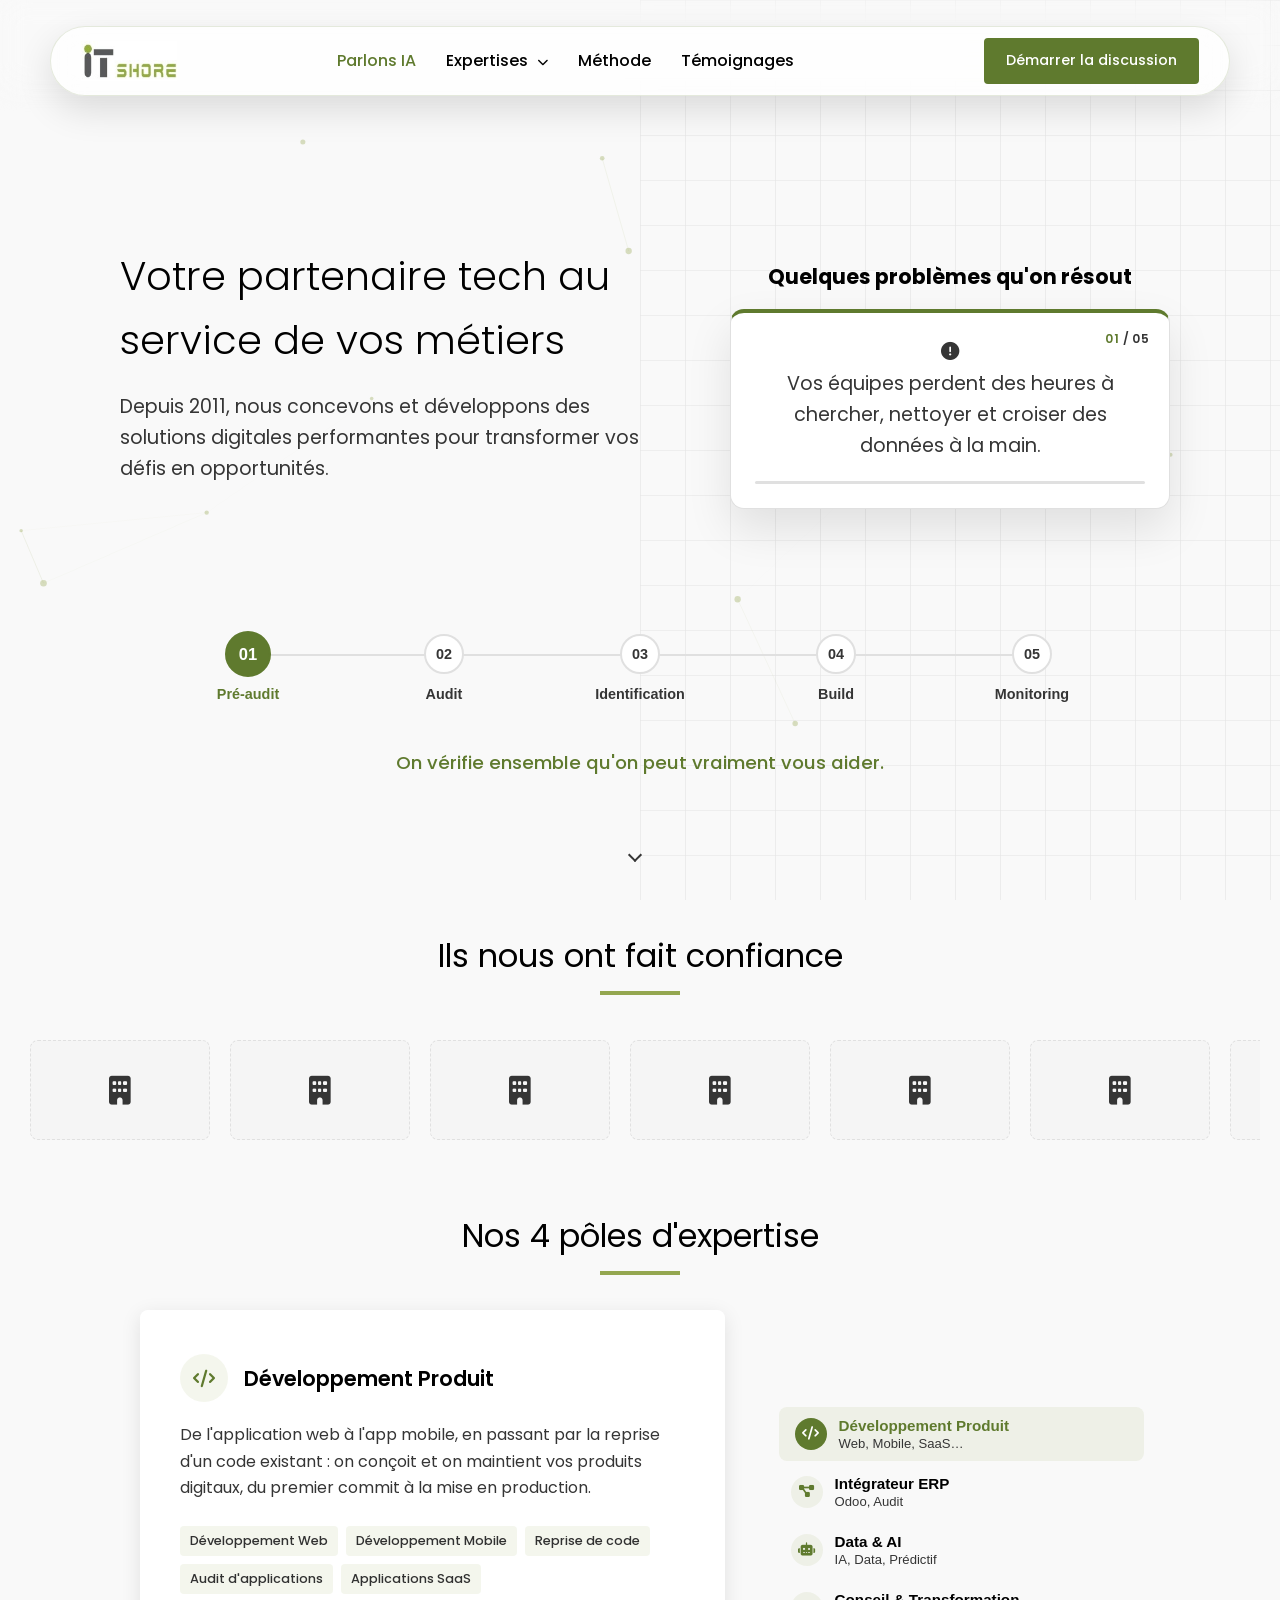
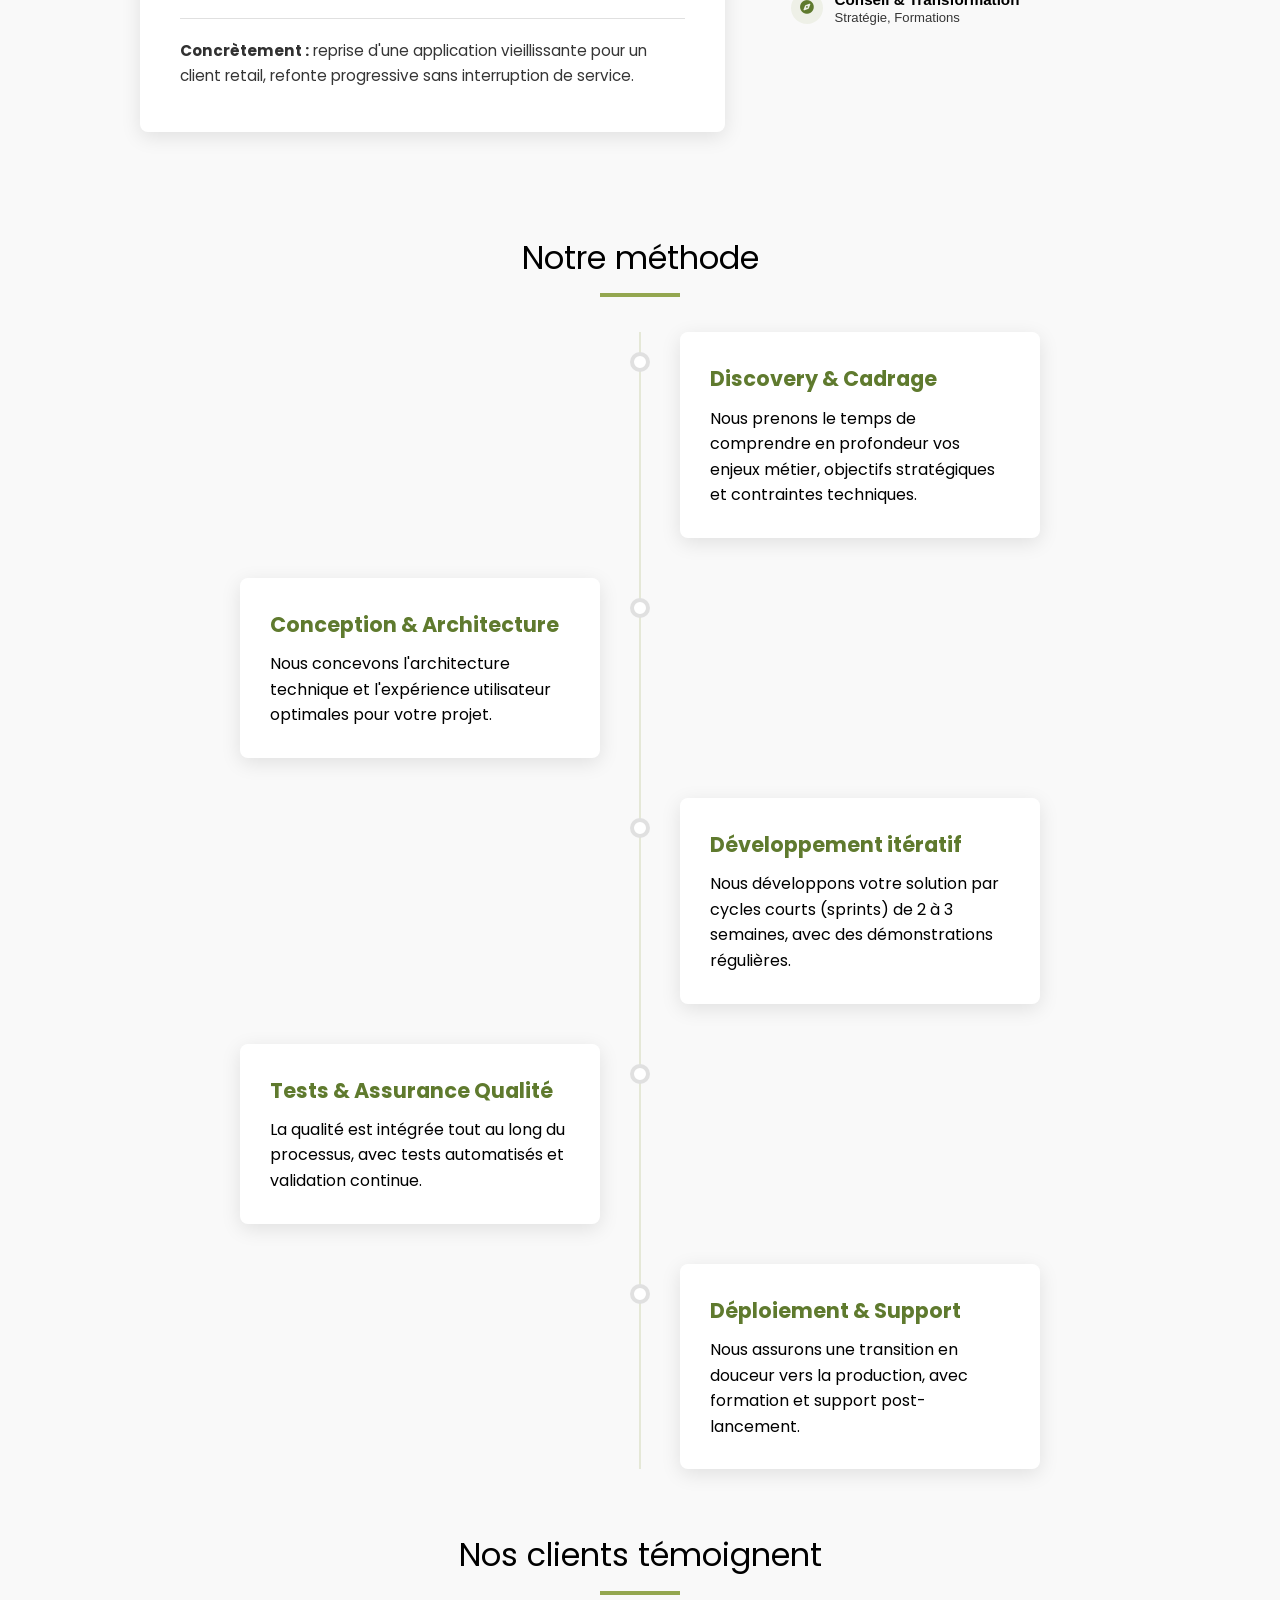
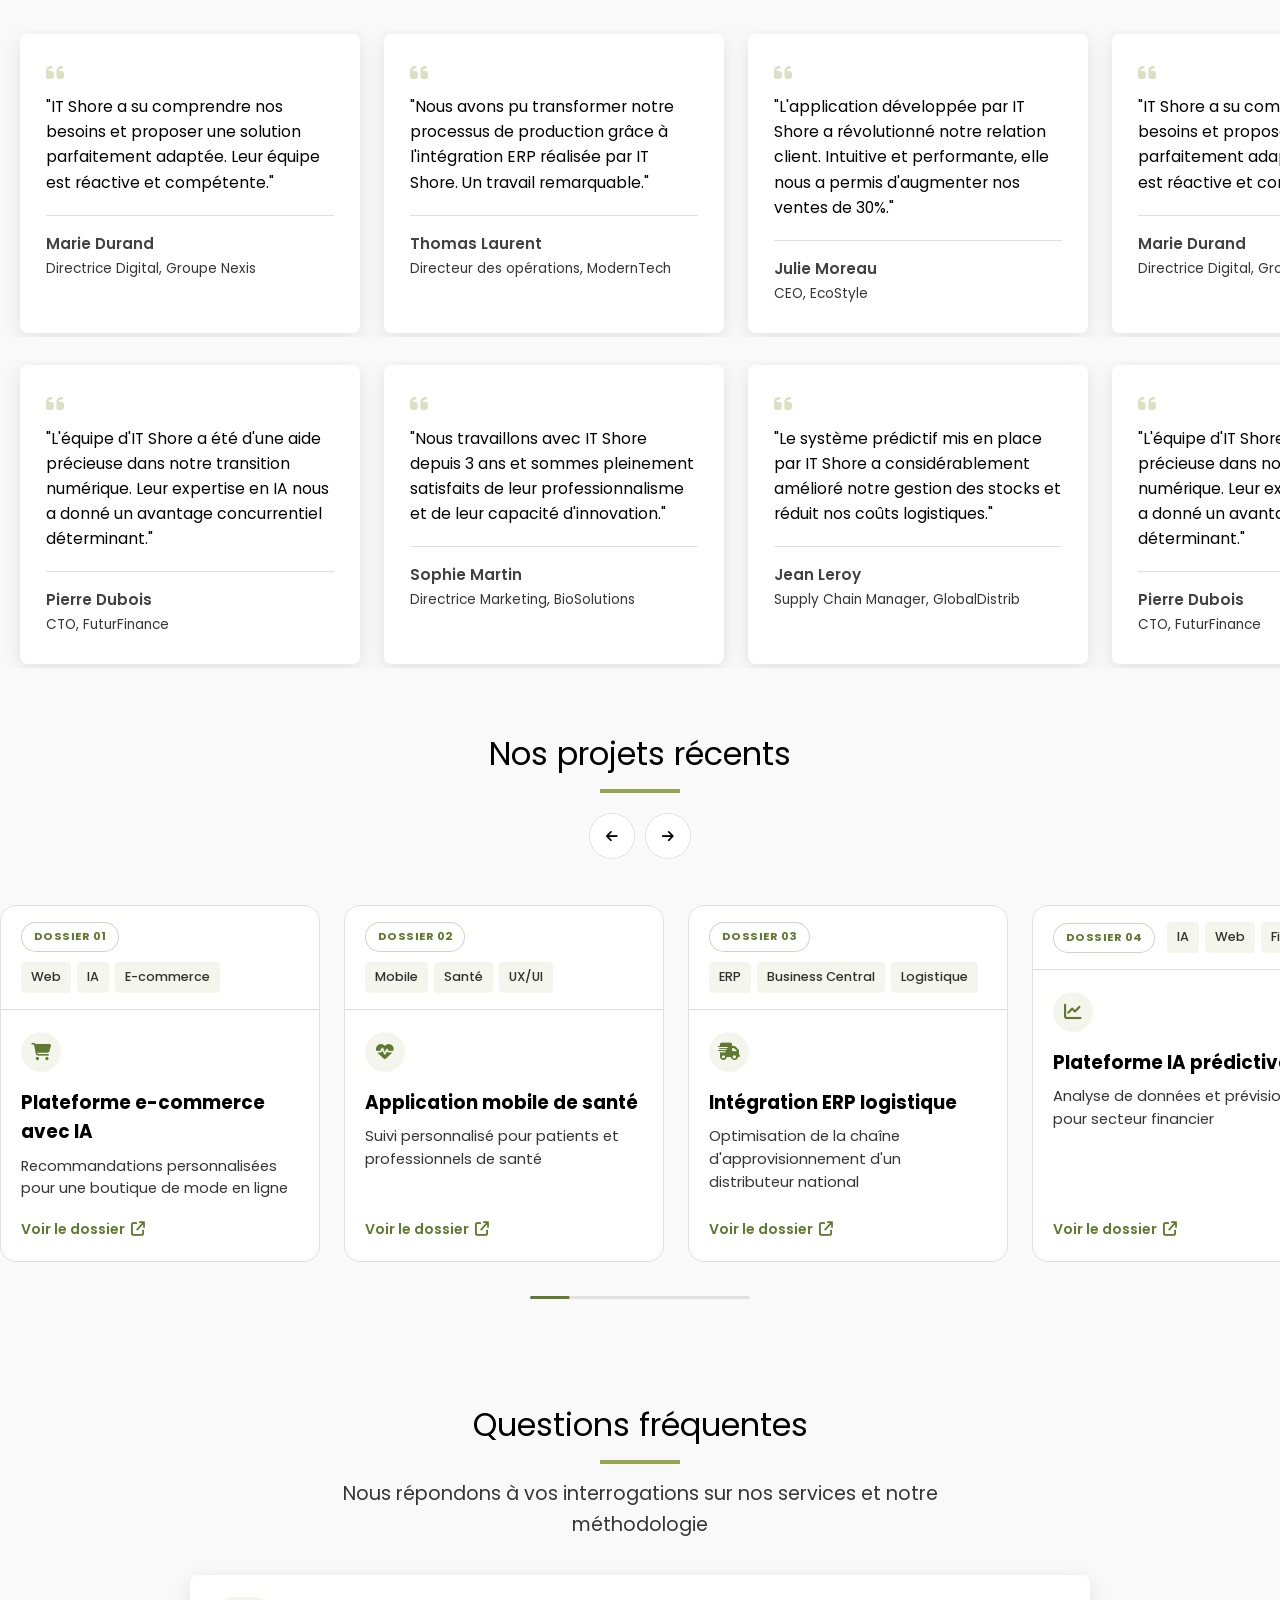
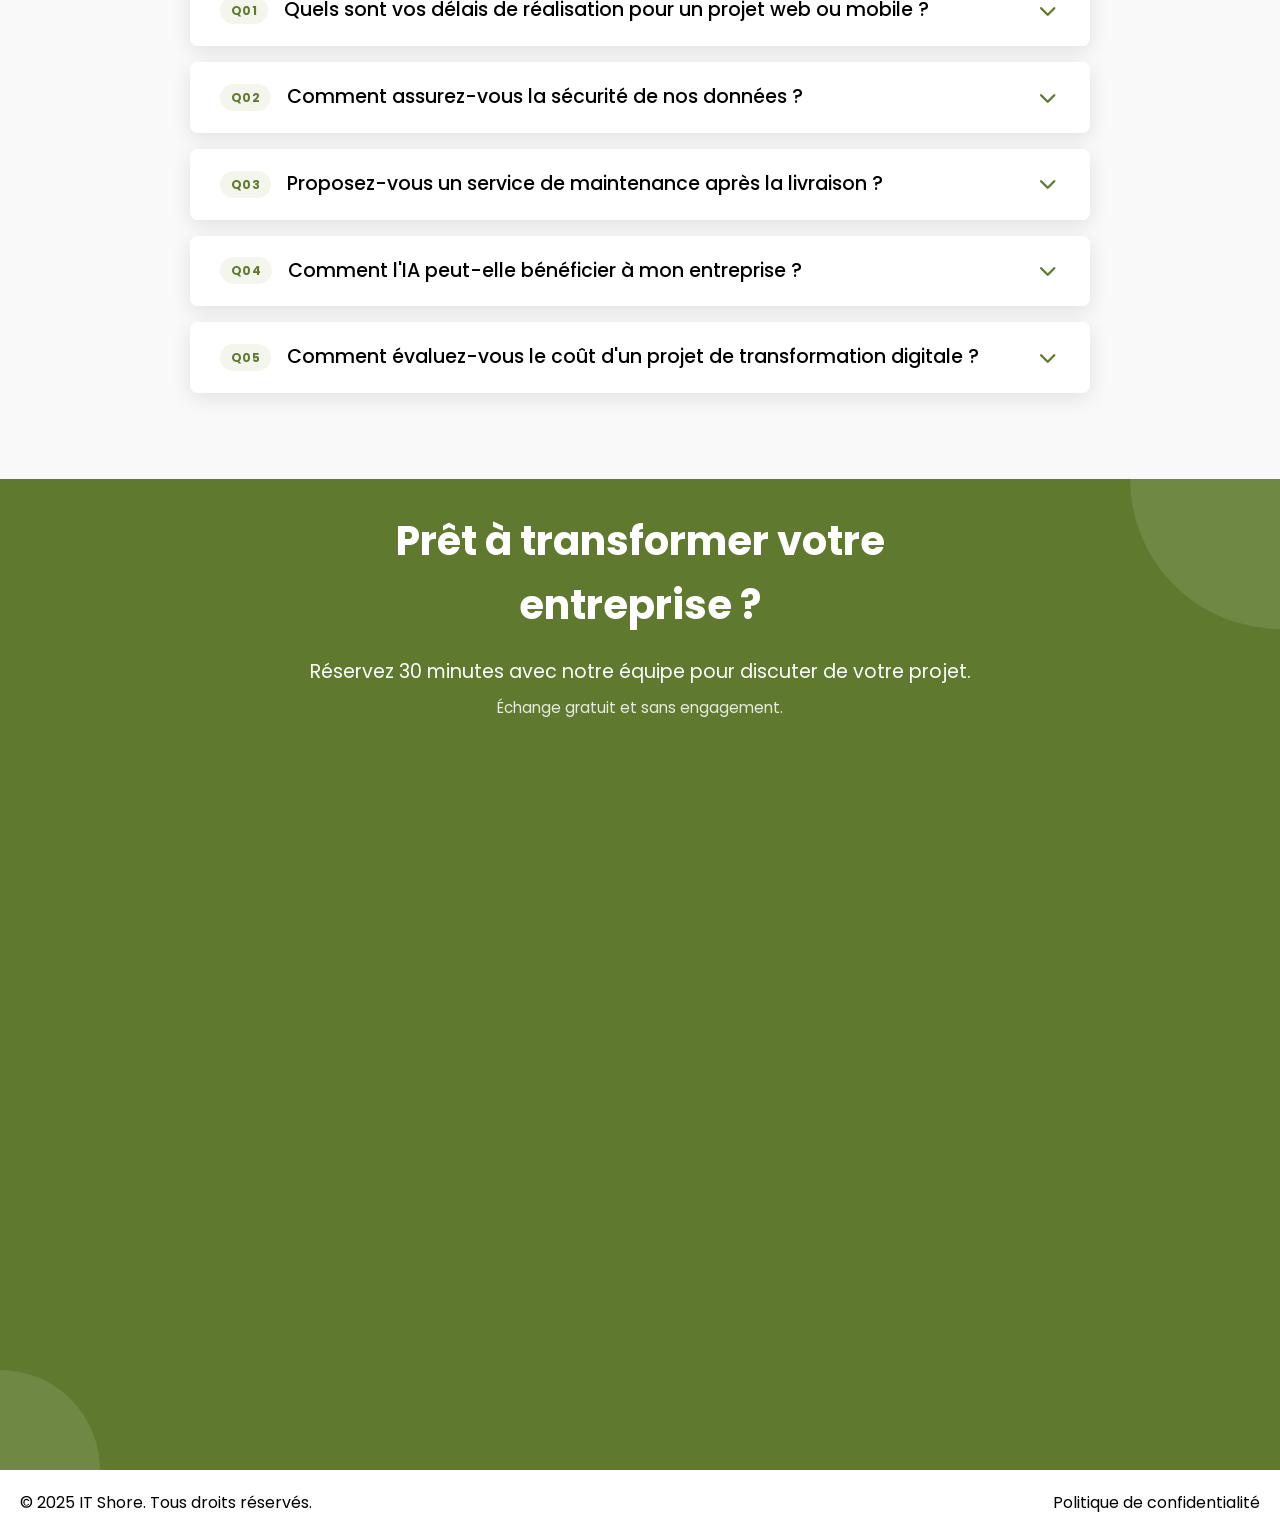
==== index.html @ 37892cbf "Initial commit: IT Shore website v1 Static marketing site (homepage, contact, Parlons IA, politique " ====
<!DOCTYPE html>
<html lang="fr">

<head>
    <meta charset="UTF-8">
    <meta name="viewport" content="width=device-width, initial-scale=1.0">
    <meta name="description"
        content="IT Shore - Expert en développement web, mobile, intégration ERP, IA générative et transformation digitale depuis 2011.">
    <title>IT Shore - Votre partenaire tech au service de vos métiers</title>
    <link rel="stylesheet" href="https://cdnjs.cloudflare.com/ajax/libs/font-awesome/6.4.0/css/all.min.css">
    <link rel="preconnect" href="https://fonts.googleapis.com">
    <link rel="preconnect" href="https://fonts.gstatic.com" crossorigin>
    <link rel="stylesheet" href="styles.css">
    <link href="https://fonts.googleapis.com/css2?family=Poppins:wght@300;400;500;600;700&display=swap"
        rel="stylesheet">
    <!-- Favicon -->
    <link rel="icon" type="image/svg+xml" href="favicon.svg">
</head>

<body>
    <!-- Header avec menu de navigation -->
    <div class="header-blur-mask" aria-hidden="true"></div>
    <header class="header">
        <div class="container">
            <div class="header-content">
                <div class="logo">
                    <a href="index.html">
                        <img src="itshore_logo.jpeg" alt="IT Shore Logo">
                    </a>
                </div>

                <nav class="main-nav" id="mainNav">
                    <ul class="nav-list">
                        <li><a href="ia/parlons-ia.html" class="nav-highlight">Parlons IA</a></li>
                        <li class="dropdown">
                            <a href="#expertises" class="dropdown-toggle">Expertises <i class="fas fa-chevron-down dropdown-caret" aria-hidden="true"></i></a>
                            <div class="mega-menu">
                                <div class="mega-menu-content">
                                    <div class="mega-menu-column">
                                        <div class="mega-menu-column-head">
                                            <span class="mega-menu-icon"><i class="fas fa-code" aria-hidden="true"></i></span>
                                            <p class="mega-menu-heading">Développement Produit</p>
                                        </div>
                                        <ul>
                                            <li><span class="mega-menu-item">Développement Web</span></li>
                                            <li><span class="mega-menu-item">Développement Mobile</span></li>
                                            <li><span class="mega-menu-item">Reprise de code</span></li>
                                            <li><span class="mega-menu-item">Audit d'applications</span></li>
                                            <li><span class="mega-menu-item">Applications SaaS</span></li>
                                        </ul>
                                    </div>
                                    <div class="mega-menu-column">
                                        <div class="mega-menu-column-head">
                                            <span class="mega-menu-icon"><i class="fas fa-diagram-project" aria-hidden="true"></i></span>
                                            <p class="mega-menu-heading">Intégrateur ERP</p>
                                        </div>
                                        <ul>
                                            <li><span class="mega-menu-item">Intégrateur Odoo</span></li>
                                            <li><span class="mega-menu-item">Audit ERP</span></li>
                                        </ul>
                                    </div>
                                    <div class="mega-menu-column">
                                        <div class="mega-menu-column-head">
                                            <span class="mega-menu-icon"><i class="fas fa-robot" aria-hidden="true"></i></span>
                                            <p class="mega-menu-heading">Data & AI</p>
                                        </div>
                                        <ul>
                                            <li><span class="mega-menu-item">IA Générative</span></li>
                                            <li><span class="mega-menu-item">Systèmes prédictifs</span></li>
                                            <li><span class="mega-menu-item">Data Engineering</span></li>
                                        </ul>
                                    </div>
                                    <div class="mega-menu-column">
                                        <div class="mega-menu-column-head">
                                            <span class="mega-menu-icon"><i class="fas fa-compass" aria-hidden="true"></i></span>
                                            <p class="mega-menu-heading">Conseil & Transformation</p>
                                        </div>
                                        <ul>
                                            <li><span class="mega-menu-item">Transformation digitale</span></li>
                                            <li><span class="mega-menu-item">Conseil IT & Infrastructure</span></li>
                                            <li><span class="mega-menu-item">Formations</span></li>
                                        </ul>
                                    </div>
                                </div>
                            </div>
                        </li>
                        <li><a href="#methode">Méthode</a></li>
                        <li><a href="#temoignages">Témoignages</a></li>
                    </ul>
                </nav>

                <div class="cta-button">
                    <a href="#rdv" class="btn-primary smooth-scroll">Démarrer la discussion</a>
                </div>

                <button type="button" class="mobile-menu-toggle" aria-label="Ouvrir le menu" aria-expanded="false" aria-controls="mainNav">
                    <span></span>
                    <span></span>
                    <span></span>
                </button>
            </div>
        </div>
    </header>

    <!-- Section héro avec animation de défilement -->
    <section class="hero">
        <div class="container">
            <div class="hero-grid">
                <div class="hero-content">
                    <h1>Votre partenaire tech au service de vos métiers</h1>
                    <p>Depuis 2011, nous concevons et développons des solutions digitales performantes
                        pour transformer vos défis en opportunités.</p>
                </div>

                <div class="hero-problems-wrap">
                    <div class="hero-problems-title">Quelques problèmes qu'on résout</div>
                    <div class="hero-problems">
                        <span class="hero-problems-counter"><span class="hero-problems-counter-current">01</span> / 05</span>
                        <div class="hero-problem-stage">
                            <p class="hero-problem-line hero-problem-line-problem">
                                <i class="fas fa-circle-exclamation hero-problem-icon" aria-hidden="true"></i>
                                <span class="hero-problem-copy"></span>
                            </p>
                            <p class="hero-problem-line hero-problem-line-solution">
                                <i class="fas fa-circle-check hero-problem-icon" aria-hidden="true"></i>
                                <span class="hero-problem-copy"></span>
                            </p>
                        </div>
                        <div class="hero-problems-progress">
                            <div class="hero-problems-progress-bar"></div>
                        </div>
                    </div>
                </div>
            </div>

            <!-- Vue interactive : comment on s'y prend -->
            <div class="process-diagram">
                <div class="diagram-track reveal">
                    <div class="diagram-rail">
                        <div class="diagram-rail-fill"></div>
                    </div>
                    <div class="diagram-steps">
                        <button class="diagram-node active" data-step="pre-audit" type="button">
                            <span class="diagram-node-marker">01</span>
                            <span class="diagram-node-label">Pré-audit</span>
                        </button>

                        <button class="diagram-node" data-step="audit" type="button">
                            <span class="diagram-node-marker">02</span>
                            <span class="diagram-node-label">Audit</span>
                        </button>

                        <button class="diagram-node" data-step="identification" type="button">
                            <span class="diagram-node-marker">03</span>
                            <span class="diagram-node-label">Identification</span>
                        </button>

                        <button class="diagram-node" data-step="build" type="button">
                            <span class="diagram-node-marker">04</span>
                            <span class="diagram-node-label">Build</span>
                        </button>

                        <button class="diagram-node" data-step="monitoring" type="button">
                            <span class="diagram-node-marker">05</span>
                            <span class="diagram-node-label">Monitoring</span>
                        </button>
                    </div>
                </div>

            <div class="diagram-description reveal" data-delay="150">
                <span class="diagram-description-text active" data-step="pre-audit">On vérifie ensemble qu'on peut vraiment vous aider.</span>
                <span class="diagram-description-text" data-step="audit">On audite vos process et votre donnée.</span>
                <span class="diagram-description-text" data-step="identification">On identifie des cas d'usage concrets.</span>
                <span class="diagram-description-text" data-step="build">On construit les outils, nous-mêmes.</span>
                <span class="diagram-description-text" data-step="monitoring">On suit et on fiabilise dans la durée.</span>
            </div>
            </div>
        </div>
        <div class="scroll-indicator">
            <div class="arrow">
                <span></span>
            </div>
        </div>
    </section>

    <!-- Section clients -->
    <section class="clients">
        <div class="container">
            <h2 class="section-title reveal">Ils nous ont fait confiance</h2>
            <div class="clients-slider reveal">
                <div class="clients-track" aria-hidden="true">
                    <!-- Les logos clients réels remplaceront ces emplacements. Répétés pour l'effet de défilement infini. -->
                    <div class="client-logo"><div class="client-logo-placeholder"><i class="fas fa-building"></i></div></div>
                    <div class="client-logo"><div class="client-logo-placeholder"><i class="fas fa-building"></i></div></div>
                    <div class="client-logo"><div class="client-logo-placeholder"><i class="fas fa-building"></i></div></div>
                    <div class="client-logo"><div class="client-logo-placeholder"><i class="fas fa-building"></i></div></div>
                    <div class="client-logo"><div class="client-logo-placeholder"><i class="fas fa-building"></i></div></div>
                    <div class="client-logo"><div class="client-logo-placeholder"><i class="fas fa-building"></i></div></div>
                    <div class="client-logo"><div class="client-logo-placeholder"><i class="fas fa-building"></i></div></div>
                    <div class="client-logo"><div class="client-logo-placeholder"><i class="fas fa-building"></i></div></div>
                    <!-- Répétition pour l'effet de défilement continu -->
                    <div class="client-logo"><div class="client-logo-placeholder"><i class="fas fa-building"></i></div></div>
                    <div class="client-logo"><div class="client-logo-placeholder"><i class="fas fa-building"></i></div></div>
                    <div class="client-logo"><div class="client-logo-placeholder"><i class="fas fa-building"></i></div></div>
                    <div class="client-logo"><div class="client-logo-placeholder"><i class="fas fa-building"></i></div></div>
                    <div class="client-logo"><div class="client-logo-placeholder"><i class="fas fa-building"></i></div></div>
                    <div class="client-logo"><div class="client-logo-placeholder"><i class="fas fa-building"></i></div></div>
                    <div class="client-logo"><div class="client-logo-placeholder"><i class="fas fa-building"></i></div></div>
                    <div class="client-logo"><div class="client-logo-placeholder"><i class="fas fa-building"></i></div></div>
                </div>
            </div>
        </div>
    </section>

    <!-- Section expertises : un pôle affiché en détail à la fois (Spotlight),
         un index compact des 4 pour naviguer — même principe de hiérarchie
         que les témoignages, plutôt que 4 cases identiques d'un coup. -->
    <section class="expertise-section" id="expertises">
        <div class="container">
            <h2 class="section-title reveal">Nos 4 pôles d'expertise</h2>

            <div class="expertise-spotlight reveal">
                <div class="expertise-spotlight-main">
                    <div class="expertise-spotlight-head">
                        <span class="expertise-spotlight-icon"><i class="fas" aria-hidden="true"></i></span>
                        <h3 class="expertise-spotlight-title"></h3>
                    </div>
                    <p class="expertise-spotlight-desc"></p>
                    <div class="expertise-spotlight-tags"></div>
                    <p class="expertise-spotlight-example"></p>
                </div>

                <div class="expertise-index">
                    <button class="expertise-index-item active" type="button" data-index="0">
                        <span class="expertise-index-icon"><i class="fas fa-code" aria-hidden="true"></i></span>
                        <span class="expertise-index-text">
                            <span class="expertise-index-name">Développement Produit</span>
                            <span class="expertise-index-scope">Web, Mobile, SaaS…</span>
                        </span>
                    </button>
                    <button class="expertise-index-item" type="button" data-index="1">
                        <span class="expertise-index-icon"><i class="fas fa-diagram-project" aria-hidden="true"></i></span>
                        <span class="expertise-index-text">
                            <span class="expertise-index-name">Intégrateur ERP</span>
                            <span class="expertise-index-scope">Odoo, Audit</span>
                        </span>
                    </button>
                    <button class="expertise-index-item" type="button" data-index="2">
                        <span class="expertise-index-icon"><i class="fas fa-robot" aria-hidden="true"></i></span>
                        <span class="expertise-index-text">
                            <span class="expertise-index-name">Data & AI</span>
                            <span class="expertise-index-scope">IA, Data, Prédictif</span>
                        </span>
                    </button>
                    <button class="expertise-index-item" type="button" data-index="3">
                        <span class="expertise-index-icon"><i class="fas fa-compass" aria-hidden="true"></i></span>
                        <span class="expertise-index-text">
                            <span class="expertise-index-name">Conseil & Transformation</span>
                            <span class="expertise-index-scope">Stratégie, Formations</span>
                        </span>
                    </button>
                </div>
            </div>
        </div>
    </section>

    <!-- Section méthode avec timeline -->
    <section class="approach" id="methode">
        <div class="container">
            <h2 class="section-title reveal">Notre méthode</h2>
            <div class="timeline">
                <div class="timeline-item reveal">
                    <div class="timeline-dot"></div>
                    <div class="timeline-content">
                        <h3>Discovery & Cadrage</h3>
                        <p>Nous prenons le temps de comprendre en profondeur vos enjeux métier, objectifs stratégiques et contraintes techniques.</p>
                    </div>
                </div>

                <div class="timeline-item reveal" data-delay="200">
                    <div class="timeline-dot"></div>
                    <div class="timeline-content">
                        <h3>Conception & Architecture</h3>
                        <p>Nous concevons l'architecture technique et l'expérience utilisateur optimales pour votre projet.</p>
                    </div>
                </div>

                <div class="timeline-item reveal" data-delay="400">
                    <div class="timeline-dot"></div>
                    <div class="timeline-content">
                        <h3>Développement itératif</h3>
                        <p>Nous développons votre solution par cycles courts (sprints) de 2 à 3 semaines, avec des démonstrations régulières.</p>
                    </div>
                </div>

                <div class="timeline-item reveal" data-delay="600">
                    <div class="timeline-dot"></div>
                    <div class="timeline-content">
                        <h3>Tests & Assurance Qualité</h3>
                        <p>La qualité est intégrée tout au long du processus, avec tests automatisés et validation continue.</p>
                    </div>
                </div>

                <div class="timeline-item reveal" data-delay="800">
                    <div class="timeline-dot"></div>
                    <div class="timeline-content">
                        <h3>Déploiement & Support</h3>
                        <p>Nous assurons une transition en douceur vers la production, avec formation et support post-lancement.</p>
                    </div>
                </div>
            </div>
        </div>
    </section>

    <!-- Section témoignages -->
    <section class="testimonials" id="temoignages">
        <div class="container">
            <h2 class="section-title reveal">Nos clients témoignent</h2>
            <div class="testimonial-wall reveal">
                <div class="testimonial-wall-row" aria-hidden="false">
                    <div class="testimonial-wall-track">
                        <!-- Rangée A, dupliquée pour un défilement continu sans coupure -->
                        <div class="testimonial-wall-card">
                            <i class="fas fa-quote-left testimonial-wall-mark" aria-hidden="true"></i>
                            <p>"IT Shore a su comprendre nos besoins et proposer une solution parfaitement adaptée. Leur équipe est réactive et compétente."</p>
                            <div class="testimonial-wall-author">
                                <span class="testimonial-wall-name">Marie Durand</span>
                                <span class="testimonial-wall-company">Directrice Digital, Groupe Nexis</span>
                            </div>
                        </div>
                        <div class="testimonial-wall-card">
                            <i class="fas fa-quote-left testimonial-wall-mark" aria-hidden="true"></i>
                            <p>"Nous avons pu transformer notre processus de production grâce à l'intégration ERP réalisée par IT Shore. Un travail remarquable."</p>
                            <div class="testimonial-wall-author">
                                <span class="testimonial-wall-name">Thomas Laurent</span>
                                <span class="testimonial-wall-company">Directeur des opérations, ModernTech</span>
                            </div>
                        </div>
                        <div class="testimonial-wall-card">
                            <i class="fas fa-quote-left testimonial-wall-mark" aria-hidden="true"></i>
                            <p>"L'application développée par IT Shore a révolutionné notre relation client. Intuitive et performante, elle nous a permis d'augmenter nos ventes de 30%."</p>
                            <div class="testimonial-wall-author">
                                <span class="testimonial-wall-name">Julie Moreau</span>
                                <span class="testimonial-wall-company">CEO, EcoStyle</span>
                            </div>
                        </div>
                        <div class="testimonial-wall-card" aria-hidden="true">
                            <i class="fas fa-quote-left testimonial-wall-mark" aria-hidden="true"></i>
                            <p>"IT Shore a su comprendre nos besoins et proposer une solution parfaitement adaptée. Leur équipe est réactive et compétente."</p>
                            <div class="testimonial-wall-author">
                                <span class="testimonial-wall-name">Marie Durand</span>
                                <span class="testimonial-wall-company">Directrice Digital, Groupe Nexis</span>
                            </div>
                        </div>
                        <div class="testimonial-wall-card" aria-hidden="true">
                            <i class="fas fa-quote-left testimonial-wall-mark" aria-hidden="true"></i>
                            <p>"Nous avons pu transformer notre processus de production grâce à l'intégration ERP réalisée par IT Shore. Un travail remarquable."</p>
                            <div class="testimonial-wall-author">
                                <span class="testimonial-wall-name">Thomas Laurent</span>
                                <span class="testimonial-wall-company">Directeur des opérations, ModernTech</span>
                            </div>
                        </div>
                        <div class="testimonial-wall-card" aria-hidden="true">
                            <i class="fas fa-quote-left testimonial-wall-mark" aria-hidden="true"></i>
                            <p>"L'application développée par IT Shore a révolutionné notre relation client. Intuitive et performante, elle nous a permis d'augmenter nos ventes de 30%."</p>
                            <div class="testimonial-wall-author">
                                <span class="testimonial-wall-name">Julie Moreau</span>
                                <span class="testimonial-wall-company">CEO, EcoStyle</span>
                            </div>
                        </div>
                    </div>
                </div>

                <div class="testimonial-wall-row testimonial-wall-row-b" aria-hidden="false">
                    <div class="testimonial-wall-track">
                        <!-- Rangée B, dupliquée aussi, défile en sens inverse -->
                        <div class="testimonial-wall-card">
                            <i class="fas fa-quote-left testimonial-wall-mark" aria-hidden="true"></i>
                            <p>"L'équipe d'IT Shore a été d'une aide précieuse dans notre transition numérique. Leur expertise en IA nous a donné un avantage concurrentiel déterminant."</p>
                            <div class="testimonial-wall-author">
                                <span class="testimonial-wall-name">Pierre Dubois</span>
                                <span class="testimonial-wall-company">CTO, FuturFinance</span>
                            </div>
                        </div>
                        <div class="testimonial-wall-card">
                            <i class="fas fa-quote-left testimonial-wall-mark" aria-hidden="true"></i>
                            <p>"Nous travaillons avec IT Shore depuis 3 ans et sommes pleinement satisfaits de leur professionnalisme et de leur capacité d'innovation."</p>
                            <div class="testimonial-wall-author">
                                <span class="testimonial-wall-name">Sophie Martin</span>
                                <span class="testimonial-wall-company">Directrice Marketing, BioSolutions</span>
                            </div>
                        </div>
                        <div class="testimonial-wall-card">
                            <i class="fas fa-quote-left testimonial-wall-mark" aria-hidden="true"></i>
                            <p>"Le système prédictif mis en place par IT Shore a considérablement amélioré notre gestion des stocks et réduit nos coûts logistiques."</p>
                            <div class="testimonial-wall-author">
                                <span class="testimonial-wall-name">Jean Leroy</span>
                                <span class="testimonial-wall-company">Supply Chain Manager, GlobalDistrib</span>
                            </div>
                        </div>
                        <div class="testimonial-wall-card" aria-hidden="true">
                            <i class="fas fa-quote-left testimonial-wall-mark" aria-hidden="true"></i>
                            <p>"L'équipe d'IT Shore a été d'une aide précieuse dans notre transition numérique. Leur expertise en IA nous a donné un avantage concurrentiel déterminant."</p>
                            <div class="testimonial-wall-author">
                                <span class="testimonial-wall-name">Pierre Dubois</span>
                                <span class="testimonial-wall-company">CTO, FuturFinance</span>
                            </div>
                        </div>
                        <div class="testimonial-wall-card" aria-hidden="true">
                            <i class="fas fa-quote-left testimonial-wall-mark" aria-hidden="true"></i>
                            <p>"Nous travaillons avec IT Shore depuis 3 ans et sommes pleinement satisfaits de leur professionnalisme et de leur capacité d'innovation."</p>
                            <div class="testimonial-wall-author">
                                <span class="testimonial-wall-name">Sophie Martin</span>
                                <span class="testimonial-wall-company">Directrice Marketing, BioSolutions</span>
                            </div>
                        </div>
                        <div class="testimonial-wall-card" aria-hidden="true">
                            <i class="fas fa-quote-left testimonial-wall-mark" aria-hidden="true"></i>
                            <p>"Le système prédictif mis en place par IT Shore a considérablement amélioré notre gestion des stocks et réduit nos coûts logistiques."</p>
                            <div class="testimonial-wall-author">
                                <span class="testimonial-wall-name">Jean Leroy</span>
                                <span class="testimonial-wall-company">Supply Chain Manager, GlobalDistrib</span>
                            </div>
                        </div>
                    </div>
                </div>
            </div>
        </div>
    </section>

    <!-- Section projets récents avec filtres -->
    <section class="recent-projects">
        <div class="container">
            <div class="projects-head">
                <h2 class="section-title reveal">Nos projets récents</h2>
                <div class="projects-nav">
                    <button class="projects-nav-btn" type="button" data-dir="-1" aria-label="Projet précédent"><i class="fas fa-arrow-left"></i></button>
                    <button class="projects-nav-btn" type="button" data-dir="1" aria-label="Projet suivant"><i class="fas fa-arrow-right"></i></button>
                </div>
            </div>
        </div>

        <div class="projects-scroll" id="projectsScroll">
            <div class="project-card-v2">
                <div class="project-card-head">
                    <span class="project-number">Dossier 01</span>
                    <div class="project-tags">
                        <span class="tag">Web</span>
                        <span class="tag">IA</span>
                        <span class="tag">E-commerce</span>
                    </div>
                </div>
                <div class="project-info-v2">
                    <span class="project-icon"><i class="fas fa-cart-shopping" aria-hidden="true"></i></span>
                    <h3>Plateforme e-commerce avec IA</h3>
                    <p>Recommandations personnalisées pour une boutique de mode en ligne</p>
                </div>
                <a href="projet-ecommerce-ia.html" class="project-link">Voir le dossier <i class="fas fa-arrow-up-right-from-square"></i></a>
            </div>

            <div class="project-card-v2">
                <div class="project-card-head">
                    <span class="project-number">Dossier 02</span>
                    <div class="project-tags">
                        <span class="tag">Mobile</span>
                        <span class="tag">Santé</span>
                        <span class="tag">UX/UI</span>
                    </div>
                </div>
                <div class="project-info-v2">
                    <span class="project-icon"><i class="fas fa-heart-pulse" aria-hidden="true"></i></span>
                    <h3>Application mobile de santé</h3>
                    <p>Suivi personnalisé pour patients et professionnels de santé</p>
                </div>
                <a href="projet-sante-mobile.html" class="project-link">Voir le dossier <i class="fas fa-arrow-up-right-from-square"></i></a>
            </div>

            <div class="project-card-v2">
                <div class="project-card-head">
                    <span class="project-number">Dossier 03</span>
                    <div class="project-tags">
                        <span class="tag">ERP</span>
                        <span class="tag">Business Central</span>
                        <span class="tag">Logistique</span>
                    </div>
                </div>
                <div class="project-info-v2">
                    <span class="project-icon"><i class="fas fa-truck-fast" aria-hidden="true"></i></span>
                    <h3>Intégration ERP logistique</h3>
                    <p>Optimisation de la chaîne d'approvisionnement d'un distributeur national</p>
                </div>
                <a href="projet-erp-logistique.html" class="project-link">Voir le dossier <i class="fas fa-arrow-up-right-from-square"></i></a>
            </div>

            <div class="project-card-v2">
                <div class="project-card-head">
                    <span class="project-number">Dossier 04</span>
                    <div class="project-tags">
                        <span class="tag">IA</span>
                        <span class="tag">Web</span>
                        <span class="tag">Finance</span>
                    </div>
                </div>
                <div class="project-info-v2">
                    <span class="project-icon"><i class="fas fa-chart-line" aria-hidden="true"></i></span>
                    <h3>Plateforme IA prédictive</h3>
                    <p>Analyse de données et prévisions pour secteur financier</p>
                </div>
                <a href="projet-ia-predictive.html" class="project-link">Voir le dossier <i class="fas fa-arrow-up-right-from-square"></i></a>
            </div>
        </div>

        <div class="container">
            <div class="projects-progress">
                <div class="projects-progress-bar" id="projectsProgressBar"></div>
            </div>
        </div>
    </section>

<!-- Section FAQ -->
<section class="faq">
    <div class="container">
        <h2 class="section-title reveal">Questions fréquentes</h2>
        <p class="section-subtitle reveal">Nous répondons à vos interrogations sur nos services et notre
            méthodologie</p>

        <div class="faq-list">
            <div class="faq-item">
                <button type="button" class="faq-question" aria-expanded="false" aria-controls="faq-answer-1">
                    <span class="faq-number">Q01</span>
                    <h3>Quels sont vos délais de réalisation pour un projet web ou mobile ?</h3>
                    <span class="toggle-icon">
                        <i class="fas fa-chevron-down"></i>
                    </span>
                </button>
                <div class="faq-answer" id="faq-answer-1">
                    <p>Les délais varient selon la complexité de votre projet. Une application simple peut prendre 1
                        à 2 mois, tandis qu'un projet complexe nécessitera 3 à 6 mois. Nous établissons un
                        calendrier précis dès le début et vous tenons informés de l'avancement à chaque étape.</p>
                </div>
            </div>

            <div class="faq-item">
                <button type="button" class="faq-question" aria-expanded="false" aria-controls="faq-answer-2">
                    <span class="faq-number">Q02</span>
                    <h3>Comment assurez-vous la sécurité de nos données ?</h3>
                    <span class="toggle-icon">
                        <i class="fas fa-chevron-down"></i>
                    </span>
                </button>
                <div class="faq-answer" id="faq-answer-2">
                    <p>La sécurité est notre priorité. Nous implémentons les meilleures pratiques comme le
                        chiffrement des données, l'authentification forte, les tests d'intrusion réguliers et le
                        respect des normes RGPD. Notre équipe est formée aux dernières techniques de cybersécurité
                        et applique des protocoles stricts à chaque étape du développement.</p>
                </div>
            </div>

            <div class="faq-item">
                <button type="button" class="faq-question" aria-expanded="false" aria-controls="faq-answer-3">
                    <span class="faq-number">Q03</span>
                    <h3>Proposez-vous un service de maintenance après la livraison ?</h3>
                    <span class="toggle-icon">
                        <i class="fas fa-chevron-down"></i>
                    </span>
                </button>
                <div class="faq-answer" id="faq-answer-3">
                    <p>Oui, nous offrons différentes formules de maintenance adaptées à vos besoins : correctif pour
                        les bugs, évolutif pour les améliorations continues, et préventif pour anticiper les
                        problèmes. Nos contrats incluent un support technique réactif et des mises à jour régulières
                        pour garantir la pérennité de votre solution.</p>
                </div>
            </div>

            <div class="faq-item">
                <button type="button" class="faq-question" aria-expanded="false" aria-controls="faq-answer-4">
                    <span class="faq-number">Q04</span>
                    <h3>Comment l'IA peut-elle bénéficier à mon entreprise ?</h3>
                    <span class="toggle-icon">
                        <i class="fas fa-chevron-down"></i>
                    </span>
                </button>
                <div class="faq-answer" id="faq-answer-4">
                    <p>L'IA peut transformer votre entreprise de multiples façons : automatisation des tâches
                        répétitives, analyse prédictive pour anticiper les tendances, personnalisation client,
                        optimisation des processus, et aide à la décision. Nous évaluons vos besoins spécifiques
                        pour identifier les applications d'IA les plus pertinentes pour votre secteur et votre
                        situation.</p>
                </div>
            </div>

            <div class="faq-item">
                <button type="button" class="faq-question" aria-expanded="false" aria-controls="faq-answer-5">
                    <span class="faq-number">Q05</span>
                    <h3>Comment évaluez-vous le coût d'un projet de transformation digitale ?</h3>
                    <span class="toggle-icon">
                        <i class="fas fa-chevron-down"></i>
                    </span>
                </button>
                <div class="faq-answer" id="faq-answer-5">
                    <p>Notre tarification est transparente et basée sur plusieurs facteurs : complexité technique,
                        fonctionnalités requises, intégrations nécessaires, délais souhaités et ressources
                        mobilisées. Nous proposons une estimation détaillée après l'analyse initiale et travaillons
                        avec vous pour ajuster le périmètre selon votre budget, en privilégiant la valeur ajoutée.
                    </p>
                </div>
            </div>
        </div>
    </div>
</section>

    <!-- Section CTA finale avec réservation Calendly intégrée -->
    <section class="cta-section" id="rdv">
        <div class="container">
            <div class="cta-content reveal">
                <h2>Prêt à transformer votre entreprise ?</h2>
                <p>Réservez 30 minutes avec notre équipe pour discuter de votre projet.</p>
                <p class="cta-reassurance">Échange gratuit et sans engagement.</p>
            </div>
            <div class="calendly-embed-wrap reveal">
                <div class="calendly-inline-widget" data-url="https://calendly.com/it-shore/discutons-de-votre-projet-30min?hide_gdpr_banner=1" style="min-width:320px;height:680px;"></div>
            </div>
        </div>
    </section>
    <script type="text/javascript" src="https://assets.calendly.com/assets/external/widget.js" async></script>

    <!-- Footer -->
    <footer class="footer">
        <div class="container">
            <div class="footer-bottom">
                <div class="copyright">
                    <p>&copy; 2025 IT Shore. Tous droits réservés.</p>
                </div>
                <div class="legal-links">
                    <a href="politique-confidentialite.html">Politique de confidentialité</a>
                </div>
            </div>
        </div>
    </footer>

    <script src="main.js"></script>
    <script src="animations.js"></script>
</body>

</html>
---- styles.css ----
/* Base styles et réinitialisation */
* {
    margin: 0;
    padding: 0;
    box-sizing: border-box;
}

/* Pas de scroll-behavior: smooth ici — il rendrait animée toute correction de
   scroll involontaire du navigateur au chargement (restauration de position,
   reflow de police), ce qui se voit comme un saut vers le bas puis un retour
   en haut. Les ancres de nav utilisent déjà behavior:'smooth' en JS (main.js),
   ce qui suffit et reste sous notre contrôle. */

:root {
    --primary-color: #313131;
    --primary-dark: #404142;
    --secondary-color: #94a750;
    --secondary-light: rgba(148, 167, 80, 0.1);
    --btn-green: #5f7a2e;
    --btn-green-dark: #4c6225;
    --text-color: #000000;
    --light-gray: #f5f5f5;
    --medium-gray: #e0e0e0;
    --dark-gray: #353535;
    --white: #ffffff;
    --shadow: 0 5px 20px rgba(0, 0, 0, 0.1);
    --transition: all 0.3s ease;
}

body {
    font-family: 'Poppins', sans-serif;
    color: var(--text-color);
    background-color: #f9f9f9;
    line-height: 1.6;
    overflow-x: hidden;
}

.container {
    width: 100%;
    margin: 0 auto;
    padding: 0 20px;
}

img {
    max-width: 100%;
    height: auto;
}

a {
    text-decoration: none;
    color: inherit;
    transition: var(--transition);
}

ul {
    list-style: none;
}

.section-title {
    font-size: 2.0rem;
    font-weight: 400;
    margin-bottom: 35px;
    text-align: center;
    position: relative;
}

.section-title::after {
    content: '';
    display: block;
    width: 80px;
    height: 4px;
    background: var(--secondary-color);
    margin: 10px auto 0;
}

.section-subtitle {
    text-align: center;
    max-width: 700px;
    margin: -20px auto 35px;
    font-size: 1.2rem;
    color: var(--dark-gray);
}

section {
    padding: 30px 0;
    scroll-margin-top: 100px;
}

/* Boutons */
.btn-primary {
    display: inline-block;
    padding: 12px 28px;
    background-color: var(--btn-green);
    color: var(--white);
    border-radius: 4px;
    font-weight: 500;
    transition: var(--transition);
    border: 2px solid var(--btn-green);
}

.btn-primary:hover {
    background-color: var(--btn-green-dark);
    border-color: var(--btn-green-dark);
    transform: translateY(-3px);
    box-shadow: 0 8px 15px rgba(148, 167, 80, 0.35);
}

.btn-secondary {
    display: inline-block;
    padding: 12px 28px;
    background-color: transparent;
    color: var(--btn-green);
    border: 2px solid var(--btn-green);
    border-radius: 4px;
    font-weight: 500;
    transition: var(--transition);
}

.btn-secondary:hover {
    background-color: var(--btn-green);
    color: var(--white);
    transform: translateY(-3px);
    box-shadow: 0 8px 15px rgba(148, 167, 80, 0.35);
}

.btn-primary:focus-visible,
.btn-secondary:focus-visible {
    outline: 2px solid var(--btn-green-dark);
    outline-offset: 2px;
}

/* Header et Navigation */
/* Le flou de la capsule ne couvrait que sa propre forme — le contenu qui
   défile de part et d'autre (hors de la pilule mais dans la même bande
   horizontale) restait net, ce qui créait une coupure visible. Ce calque
   pleine largeur, positionné juste sous le header, floute toute la bande du
   haut et s'estompe en dégradé vers le bas plutôt que de s'arrêter net. */
.header-blur-mask {
    position: fixed;
    top: 0;
    left: 0;
    right: 0;
    height: 112px;
    backdrop-filter: blur(14px);
    -webkit-backdrop-filter: blur(14px);
    -webkit-mask-image: linear-gradient(to bottom, black 55%, transparent 100%);
    mask-image: linear-gradient(to bottom, black 55%, transparent 100%);
    z-index: 999;
    pointer-events: none;
}

/* Barre flottante, pas de bord à bord : décollée du haut et des côtés,
   plafonnée en largeur, capsule pleinement arrondie (radius clampé à la
   moitié de la hauteur). Fond translucide + backdrop-filter : le contenu qui
   défile dessous se floute au lieu de simplement disparaître derrière un
   aplat opaque. Bordure teintée Report Green à faible opacité (pas du gris
   neutre) pour rester dans la palette. "scrolled" la resserre légèrement
   vers le haut et creuse l'ombre plutôt que de changer sa forme. */
.header {
    position: fixed;
    top: 26px;
    left: 16px;
    right: 16px;
    max-width: 1180px;
    margin: 0 auto;
    z-index: 1000;
    background-color: rgba(255, 255, 255, 0.75);
    backdrop-filter: blur(16px);
    -webkit-backdrop-filter: blur(16px);
    border: 1px solid rgba(95, 122, 46, 0.16);
    border-radius: 999px;
    box-shadow: 0 14px 36px rgba(0, 0, 0, 0.12);
    transition: top 0.3s cubic-bezier(0.16, 1, 0.3, 1), box-shadow 0.3s cubic-bezier(0.16, 1, 0.3, 1);
}

.header .container {
    padding: 0 30px;
}

.header.scrolled {
    top: 26px;
    box-shadow: 0 18px 44px rgba(0, 0, 0, 0.18);
}

.header-content {
    display: flex;
    justify-content: space-between;
    align-items: center;
    height: 68px;
}

.logo {
    height: 40px;
    transition: var(--transition);
}

.logo img {
    height: 100%;
    width: auto;
}

.main-nav {
    display: flex;
    align-items: center;
}

.nav-list {
    display: flex;
    gap: 30px;
}

.nav-list li {
    position: relative;
}

.nav-list a {
    font-weight: 500;
    padding: 8px 0;
    position: relative;
}

.nav-list a::after {
    content: '';
    position: absolute;
    bottom: -2px;
    left: 0;
    width: 0;
    height: 2px;
    background-color: var(--primary-color);
    transition: var(--transition);
}

.nav-list a:hover::after,
.nav-list a.active::after {
    width: 100%;
}

.nav-list a.nav-highlight {
    color: var(--btn-green);
}

/* "Expertises" est le seul déclencheur cliquable de tout le bloc : même
   langage de survol que les autres liens de nav (soulignement + couleur),
   pas de fond qui apparaît — la puce/chevron suffit à le distinguer comme
   déclencheur de menu sans inventer un deuxième langage de survol. */
.dropdown:hover .dropdown-toggle,
.dropdown:focus-within .dropdown-toggle {
    color: var(--btn-green);
}

/* Menu déroulant / Mega menu */
.dropdown {
    position: relative;
}

.mega-menu {
    position: absolute;
    top: 100%;
    left: 50%;
    transform: translateX(-50%);
    background-color: var(--white);
    box-shadow: 0 20px 50px rgba(0, 0, 0, 0.14);
    border-radius: 16px;
    padding: 22px 8px;
    display: flex;
    opacity: 0;
    visibility: hidden;
    transition: var(--transition);
    z-index: 100;
    width: 720px;
    max-width: calc(100vw - 40px);
    margin-top: 20px;
}

.dropdown:hover .mega-menu,
.dropdown:focus-within .mega-menu {
    opacity: 1;
    visibility: visible;
    margin-top: 14px;
}

.dropdown-caret {
    font-size: 0.7em;
    margin-left: 5px;
    transition: var(--transition);
}

.dropdown:hover .dropdown-caret,
.dropdown:focus-within .dropdown-caret {
    transform: rotate(180deg);
}

.mega-menu::before {
    content: '';
    position: absolute;
    top: -7px;
    left: 50%;
    transform: translateX(-50%) rotate(45deg);
    width: 14px;
    height: 14px;
    background-color: var(--white);
    border-radius: 3px 0 0 0;
    box-shadow: -3px -3px 6px rgba(0, 0, 0, 0.03);
}

.mega-menu-content {
    display: flex;
    width: 100%;
}

.mega-menu-column {
    flex: 1;
    padding: 0 16px;
}

.mega-menu-column + .mega-menu-column {
    border-left: 1px solid var(--medium-gray);
}

.mega-menu-column-head {
    display: flex;
    align-items: center;
    gap: 8px;
    margin-bottom: 12px;
    padding-bottom: 9px;
    border-bottom: 1px solid var(--medium-gray);
}

.mega-menu-icon {
    flex-shrink: 0;
    display: flex;
    align-items: center;
    justify-content: center;
    width: 24px;
    height: 24px;
    border-radius: 50%;
    background-color: var(--secondary-light);
    color: var(--btn-green);
    font-size: 0.7rem;
}

.mega-menu-column h4,
.mega-menu-column .mega-menu-heading {
    color: var(--primary-color);
    font-weight: 600;
    font-size: 0.85rem;
    margin: 0;
}

.mega-menu-column ul li {
    margin-bottom: 2px;
}

/* Les intitulés d'expertise ne sont pas cliquables : texte plat, curseur par
   défaut, aucune réaction au survol — l'opposé délibéré du traitement pilule
   d'"Expertises", pour qu'il n'y ait aucune ambiguïté sur ce qui mène
   quelque part et ce qui ne fait qu'illustrer le menu. */
.mega-menu-item {
    display: block;
    padding: 4px 4px;
    color: var(--dark-gray);
    font-weight: 400;
    font-size: 0.85rem;
    cursor: default;
    user-select: none;
}

/* CTA Button */
.cta-button {
    margin-left: 30px;
}

/* Le CTA générique (.btn-primary) est dimensionné pour vivre seul dans une
   section ; dans la capsule de 68px, à taille réelle il déborde visuellement
   du reste du contenu. Réduit ici uniquement, pas sur .btn-primary lui-même. */
.cta-button .btn-primary {
    padding: 9px 20px;
    font-size: 0.9rem;
}

/* Mobile Menu Toggle */
.mobile-menu-toggle {
    display: none;
    flex-direction: column;
    width: 30px;
    background: none;
    border: none;
    padding: 0;
    cursor: pointer;
}

.mobile-menu-toggle:focus-visible {
    outline: 2px solid var(--btn-green-dark);
    outline-offset: 2px;
}

.mobile-menu-toggle span {
    height: 2px;
    width: 100%;
    background-color: var(--text-color);
    margin-bottom: 5px;
    transition: var(--transition);
}

/* Hero Section */
.hero {
    min-height: 100vh;
    display: flex;
    align-items: center;
    position: relative;
    overflow: hidden;
    padding-top: 112px;
    padding-bottom: 60px;
}

.hero::before {
    content: '';
    position: absolute;
    top: 0;
    right: 0;
    width: 50%;
    height: 100%;
    background-image: url('images/hero-pattern.svg');
    background-repeat: no-repeat;
    background-size: cover;
    opacity: 0.1;
    z-index: 0;
}

.hero-grid {
    display: grid;
    grid-template-columns: 1.1fr 0.9fr;
    gap: 60px;
    align-items: center;
    padding-left: 100px;
    padding-right: 80px;
    padding-top: 50px;
}

.hero-content {
    max-width: 560px;
    position: relative;
    z-index: 1;
    margin-top: 50px;
}

/* Défilement des problèmes, un par un, dans le hero */
.hero-problems-wrap {
    position: relative;
    z-index: 1;
    max-width: 480px;
    margin-right: 10px;
    margin-top: 50px;
    justify-self: end;
}

.hero-problems-title {
    font-size: 1.3rem;
    font-weight: 700;
    color: var(--text-color);
    text-align: center;
    margin-bottom: 16px;
}

/* "Résolution en direct" : le problème se barre puis cède sa place à la
   solution dans le même emplacement (empilement grid), plutôt que deux
   lignes fixes reliées par une flèche. Le compteur et la barre de
   progression donnent un statut visible du rythme (heuristique #1). */
.hero-problems {
    position: relative;
    background-color: var(--white);
    border: 1px solid var(--medium-gray);
    border-top: 4px solid var(--btn-green);
    border-radius: 14px;
    box-shadow: 0 20px 45px rgba(0, 0, 0, 0.1);
    display: flex;
    flex-direction: column;
    justify-content: center;
    gap: 22px;
    padding: 30px 24px 24px;
}

.hero-problems-counter {
    position: absolute;
    top: 16px;
    right: 20px;
    font-size: 0.75rem;
    font-weight: 600;
    letter-spacing: 0.03em;
    font-variant-numeric: tabular-nums;
    color: var(--dark-gray);
}

.hero-problems-counter-current {
    color: var(--btn-green);
}

/* Hauteur fixe et calée sur le pire cas (2 lignes de texte) : le panneau ne
   bouge jamais quand le texte change, qu'il tienne sur une ligne ou deux. */
.hero-problem-stage {
    display: grid;
    align-items: center;
    justify-items: center;
    height: 116px;
}

.hero-problem-line {
    grid-row: 1;
    grid-column: 1;
    margin: 0;
    display: flex;
    flex-direction: column;
    align-items: center;
    gap: 8px;
    text-align: center;
    transition: opacity 0.5s cubic-bezier(0.16, 1, 0.3, 1), transform 0.5s cubic-bezier(0.16, 1, 0.3, 1);
}

.hero-problem-icon {
    flex-shrink: 0;
    font-size: 1.15rem;
}

.hero-problem-line-problem {
    opacity: 1;
    transform: translateY(0);
    font-size: 1.1rem;
    font-weight: 400;
    color: var(--text-color);
    line-height: 1.6;
    text-decoration-line: line-through;
    text-decoration-thickness: 2px;
    text-decoration-color: transparent;
    transition: opacity 0.5s cubic-bezier(0.16, 1, 0.3, 1), transform 0.5s cubic-bezier(0.16, 1, 0.3, 1), text-decoration-color 0.4s ease;
}

.hero-problem-line-problem .hero-problem-icon {
    color: var(--dark-gray);
}

.hero-problem-line-solution {
    opacity: 0;
    transform: translateY(8px);
    font-size: 1.1rem;
    font-weight: 600;
    color: var(--btn-green);
    line-height: 1.6;
}

.hero-problem-line-solution .hero-problem-icon {
    color: var(--btn-green);
}

.hero-problem-stage.stage-struck .hero-problem-line-problem {
    text-decoration-color: var(--dark-gray);
}

.hero-problem-stage.stage-solved .hero-problem-line-problem {
    opacity: 0;
    transform: translateY(-8px);
}

.hero-problem-stage.stage-solved .hero-problem-line-solution {
    opacity: 1;
    transform: translateY(0);
}

.hero-problems-progress {
    height: 3px;
    border-radius: 4px;
    background-color: var(--medium-gray);
    overflow: hidden;
}

.hero-problems-progress-bar {
    height: 100%;
    width: 100%;
    background-color: var(--btn-green);
    transform: scaleX(0);
    transform-origin: left;
    animation: hero-progress-fill 9s linear;
}

@keyframes hero-progress-fill {
    from {
        transform: scaleX(0);
    }
    to {
        transform: scaleX(1);
    }
}

.hero-problems:hover .hero-problems-progress-bar {
    animation-play-state: paused;
}

@media (max-width: 992px) {
    .hero-grid {
        grid-template-columns: 1fr;
        padding-left: 0;
        padding-right: 0;
        gap: 36px;
    }

    .hero-content {
        max-width: 100%;
        text-align: center;
    }

    .hero-problems-wrap {
        max-width: 420px;
        margin: 0 auto;
        justify-self: center;
    }
}

.hero h1 {
    font-size: 2.5rem;
    font-weight: 300;
    margin-bottom: 20px;
    color: var(--text-color);
}

.hero p {
    font-size: 1.2rem;
    margin-bottom: 40px;
    color: var(--dark-gray);
}

.hero-cta {
    display: flex;
    gap: 20px;
}

/* Scroll Indicator */
.scroll-indicator {
    position: absolute;
    bottom: 40px;
    left: 50%;
    transform: translateX(-50%);
    display: flex;
    flex-direction: column;
    align-items: center;
    z-index: 2;
}

.mouse {
    width: 30px;
    height: 50px;
    border: 2px solid var(--dark-gray);
    border-radius: 20px;
    position: relative;
}

.wheel {
    width: 4px;
    height: 8px;
    background-color: var(--primary-color);
    position: absolute;
    top: 10px;
    left: 50%;
    transform: translateX(-50%);
    border-radius: 2px;
    animation: scroll-wheel 1.5s infinite;
}

@keyframes scroll-wheel {
    0% {
        opacity: 1;
        top: 10px;
    }
    100% {
        opacity: 0;
        top: 30px;
    }
}

.arrow {
    margin-top: 10px;
}

.arrow span {
    display: block;
    width: 10px;
    height: 10px;
    border-bottom: 2px solid var(--dark-gray);
    border-right: 2px solid var(--dark-gray);
    transform: rotate(45deg);
    margin: -10px;
    animation: arrow 1.5s infinite;
}

.arrow span:nth-child(2) {
    animation-delay: 0.2s;
}

.arrow span:nth-child(3) {
    animation-delay: 0.4s;
}

@keyframes arrow {
    0% {
        opacity: 0;
        transform: rotate(45deg) translate(-20px, -20px);
    }
    50% {
        opacity: 1;
    }
    100% {
        opacity: 0;
        transform: rotate(45deg) translate(20px, 20px);
    }
}

/* Schéma animé : Audit -> Identification -> Build -> Monitoring */
/* "Le rail" : un seul chemin continu que le dossier remonte, pas cinq
   cercles isolés reliés par des flèches. Le remplissage du rail EST la
   narration (audit -> monitoring), pas une décoration à côté d'elle. */
.process-diagram {
    margin-top: 110px;
    position: relative;
    z-index: 1;
}

.diagram-track {
    position: relative;
    max-width: 980px;
    margin: 0 auto;
}

.diagram-rail {
    position: absolute;
    top: 20px;
    left: 10%;
    right: 10%;
    height: 2px;
    background-color: var(--medium-gray);
    z-index: 0;
}

.diagram-rail-fill {
    position: absolute;
    top: 0;
    left: 0;
    height: 100%;
    width: 100%;
    background-color: var(--btn-green);
    transform: scaleX(0);
    transform-origin: left;
    transition: transform 0.7s cubic-bezier(0.16, 1, 0.3, 1);
}

.diagram-steps {
    position: relative;
    z-index: 1;
    display: grid;
    grid-template-columns: repeat(5, 1fr);
}

.diagram-node {
    display: flex;
    flex-direction: column;
    align-items: center;
    gap: 12px;
    background: none;
    border: none;
    cursor: pointer;
}

.diagram-node-marker {
    width: 40px;
    height: 40px;
    border-radius: 50%;
    display: flex;
    align-items: center;
    justify-content: center;
    font-weight: 700;
    font-size: 0.9rem;
    color: var(--dark-gray);
    border: 2px solid var(--medium-gray);
    background-color: var(--white);
    transition: background-color 0.3s cubic-bezier(0.16, 1, 0.3, 1), border-color 0.3s cubic-bezier(0.16, 1, 0.3, 1), color 0.3s cubic-bezier(0.16, 1, 0.3, 1), transform 0.3s cubic-bezier(0.16, 1, 0.3, 1);
}

.diagram-node-label {
    font-weight: 600;
    font-size: 0.9rem;
    color: var(--dark-gray);
    text-align: center;
    transition: color 0.3s cubic-bezier(0.16, 1, 0.3, 1);
}

/* Étapes déjà passées : marqueur plein vert, taille normale (l'étape
   courante seule grossit — voir la règle suivante). */
.diagram-node.reached .diagram-node-marker {
    background-color: var(--btn-green);
    border-color: var(--btn-green);
    color: var(--white);
}

.diagram-node.reached .diagram-node-label {
    color: var(--btn-green);
}

.diagram-node.active .diagram-node-marker,
.diagram-node:hover .diagram-node-marker {
    background-color: var(--btn-green);
    border-color: var(--btn-green);
    color: var(--white);
    transform: scale(1.15);
}

.diagram-node.active .diagram-node-label,
.diagram-node:hover .diagram-node-label {
    color: var(--btn-green);
}

.diagram-node:focus-visible .diagram-node-marker {
    outline: 2px solid var(--btn-green-dark);
    outline-offset: 2px;
}

/* Empilement grid, comme le Hero Problem Resolver : une seule ligne active
   à la fois, crossfade au lieu d'un instant hidden/visible. */
.diagram-description {
    display: grid;
    justify-items: center;
    text-align: center;
    margin-top: 46px;
    min-height: 3.7rem;
}

.diagram-description-text {
    grid-row: 1;
    grid-column: 1;
    max-width: 640px;
    font-size: 1.15rem;
    font-weight: 500;
    line-height: 1.6;
    color: var(--btn-green);
    opacity: 0;
    transform: translateY(6px);
    transition: opacity 0.5s cubic-bezier(0.16, 1, 0.3, 1), transform 0.5s cubic-bezier(0.16, 1, 0.3, 1);
}

.diagram-description-text.active {
    opacity: 1;
    transform: translateY(0);
}

@media (max-width: 700px) {
    .diagram-rail {
        top: 0;
        left: 19px;
        right: auto;
        width: 2px;
        height: 100%;
    }

    /* Le remplissage horizontal ne se transpose pas proprement à la verticale
       sans dupliquer la logique JS pour un gain visuel marginal ici — chaque
       repère garde simplement sa propre mise en avant au survol/actif. */
    .diagram-rail-fill {
        display: none;
    }

    .diagram-steps {
        display: flex;
        flex-direction: column;
        gap: 28px;
        max-width: 320px;
    }

    .diagram-node {
        flex-direction: row;
        align-items: center;
        gap: 16px;
        align-self: stretch;
    }

    .diagram-node-marker {
        flex-shrink: 0;
    }
}

/* Widget de réservation Calendly */
.calendly-embed-wrap {
    margin: 40px auto 0;
    position: relative;
    z-index: 2;
}

/* Approche / Timeline Section */

.timeline {
    position: relative;
    max-width: 800px;
    margin: 0 auto;
    --timeline-progress: 0%;
}

.timeline::before {
    content: '';
    position: absolute;
    top: 0;
    left: 50%;
    transform: translateX(-50%);
    width: 2px;
    height: 100%;
    background-color: rgba(148, 167, 80, 0.2);
}

.timeline::after {
    content: '';
    position: absolute;
    top: 0;
    left: 50%;
    transform: translateX(-50%);
    width: 2px;
    height: var(--timeline-progress);
    background-color: var(--btn-green);
}

.timeline-item {
    position: relative;
    margin-bottom: 40px;
}

.timeline-item:last-child {
    margin-bottom: 0;
}

.timeline-dot {
    position: absolute;
    left: 50%;
    top: 20px;
    width: 20px;
    height: 20px;
    background-color: var(--white);
    border: 4px solid var(--medium-gray);
    border-radius: 50%;
    transform: translateX(-50%);
    z-index: 2;
    transition: background-color 0.3s ease, border-color 0.3s ease, box-shadow 0.3s ease;
}

.timeline-dot.reached {
    background-color: var(--btn-green);
    border-color: var(--btn-green);
}

.timeline-item:hover .timeline-dot {
    box-shadow: 0 4px 12px rgba(148, 167, 80, 0.5);
}

.timeline-content {
    position: relative;
    width: 45%;
    padding: 30px;
    background-color: var(--white);
    border-radius: 8px;
    box-shadow: var(--shadow);
    transition: var(--transition);
}

.timeline-item:nth-child(odd) .timeline-content {
    margin-left: auto;
}

.timeline-item:hover .timeline-content {
    transform: translateY(-5px);
    box-shadow: 0 10px 20px rgba(0, 0, 0, 0.1);
}

.timeline-content h3 {
    font-size: 1.3rem;
    margin-bottom: 10px;
    color: var(--btn-green);
}

.timeline-content p {
    color: var(--text-color);
}

/* Recent Projects Section — galerie horizontale, défilable à la souris */
.recent-projects {
    overflow: hidden;
}

/* Le titre reste centré comme sur toutes les autres sections ; les flèches
   de navigation passent sous le titre plutôt que de le pousser à gauche
   dans un flex space-between. */
.projects-head {
    display: flex;
    flex-direction: column;
    align-items: center;
}

.projects-nav {
    display: flex;
    gap: 10px;
    margin-top: -15px;
}

.projects-nav-btn {
    width: 46px;
    height: 46px;
    border-radius: 50%;
    border: 1px solid var(--medium-gray);
    background-color: var(--white);
    color: var(--text-color);
    cursor: pointer;
    transition: var(--transition);
}

.projects-nav-btn:hover {
    background-color: var(--btn-green);
    border-color: var(--btn-green);
    color: var(--white);
}

.projects-scroll {
    display: flex;
    gap: 24px;
    overflow-x: auto;
    scroll-snap-type: x proximity;
    padding: 36px 20px 28px;
    margin-top: 10px;
    cursor: grab;
    scrollbar-width: none;
}

.projects-scroll::-webkit-scrollbar {
    display: none;
}

.projects-scroll.dragging {
    cursor: grabbing;
    scroll-snap-type: none;
}

/* Cartes "dossier" : pas de fausse photo à la place d'une image qu'on n'a
   pas encore — le placeholder assumé, c'est la structure même de la carte
   (numéro de dossier, secteurs, icône), dans l'esprit "Field Report". */
.project-card-v2 {
    position: relative;
    flex: 0 0 320px;
    scroll-snap-align: start;
    display: flex;
    flex-direction: column;
    border-radius: 16px;
    overflow: hidden;
    background-color: var(--white);
    border: 1px solid var(--medium-gray);
    transition: transform 0.4s cubic-bezier(0.16, 1, 0.3, 1), box-shadow 0.4s cubic-bezier(0.16, 1, 0.3, 1);
}

.project-card-v2:hover {
    transform: translateY(-8px);
    box-shadow: 0 20px 40px rgba(0, 0, 0, 0.12);
}

.project-card-head {
    display: flex;
    align-items: center;
    justify-content: space-between;
    flex-wrap: wrap;
    gap: 10px;
    padding: 16px 20px;
    border-bottom: 1px solid var(--medium-gray);
}

.project-number {
    font-size: 0.7rem;
    font-weight: 700;
    letter-spacing: 0.04em;
    text-transform: uppercase;
    color: var(--btn-green);
    background-color: var(--white);
    border: 1px solid rgba(95, 122, 46, 0.3);
    padding: 5px 12px;
    border-radius: 999px;
    white-space: nowrap;
}

.project-tags {
    display: flex;
    flex-wrap: wrap;
    justify-content: flex-end;
    gap: 6px;
}

.project-icon {
    display: inline-flex;
    align-items: center;
    justify-content: center;
    width: 40px;
    height: 40px;
    border-radius: 50%;
    background-color: var(--secondary-light);
    color: var(--btn-green);
    font-size: 1.1rem;
    margin-bottom: 16px;
    transition: background-color 0.3s cubic-bezier(0.16, 1, 0.3, 1), color 0.3s cubic-bezier(0.16, 1, 0.3, 1);
}

.project-card-v2:hover .project-icon {
    background-color: var(--btn-green);
    color: var(--white);
}

.project-info-v2 {
    padding: 22px 20px 4px;
    flex: 1;
}

.project-info-v2 h3 {
    font-size: 1.15rem;
    margin-bottom: 8px;
}

.project-info-v2 p {
    color: var(--dark-gray);
    font-size: 0.92rem;
    line-height: 1.55;
}

.project-link {
    display: flex;
    align-items: center;
    gap: 6px;
    margin: 14px 20px 20px;
    color: var(--btn-green);
    font-weight: 600;
    font-size: 0.88rem;
}

.project-link i {
    transition: transform 0.3s cubic-bezier(0.16, 1, 0.3, 1);
}

.project-link:hover i {
    transform: translate(2px, -2px);
}

.tag {
    background-color: var(--secondary-light);
    color: var(--primary-color);
    padding: 5px 10px;
    border-radius: 4px;
    font-size: 0.8rem;
    font-weight: 500;
}

.projects-progress {
    height: 3px;
    max-width: 220px;
    margin: 6px auto 0;
    background-color: var(--medium-gray);
    border-radius: 4px;
    overflow: hidden;
}

.projects-progress-bar {
    height: 100%;
    width: 100%;
    background-color: var(--btn-green);
    transform: scaleX(0.15);
    transform-origin: left;
    transition: transform 0.15s ease;
}

@media (max-width: 576px) {
    .project-card-v2 {
        flex-basis: 280px;
    }
}

/* Témoignages Section */
.testimonials .section-title {
    color: var(--text-color);
}

.testimonials .section-title::after {
    background-color: var(--secondary-color);
}

/* .testimonial-grid / .testimonial-column / .testimonial-author / .author-info
   stay here for contact.html's .contact-testimonial-card, which still uses
   them — index.html's homepage testimonials moved to the spotlight pattern
   below and no longer use .testimonial-card. */
.testimonial-grid {
    display: grid;
    grid-template-columns: repeat(3, 1fr);
    gap: 15px;
}

.testimonial-column {
    display: flex;
    flex-direction: column;
    gap: 15px;
}

.testimonial-author {
    display: flex;
    align-items: center;
}

.author-info h3,
.author-info h4 {
    font-weight: 600;
    margin-bottom: 5px;
    font-size: 1rem;
    color: var(--primary-dark);
}

.author-info span {
    color: var(--dark-gray);
    font-size: 0.9rem;
}

/* Section témoignages (homepage) : "Mur" de citations sur deux rangées qui
   défilent en continu en sens opposés — pas le carrousel Spotlight+Index
   d'avant, et volontairement distinct du simple carrousel de logos clients
   (deux rangées contraires, cartes riches en contenu, pause au survol pour
   laisser le temps de lire). Chaque rangée déborde pleine largeur du
   viewport (au lieu de rester dans le .container) pour un vrai effet de mur,
   pas une simple bande de plus dans une page déjà pleine de bandes. */
.testimonials {
    overflow: hidden;
}

.testimonial-wall {
    display: flex;
    flex-direction: column;
    gap: 24px;
}

.testimonial-wall-row {
    overflow: hidden;
    width: 100vw;
    margin-left: calc(-50vw + 50%);
}

.testimonial-wall-track {
    display: flex;
    gap: 24px;
    width: max-content;
    padding: 4px 20px;
    animation: testimonial-wall-scroll 46s linear infinite;
}

.testimonial-wall-row-b .testimonial-wall-track {
    animation-direction: reverse;
    animation-duration: 54s;
}

.testimonial-wall-row:hover .testimonial-wall-track {
    animation-play-state: paused;
}

@keyframes testimonial-wall-scroll {
    from {
        transform: translateX(0);
    }

    to {
        transform: translateX(-50%);
    }
}

.testimonial-wall-card {
    flex: 0 0 340px;
    background-color: var(--white);
    border-radius: 8px;
    box-shadow: var(--shadow);
    padding: 28px 26px;
    transition: transform 0.3s cubic-bezier(0.16, 1, 0.3, 1), box-shadow 0.3s cubic-bezier(0.16, 1, 0.3, 1);
}

.testimonial-wall-card:hover {
    transform: translateY(-4px);
    box-shadow: 0 15px 30px rgba(0, 0, 0, 0.1);
}

.testimonial-wall-mark {
    display: block;
    font-size: 1.3rem;
    color: rgba(148, 167, 80, 0.35);
    margin-bottom: 12px;
}

.testimonial-wall-card p {
    font-size: 0.98rem;
    line-height: 1.6;
    color: var(--text-color);
    margin-bottom: 20px;
}

.testimonial-wall-author {
    display: flex;
    flex-direction: column;
    gap: 2px;
    padding-top: 16px;
    border-top: 1px solid var(--medium-gray);
}

.testimonial-wall-name {
    font-weight: 600;
    font-size: 0.95rem;
    color: var(--primary-dark);
}

.testimonial-wall-company {
    font-size: 0.85rem;
    color: var(--dark-gray);
}

@media (prefers-reduced-motion: reduce) {
    .testimonial-wall-track {
        animation: none;
    }
}

@media (max-width: 768px) {
    .testimonial-wall-card {
        flex: 0 0 280px;
    }
}

/* Section clients (logos défilants) */

.clients-slider {
    position: relative;
    overflow: hidden;
    padding: 10px 0;
}

.clients-track {
    display: flex;
    animation: scroll 30s linear infinite;
    width: calc(200px * 16); /* Largeur x nombre total de logos (original + répétition) */
}

.client-logo {
    width: 180px;
    height: 100px;
    margin: 0 10px;
    display: flex;
    align-items: center;
    justify-content: center;
}

.client-logo-placeholder {
    width: 100%;
    height: 100%;
    display: flex;
    align-items: center;
    justify-content: center;
    border: 1px dashed var(--medium-gray);
    border-radius: 8px;
    background-color: var(--light-gray);
    color: var(--dark-gray);
    font-size: 1.8rem;
    transition: var(--transition);
}

.client-logo:hover .client-logo-placeholder {
    border-color: var(--btn-green);
    border-style: solid;
    background-color: var(--secondary-light);
    color: var(--btn-green);
    transform: scale(1.05);
}

@keyframes scroll {
    0% {
        transform: translateX(0);
    }
    100% {
        transform: translateX(calc(-200px * 8)); /* Largeur x nombre de logos originaux */
    }
}

/* Section FAQ */
.faq {
    padding: 70px 0;
}

.faq-list {
    max-width: 900px;
    margin: 0 auto;
}

/* "Le registre" : chaque question porte une référence (Q01...) comme les
   dossiers projets et les repères du Rail — même vocabulaire numéroté que
   le reste du système, plutôt qu'une liste FAQ interchangeable. */
.faq-item {
    margin-bottom: 16px;
    border-radius: 8px;
    overflow: hidden;
    box-shadow: var(--shadow);
    background-color: var(--white);
    transition: transform 0.3s cubic-bezier(0.16, 1, 0.3, 1), box-shadow 0.3s cubic-bezier(0.16, 1, 0.3, 1);
}

.faq-item:hover {
    transform: translateY(-3px);
    box-shadow: 0 10px 20px rgba(0, 0, 0, 0.1);
}

.faq-question {
    width: 100%;
    padding: 20px 30px;
    display: flex;
    align-items: center;
    gap: 16px;
    cursor: pointer;
    background-color: var(--white);
    border: none;
    text-align: left;
    font: inherit;
    color: inherit;
    transition: background-color 0.3s cubic-bezier(0.16, 1, 0.3, 1);
}

.faq-number {
    flex-shrink: 0;
    font-size: 0.75rem;
    font-weight: 700;
    letter-spacing: 0.03em;
    color: var(--btn-green);
    background-color: var(--secondary-light);
    padding: 4px 11px;
    border-radius: 999px;
    transition: background-color 0.3s cubic-bezier(0.16, 1, 0.3, 1), color 0.3s cubic-bezier(0.16, 1, 0.3, 1);
}

.faq-question h3 {
    flex: 1;
    font-size: 1.2rem;
    font-weight: 500;
    color: var(--text-color);
    transition: color 0.3s cubic-bezier(0.16, 1, 0.3, 1);
}

.toggle-icon {
    flex-shrink: 0;
    color: var(--btn-green);
    font-size: 1.1rem;
    width: 24px;
    height: 24px;
    display: flex;
    align-items: center;
    justify-content: center;
    transition: transform 0.3s cubic-bezier(0.16, 1, 0.3, 1);
}

/* Un seul chevron qui pivote plutôt que deux icônes (+ / −) permutées
   instantanément dans le DOM — l'ouverture se voit, elle ne "saute" pas. */
.faq-item.active .toggle-icon {
    transform: rotate(180deg);
}

.faq-item.active .faq-number {
    background-color: var(--btn-green);
    color: var(--white);
}

/* Critical for hiding answers by default.
   grid-template-rows 0fr -> 1fr avoids animating max-height against an
   arbitrary cap and keeps the layout cost to one track, not a reflow chain. */
.faq-answer {
    display: grid;
    grid-template-rows: 0fr;
    padding: 0 30px;
    opacity: 0;
    transition: grid-template-rows 0.4s ease, opacity 0.3s ease;
}

.faq-answer > p {
    overflow: hidden;
    margin: 0;
}

.faq-item.active .faq-answer {
    grid-template-rows: 1fr;
    padding: 10px 30px 20px;
    opacity: 1;
}

.faq-item.active .faq-question {
    background-color: var(--secondary-light);
}

.faq-question:focus-visible {
    outline: 2px solid var(--btn-green);
    outline-offset: -2px;
}

.faq-item.active .faq-question h3 {
    color: var(--primary-color);
}

.faq-answer p {
    color: var(--dark-gray);
    line-height: 1.7;
}

/* Media Queries pour les nouvelles sections */
@media (max-width: 1200px) {
    .testimonial-grid {
        grid-template-columns: repeat(2, 1fr);
    }
    
    .testimonial-column:last-child {
        grid-column: span 2;
        max-width: 600px;
        margin: 0 auto;
    }
}

@media (max-width: 768px) {
    .testimonial-grid {
        grid-template-columns: 1fr;
    }
    
    .testimonial-column:last-child {
        grid-column: span 1;
    }
    
    .clients-track {
        animation-duration: 20s;
    }
    
    .faq-question h3 {
        font-size: 1rem;
    }
}

/* Section expertises (homepage #expertises) : "Spotlight + Index" — un pôle
   affiché en détail à la fois (grand, avec tags et exemple concret) et un
   index compact des 4 autres pour naviguer, plutôt que 4 cases identiques
   d'un coup — le même principe de hiérarchie que les témoignages. */
.expertise-section {
    padding: 30px 0 70px;
}

.expertise-spotlight {
    display: grid;
    grid-template-columns: 1.6fr 1fr;
    gap: 50px;
    align-items: center;
    max-width: 1000px;
    margin: 0 auto;
}

.expertise-spotlight-main {
    position: relative;
    background-color: var(--white);
    border-radius: 8px;
    box-shadow: var(--shadow);
    padding: 44px 40px;
    opacity: 0;
    transform: translateY(8px);
    transition: opacity 0.4s cubic-bezier(0.16, 1, 0.3, 1), transform 0.4s cubic-bezier(0.16, 1, 0.3, 1), box-shadow 0.3s ease;
}

.expertise-spotlight-main.is-visible {
    opacity: 1;
    transform: translateY(0);
}

.expertise-spotlight:hover .expertise-spotlight-main {
    box-shadow: 0 15px 30px rgba(0, 0, 0, 0.12);
}

.expertise-spotlight-head {
    display: flex;
    align-items: center;
    gap: 16px;
    margin-bottom: 20px;
}

.expertise-spotlight-icon {
    flex-shrink: 0;
    display: inline-flex;
    align-items: center;
    justify-content: center;
    width: 48px;
    height: 48px;
    border-radius: 50%;
    background-color: var(--secondary-light);
    color: var(--btn-green);
    font-size: 1.1rem;
}

.expertise-spotlight-title {
    font-size: 1.3rem;
    font-weight: 600;
    color: var(--text-color);
}

.expertise-spotlight-desc {
    font-size: 1rem;
    line-height: 1.65;
    color: var(--dark-gray);
    margin-bottom: 24px;
}

.expertise-spotlight-tags {
    display: flex;
    flex-wrap: wrap;
    gap: 8px;
    margin-bottom: 24px;
}

.expertise-spotlight-example {
    font-size: 0.95rem;
    line-height: 1.6;
    color: var(--dark-gray);
    padding-top: 20px;
    border-top: 1px solid var(--medium-gray);
}

.expertise-spotlight-example strong {
    color: var(--primary-color);
}

.expertise-spotlight-example a {
    color: var(--btn-green);
    font-weight: 600;
}

.expertise-index {
    display: flex;
    flex-direction: column;
    gap: 4px;
}

.expertise-index-item {
    display: flex;
    align-items: center;
    gap: 12px;
    width: 100%;
    text-align: left;
    background: none;
    border: none;
    border-radius: 8px;
    padding: 10px 16px;
    cursor: pointer;
    transition: background-color 0.3s cubic-bezier(0.16, 1, 0.3, 1), transform 0.3s cubic-bezier(0.16, 1, 0.3, 1);
}

.expertise-index-icon {
    flex-shrink: 0;
    display: inline-flex;
    align-items: center;
    justify-content: center;
    width: 32px;
    height: 32px;
    border-radius: 50%;
    background-color: var(--secondary-light);
    color: var(--btn-green);
    font-size: 0.85rem;
    transition: background-color 0.3s cubic-bezier(0.16, 1, 0.3, 1), color 0.3s cubic-bezier(0.16, 1, 0.3, 1);
}

.expertise-index-text {
    display: flex;
    flex-direction: column;
    gap: 2px;
}

.expertise-index-name {
    font-weight: 600;
    font-size: 0.95rem;
    color: var(--text-color);
    transition: color 0.3s cubic-bezier(0.16, 1, 0.3, 1);
}

.expertise-index-scope {
    font-size: 0.82rem;
    color: var(--dark-gray);
}

.expertise-index-item:hover,
.expertise-index-item.active {
    background-color: var(--secondary-light);
    transform: translateX(4px);
}

.expertise-index-item.active .expertise-index-name {
    color: var(--btn-green);
}

.expertise-index-item.active .expertise-index-icon {
    background-color: var(--btn-green);
    color: var(--white);
}

.expertise-index-item:focus-visible {
    outline: 2px solid var(--btn-green-dark);
    outline-offset: -2px;
}

@media (max-width: 900px) {
    .expertise-spotlight {
        grid-template-columns: 1fr;
        gap: 24px;
    }

    .expertise-spotlight-main {
        padding: 32px 28px;
    }

    .expertise-index {
        flex-direction: row;
        flex-wrap: wrap;
        gap: 8px;
    }

    .expertise-index-item {
        width: auto;
        flex: 1 1 auto;
    }

    .expertise-index-item:hover,
    .expertise-index-item.active {
        transform: none;
    }
}

@media (max-width: 576px) {
    .expertise-spotlight-main {
        padding: 28px 24px;
    }
}

/* Page Politique de confidentialité : lecture, pas de vitrine — un article
   simple, mesure de ligne confortable (720px), hiérarchie de titres classique. */
.legal-intro {
    padding: 170px 0 40px;
    text-align: center;
}

.legal-intro-content h1 {
    font-size: 2.5rem;
    font-weight: 300;
    color: var(--text-color);
    margin-bottom: 12px;
}

.legal-updated {
    color: var(--dark-gray);
    font-size: 0.95rem;
}

.legal-section {
    padding: 20px 0 80px;
}

.legal-content {
    max-width: 720px;
    margin: 0 auto;
}

.legal-content h2 {
    font-size: 1.3rem;
    font-weight: 600;
    color: var(--text-color);
    margin: 40px 0 14px;
}

.legal-content h2:first-child {
    margin-top: 0;
}

.legal-content p {
    color: var(--dark-gray);
    font-size: 1rem;
    line-height: 1.75;
    margin-bottom: 16px;
}

.legal-content ul {
    margin: 0 0 16px 20px;
    color: var(--dark-gray);
    font-size: 1rem;
    line-height: 1.75;
}

.legal-content li {
    margin-bottom: 6px;
}

.legal-content a {
    color: var(--btn-green);
    font-weight: 500;
}

.legal-content strong {
    color: var(--primary-color);
}

@media (max-width: 576px) {
    .legal-intro {
        padding: 150px 0 30px;
    }

    .legal-intro-content h1 {
        font-size: 2rem;
    }
}

/* Section CTA finale */
.cta-section {
    position: relative;
    overflow: hidden;
}

/* La section de conversion finale (#rdv) : seule instance du fond plein Report
   Green — c'est le moment où on demande l'action, les cercles décoratifs
   n'ont de sens que sur ce fond (voir Named Rule "Single Accent"). */
.cta-section#rdv {
    background-color: var(--btn-green);
}

.cta-section#rdv .cta-content {
    color: var(--white);
}

.cta-section#rdv .cta-content p:first-of-type {
    margin-bottom: 8px;
}

.cta-content p.cta-reassurance {
    font-size: 0.95rem;
    opacity: 0.85;
    margin-bottom: 30px;
}

.cta-section::before {
    content: '';
    position: absolute;
    top: -150px;
    right: -150px;
    width: 300px;
    height: 300px;
    background-color: rgba(255, 255, 255, 0.1);
    border-radius: 50%;
}

.cta-section::after {
    content: '';
    position: absolute;
    bottom: -100px;
    left: -100px;
    width: 200px;
    height: 200px;
    background-color: rgba(255, 255, 255, 0.1);
    border-radius: 50%;
}

.cta-content {
    text-align: center;
    color: var(--text-color);
    position: relative;
    z-index: 2;
    max-width: 700px;
    margin: 0 auto;
}

.cta-content h2 {
    font-size: 2.5rem;
    margin-bottom: 20px;
}

.cta-content p {
    font-size: 1.2rem;
    margin-bottom: 40px;
}

/* Footer */
.footer {
    background-color:var(--white);
    color: var(--text-color);
    padding: 20px 0 20px;
}

.legal-links:hover {
    color: var(--dark-gray);
    transform: translateY(-5px);
}

.footer-bottom {
    display: flex;
    justify-content: space-between;
    align-items: center;
    flex-wrap: wrap;
}

.legal-links {
    display: flex;
    gap: 30px;
}

.legal-links a {
    color: var(--text-color);
    transition: var(--transition);
}

.legal-links a:hover {
    color: var(--text-color);
}

/* Animations */
.fade-in {
    opacity: 0;
    animation: fadeIn 1s ease forwards;
}

.slide-in {
    opacity: 0;
    transform: translateY(50px);
    animation: slideIn 1s ease forwards;
    animation-delay: 0.3s;
}

.fade-in-up {
    opacity: 0;
    transform: translateY(30px);
    animation: fadeInUp 1s ease forwards;
    animation-delay: 0.6s;
}

.fade-in-up.delay {
    animation-delay: 0.9s;
}

@keyframes fadeIn {
    from {
        opacity: 0;
    }
    to {
        opacity: 1;
    }
}

@keyframes slideIn {
    from {
        opacity: 0;
        transform: translateY(50px);
    }
    to {
        opacity: 1;
        transform: translateY(0);
    }
}

@keyframes fadeInUp {
    from {
        opacity: 0;
        transform: translateY(30px);
    }
    to {
        opacity: 1;
        transform: translateY(0);
    }
}

/* Parallax effect */
.parallax-section {
    position: relative;
    background-attachment: fixed;
    background-position: center;
    background-repeat: no-repeat;
    background-size: cover;
}

/* Ripple effect */
.ripple-effect {
    position: absolute;
    top: 50%;
    left: 50%;
    transform: translate(-50%, -50%) scale(0);
    width: 10px;
    height: 10px;
    background-color: rgba(148, 167, 80, 0.25);
    border-radius: 50%;
    opacity: 1;
    transition: transform 0.6s ease, opacity 0.6s ease;
}

@media (max-width: 992px) {
    .header {
        left: 12px;
        right: 12px;
        top: 12px;
    }

    .header .container {
        padding: 0 22px;
    }

    .header-content {
        height: 64px;
    }

    /* Le panneau plein écran du menu mobile démarre sous la capsule
       flottante (top + hauteur de la capsule), pas sous un bandeau plein
       largeur — d'où ces valeurs plutôt que 70px en dur. */
    .main-nav {
        position: fixed;
        top: 80px;
        left: -100%;
        width: 100%;
        height: calc(100vh - 80px);
        background-color: var(--white);
        transition: var(--transition);
    }

    .main-nav.active {
        left: 0;
    }
    
    .nav-list {
        flex-direction: column;
        padding: 30px;
        gap: 20px;
    }
    
    .mega-menu {
        position: relative;
        top: 0;
        left: 0;
        transform: none;
        box-shadow: none;
        opacity: 1;
        visibility: visible;
        width: 100%;
        padding: 0;
        margin-top: 15px;
        display: none;
    }
    
    .dropdown.active .mega-menu {
        display: block;
    }
    
    .mega-menu::before {
        display: none;
    }
    
    .mega-menu-content {
        flex-direction: column;
    }
    
    .mega-menu-column {
        margin-bottom: 20px;
    }
    
    .mobile-menu-toggle {
        display: flex;
    }
    
    .hero h1 {
        font-size: 3rem;
    }

    .hero-cta {
        flex-direction: column;
        gap: 15px;
    }
}

@media (max-width: 768px) {
    section {
        padding: 70px 0;
    }
    
    .section-title {
        font-size: 2rem;
    }


    .timeline::before {
        left: 20px;
    }
    
    .timeline-dot {
        left: 20px;
    }
    
    .timeline-content {
        width: calc(100% - 50px);
        margin-left: 50px !important;
    }
    
    .form-group {
        flex-direction: column;
    }
    
    .form-group input,
    .form-group button {
        width: 100%;
        border-radius: 4px;
    }
    
    .form-group button {
        margin-top: 10px;
        height: 50px;
    }
    
    .footer-bottom {
        flex-direction: column;
        gap: 20px;
        text-align: center;
    }
    
    .legal-links {
        flex-direction: column;
        gap: 15px;
    }
}
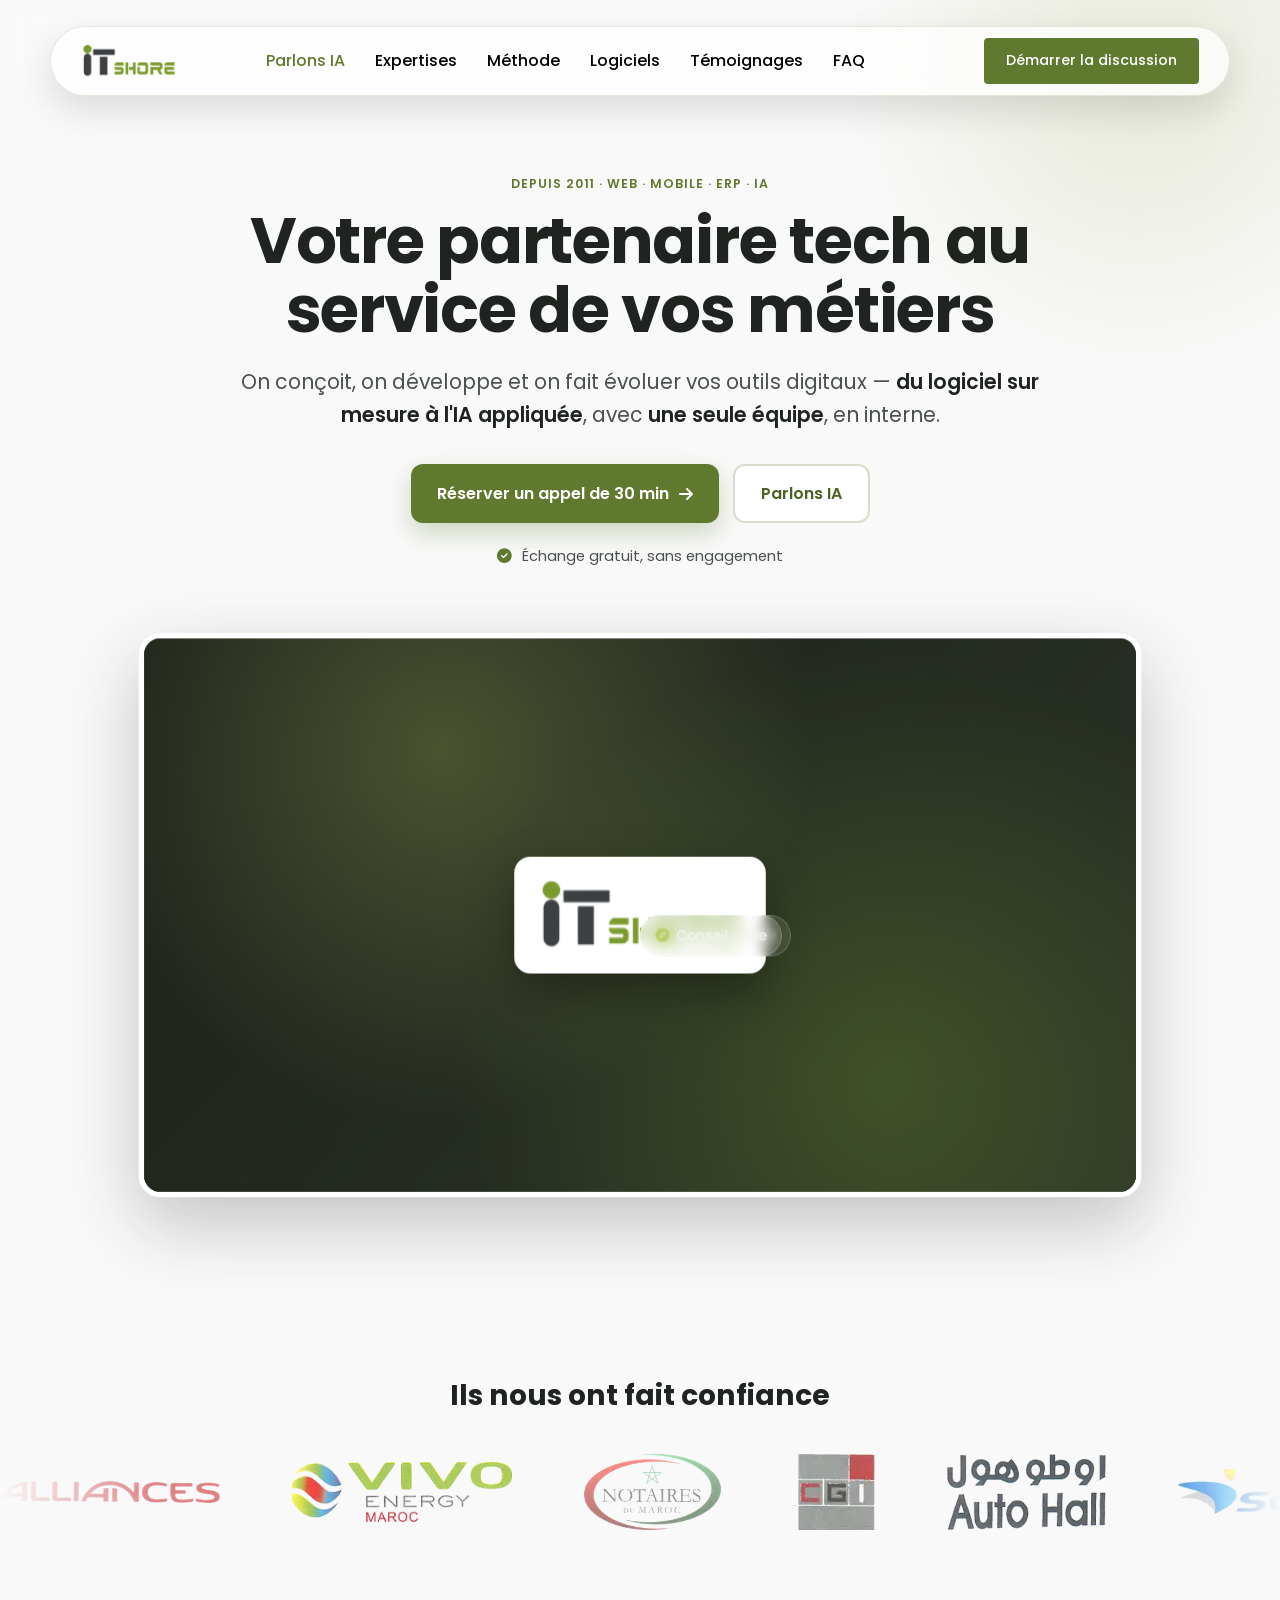
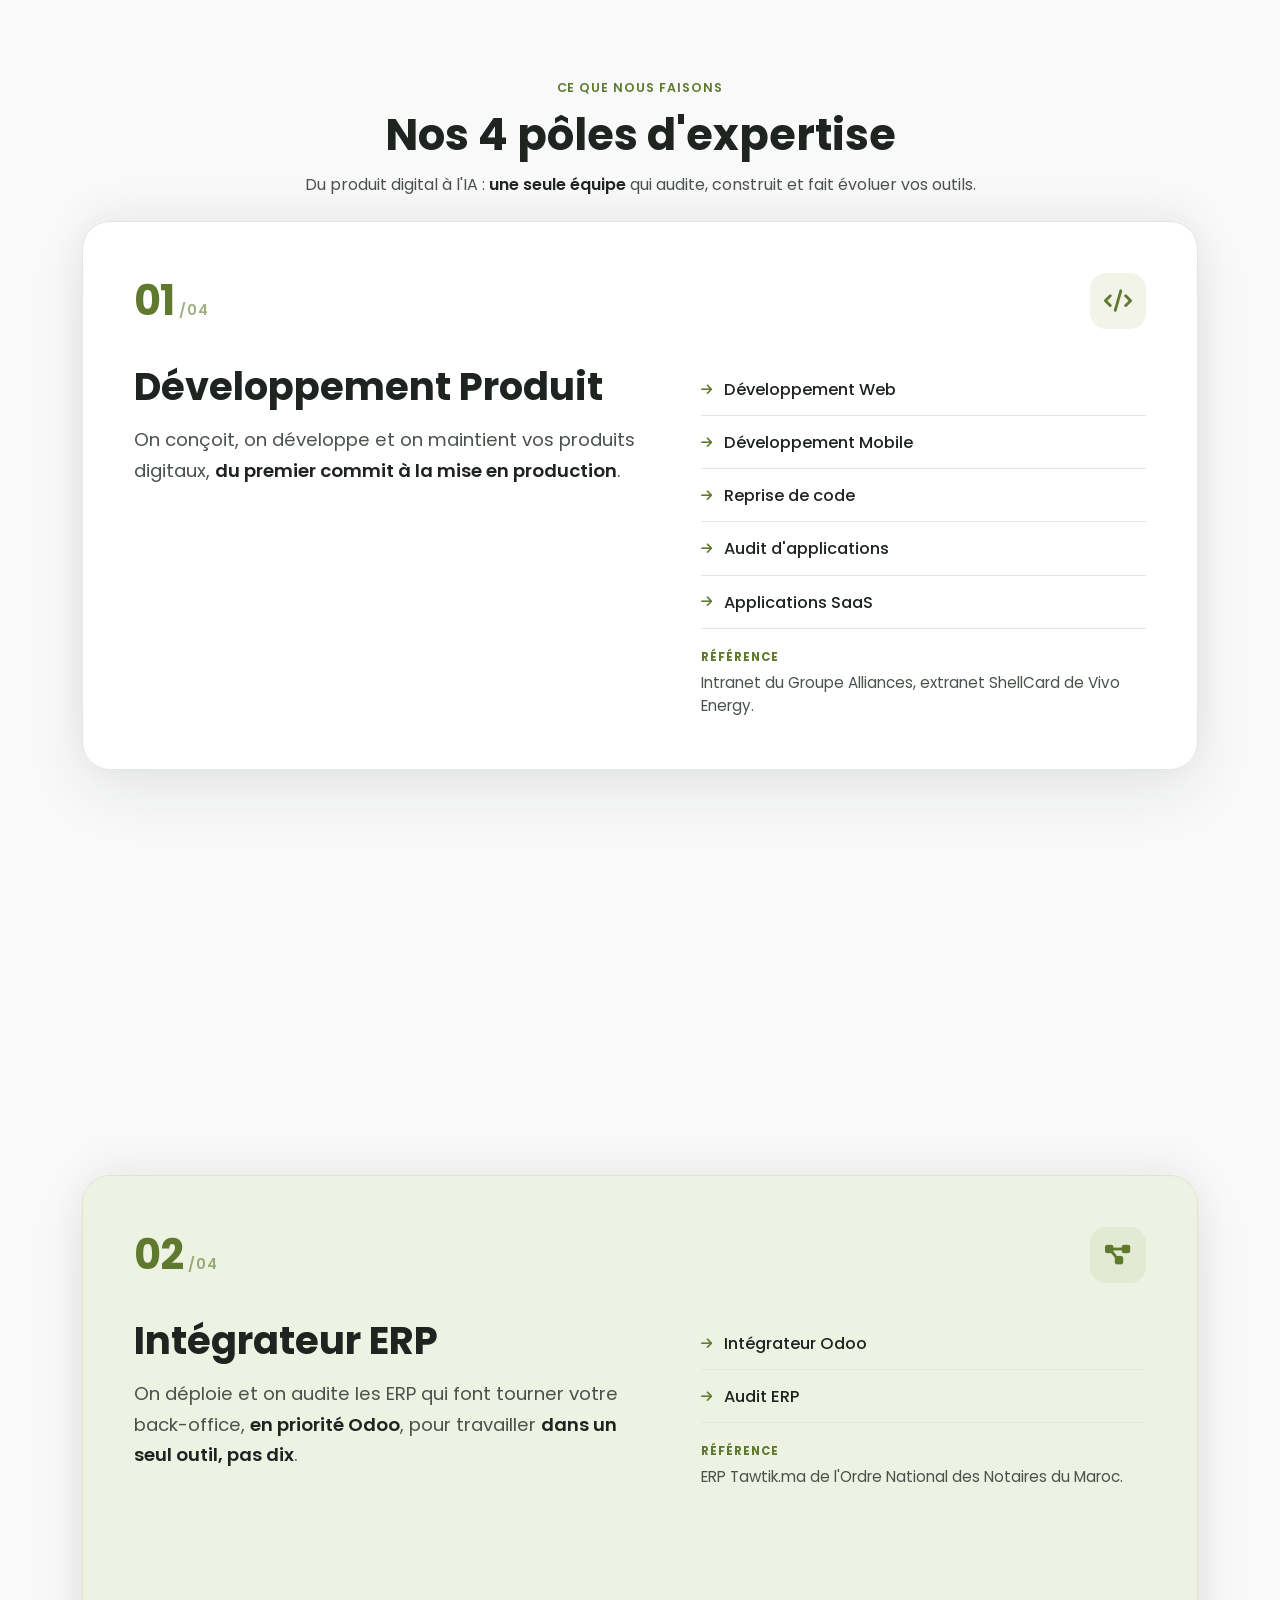
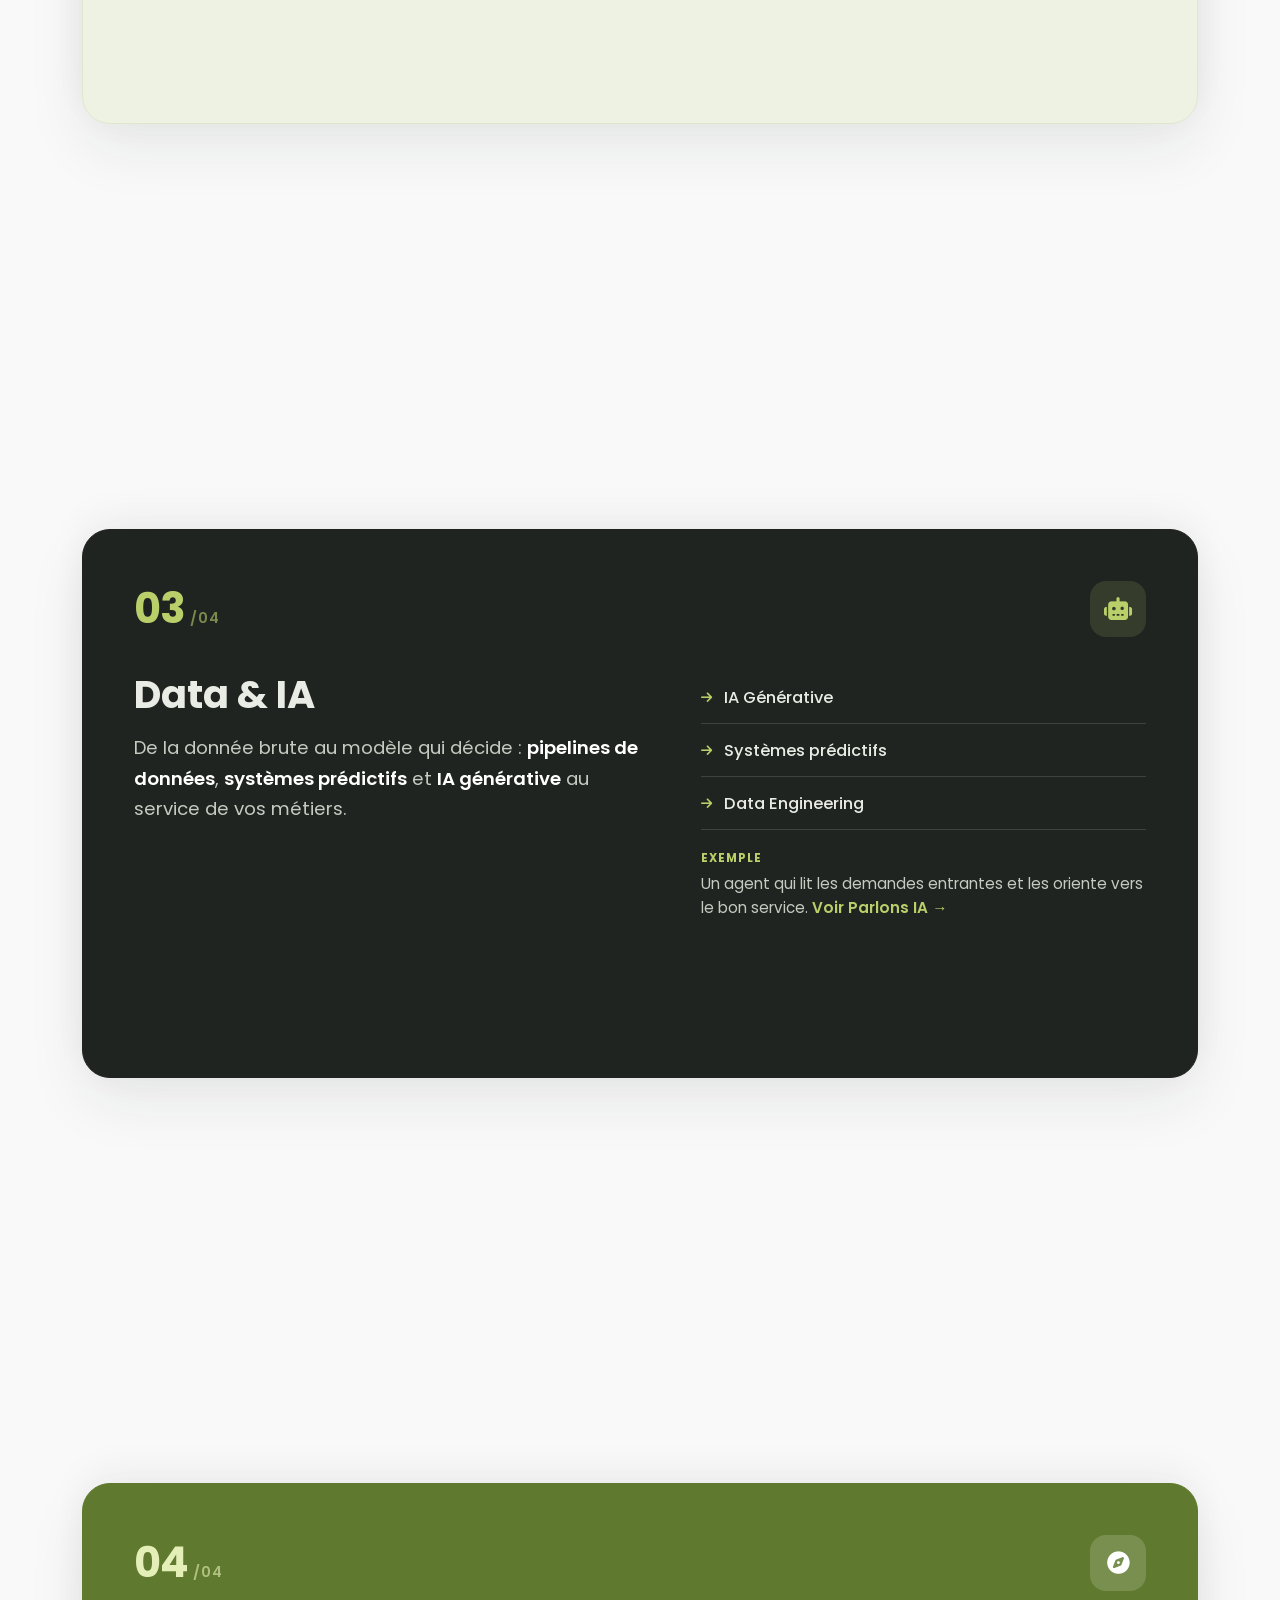
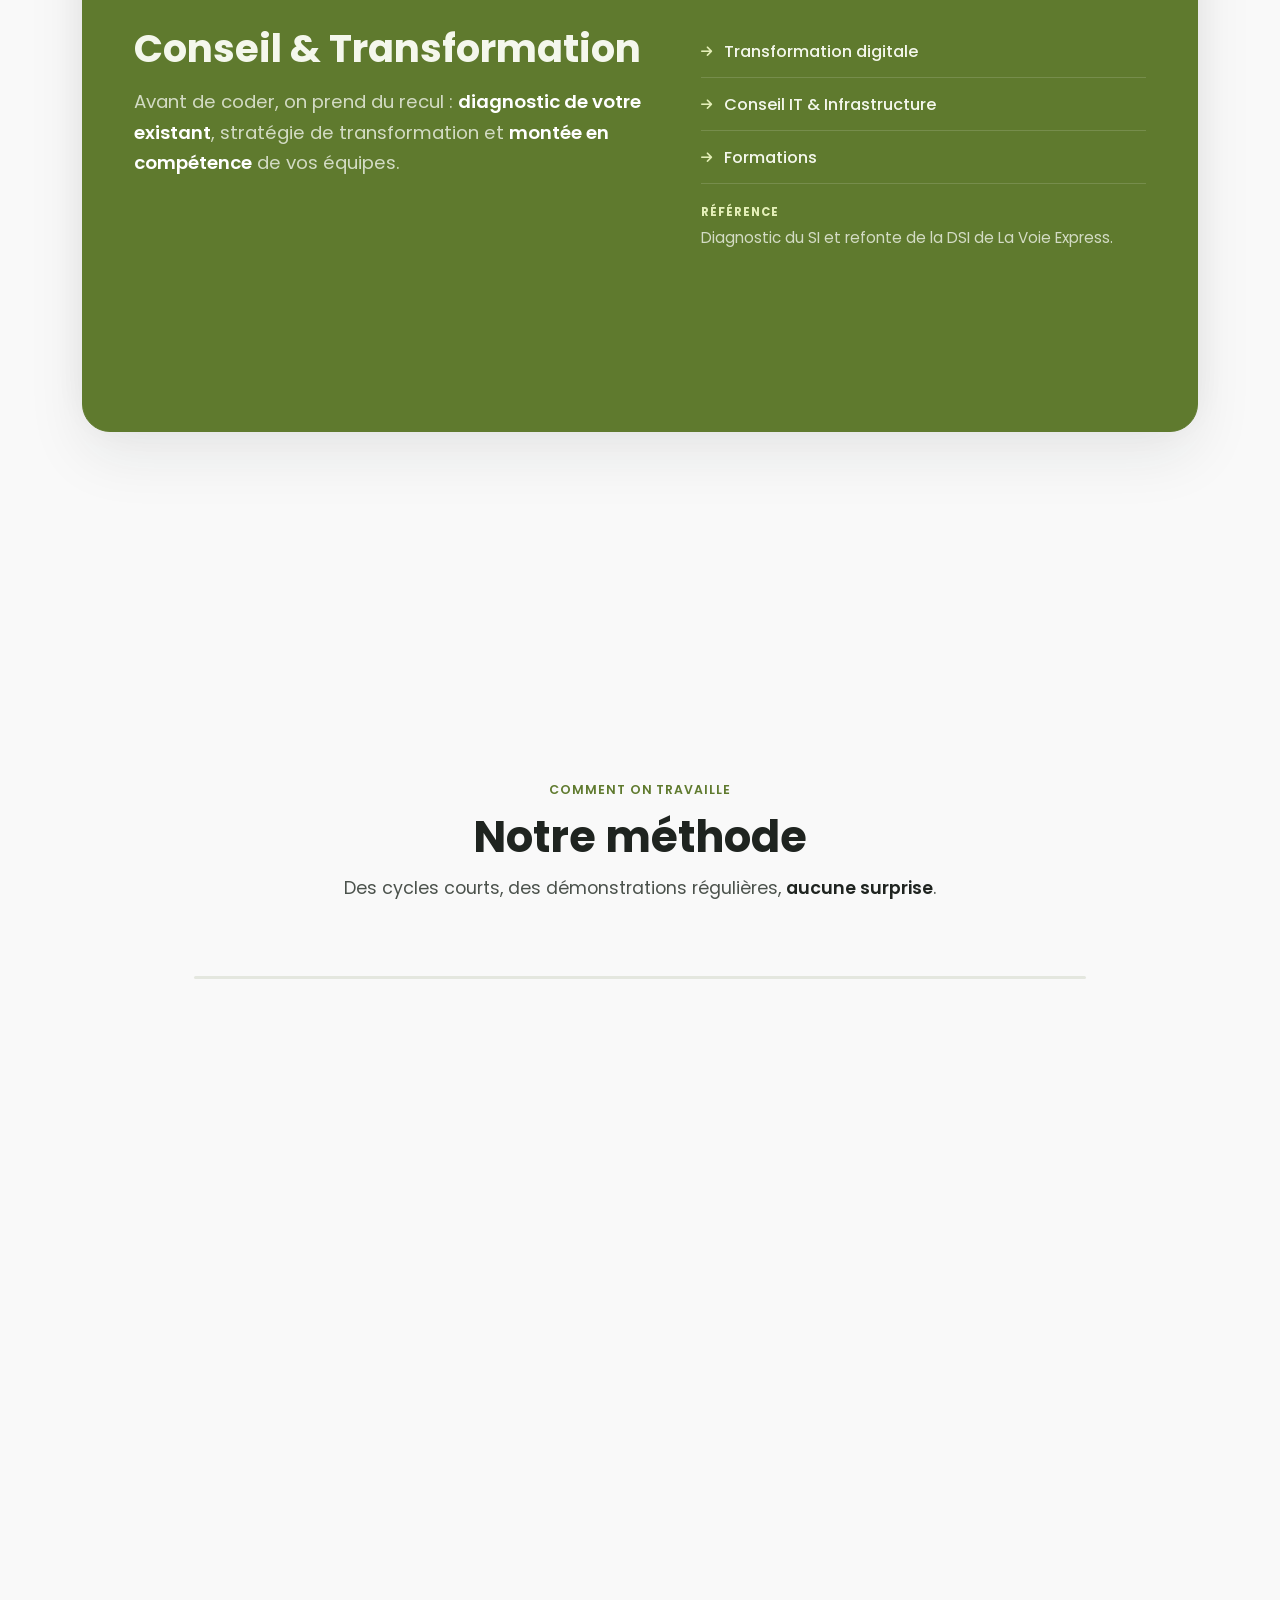
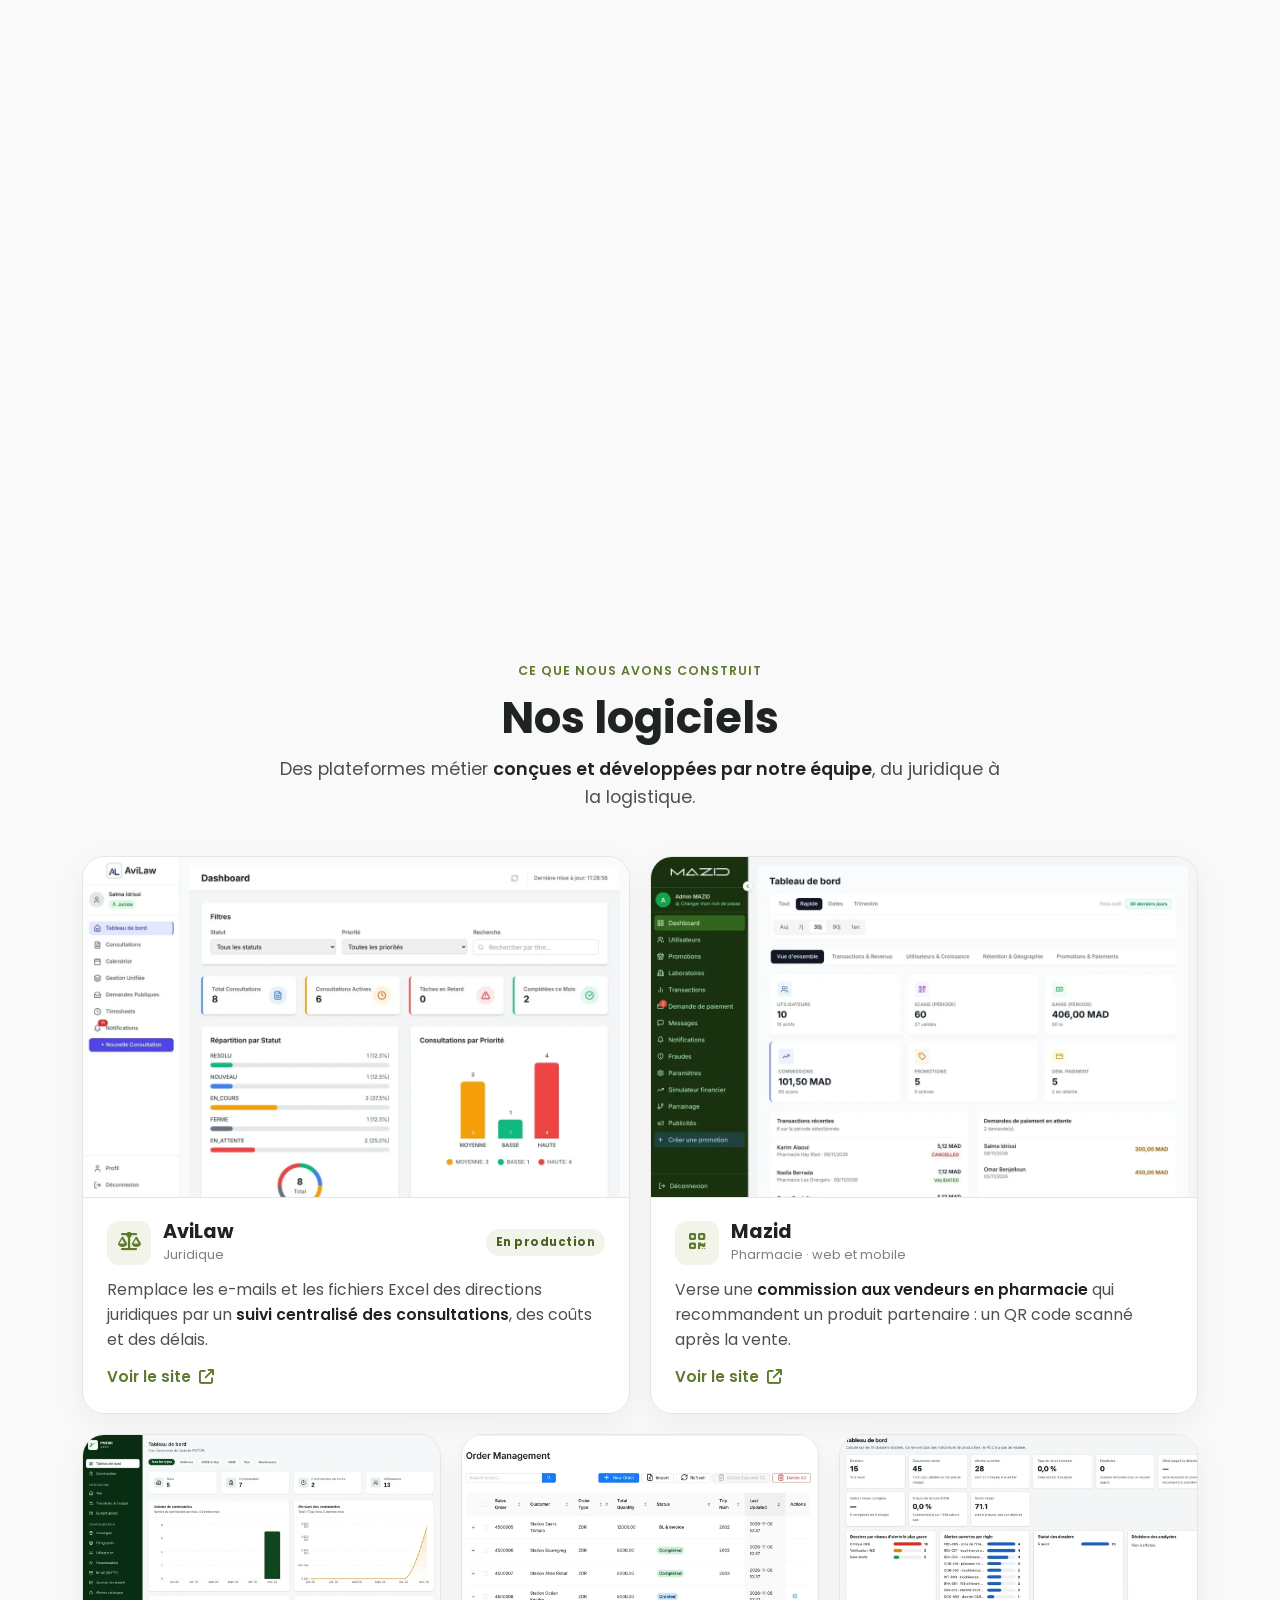
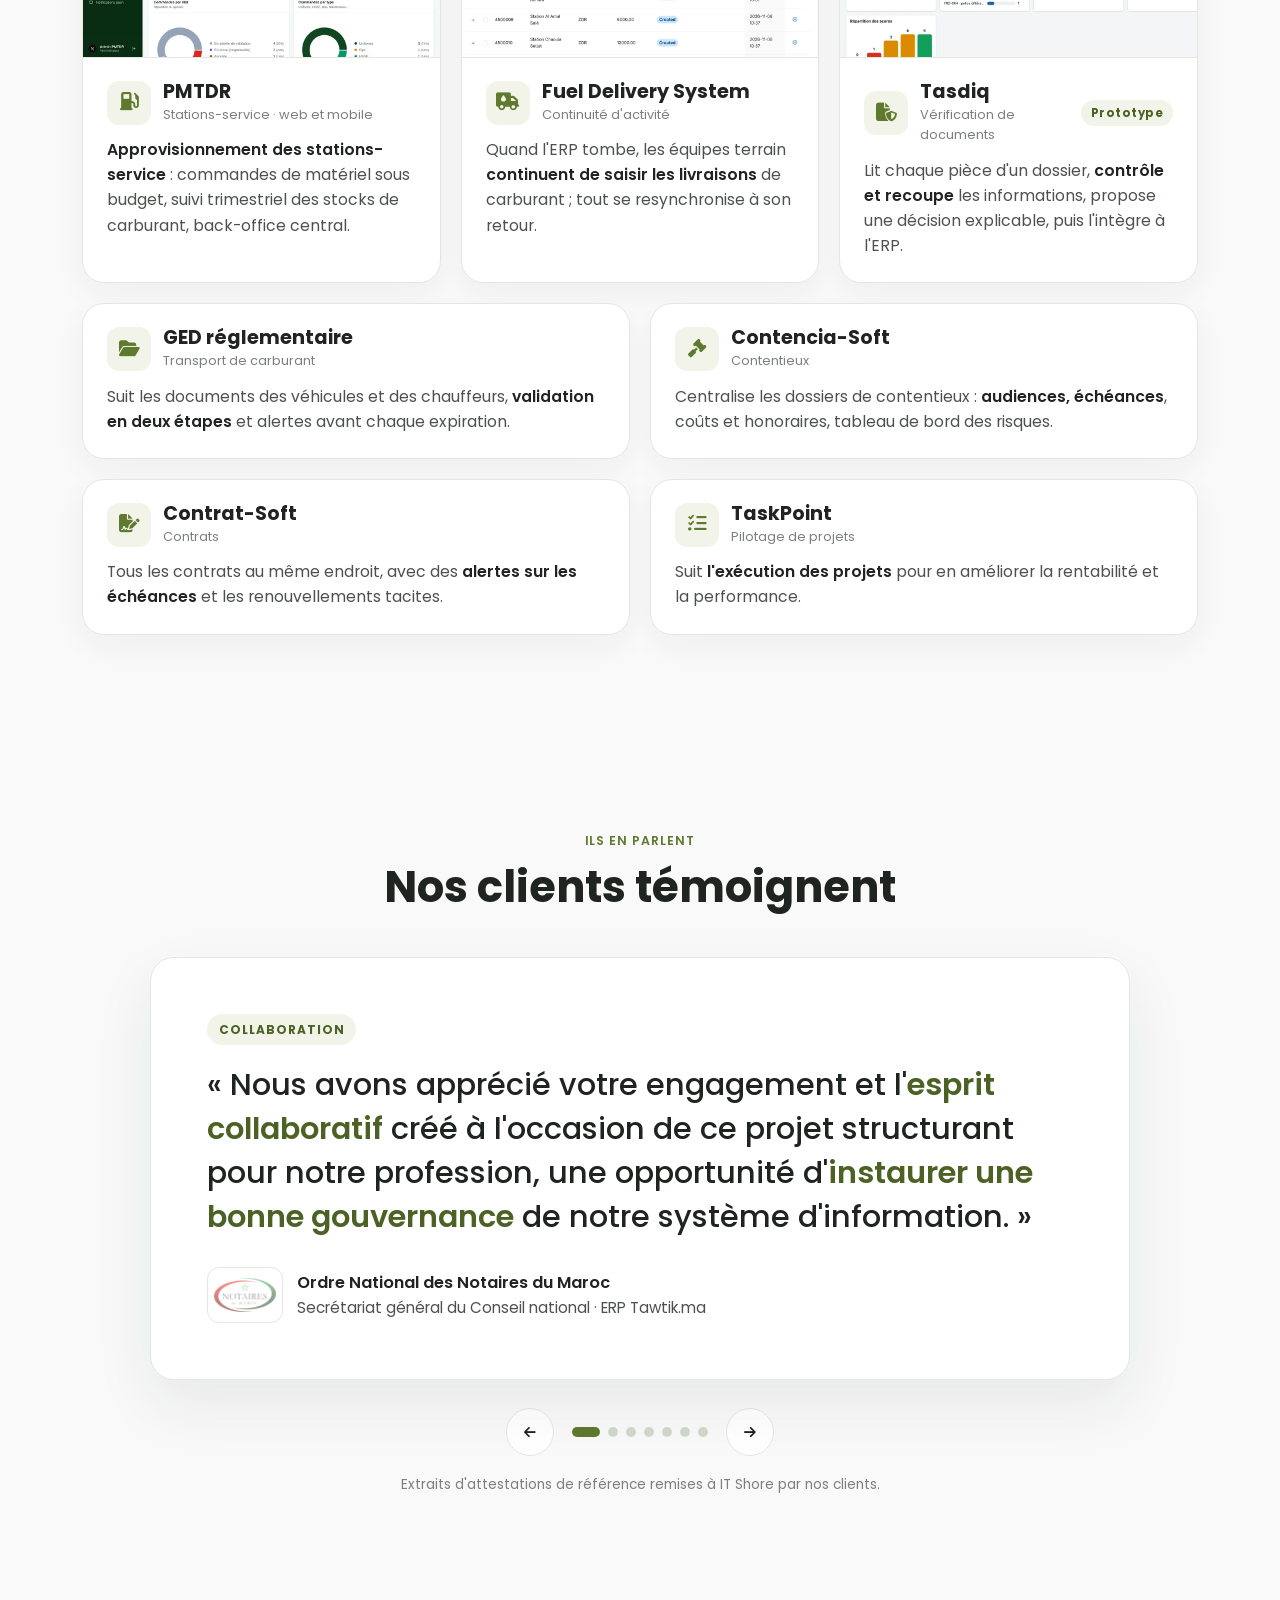
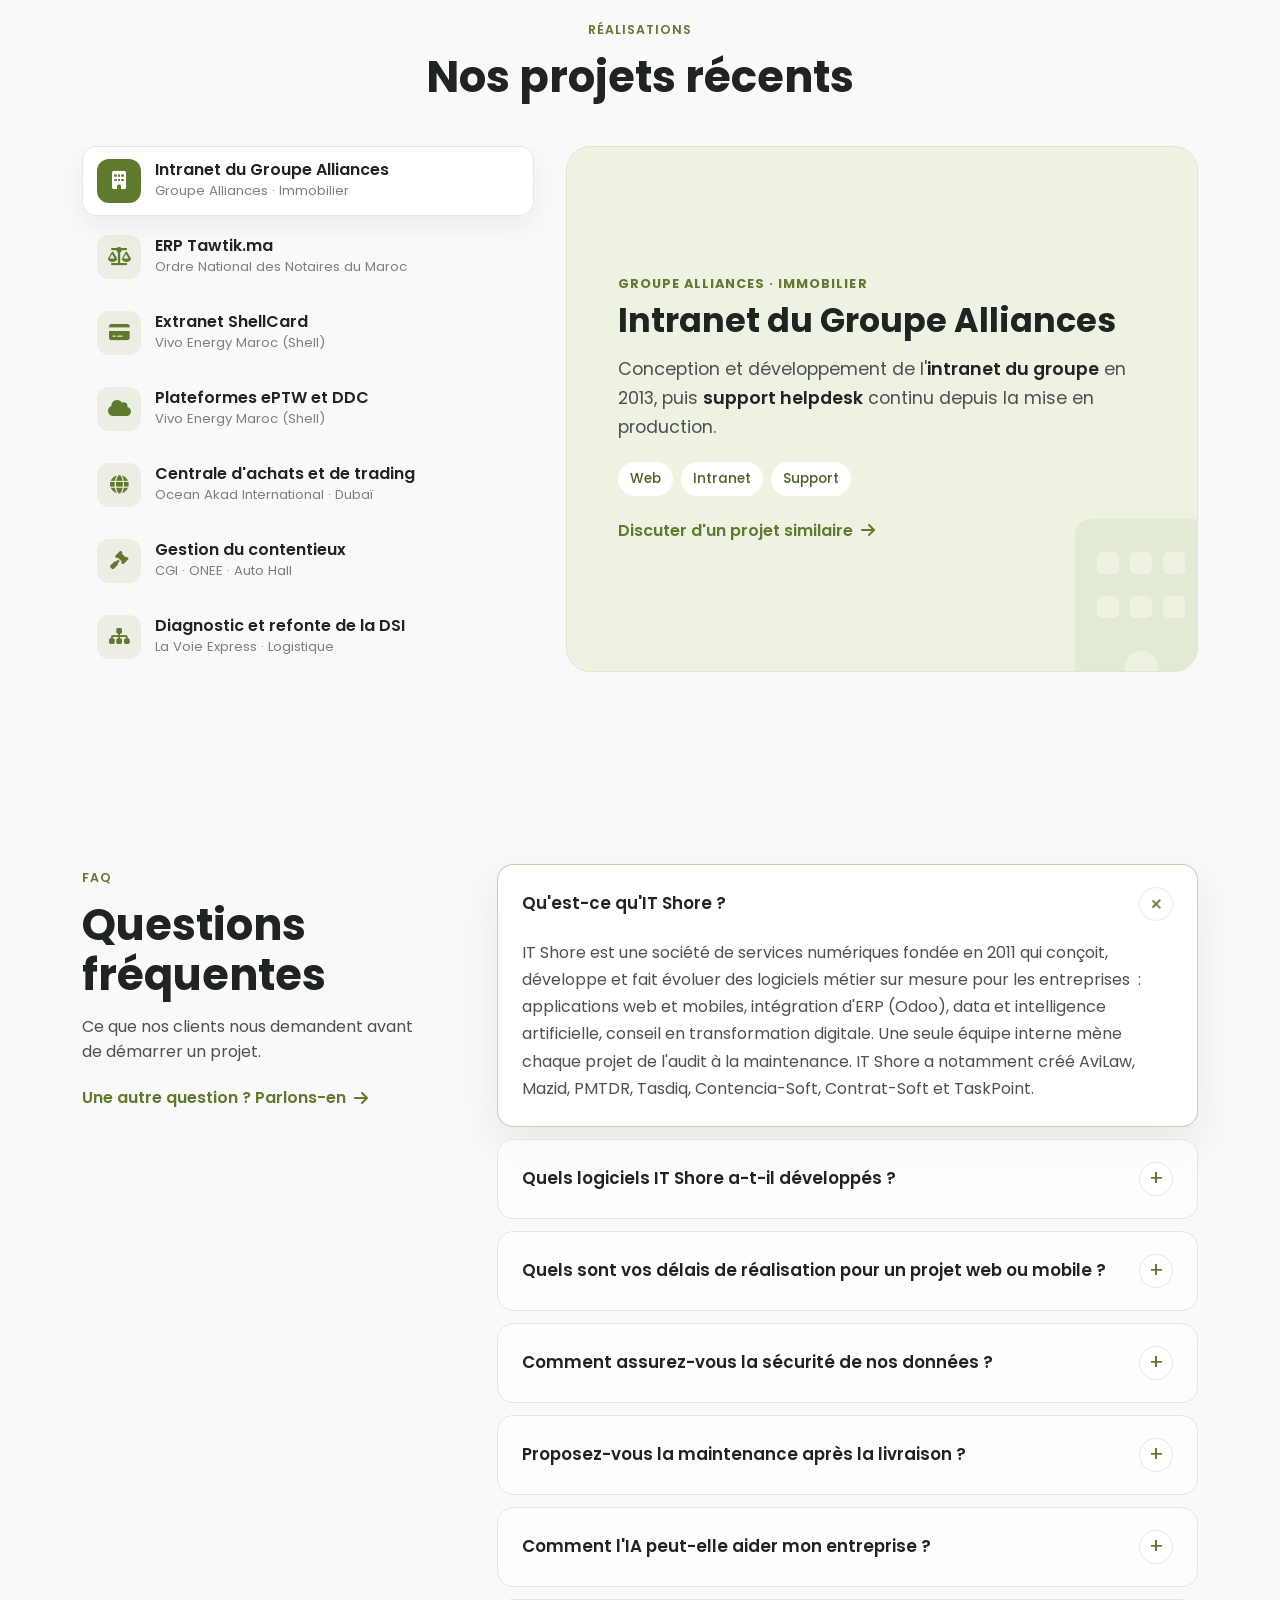
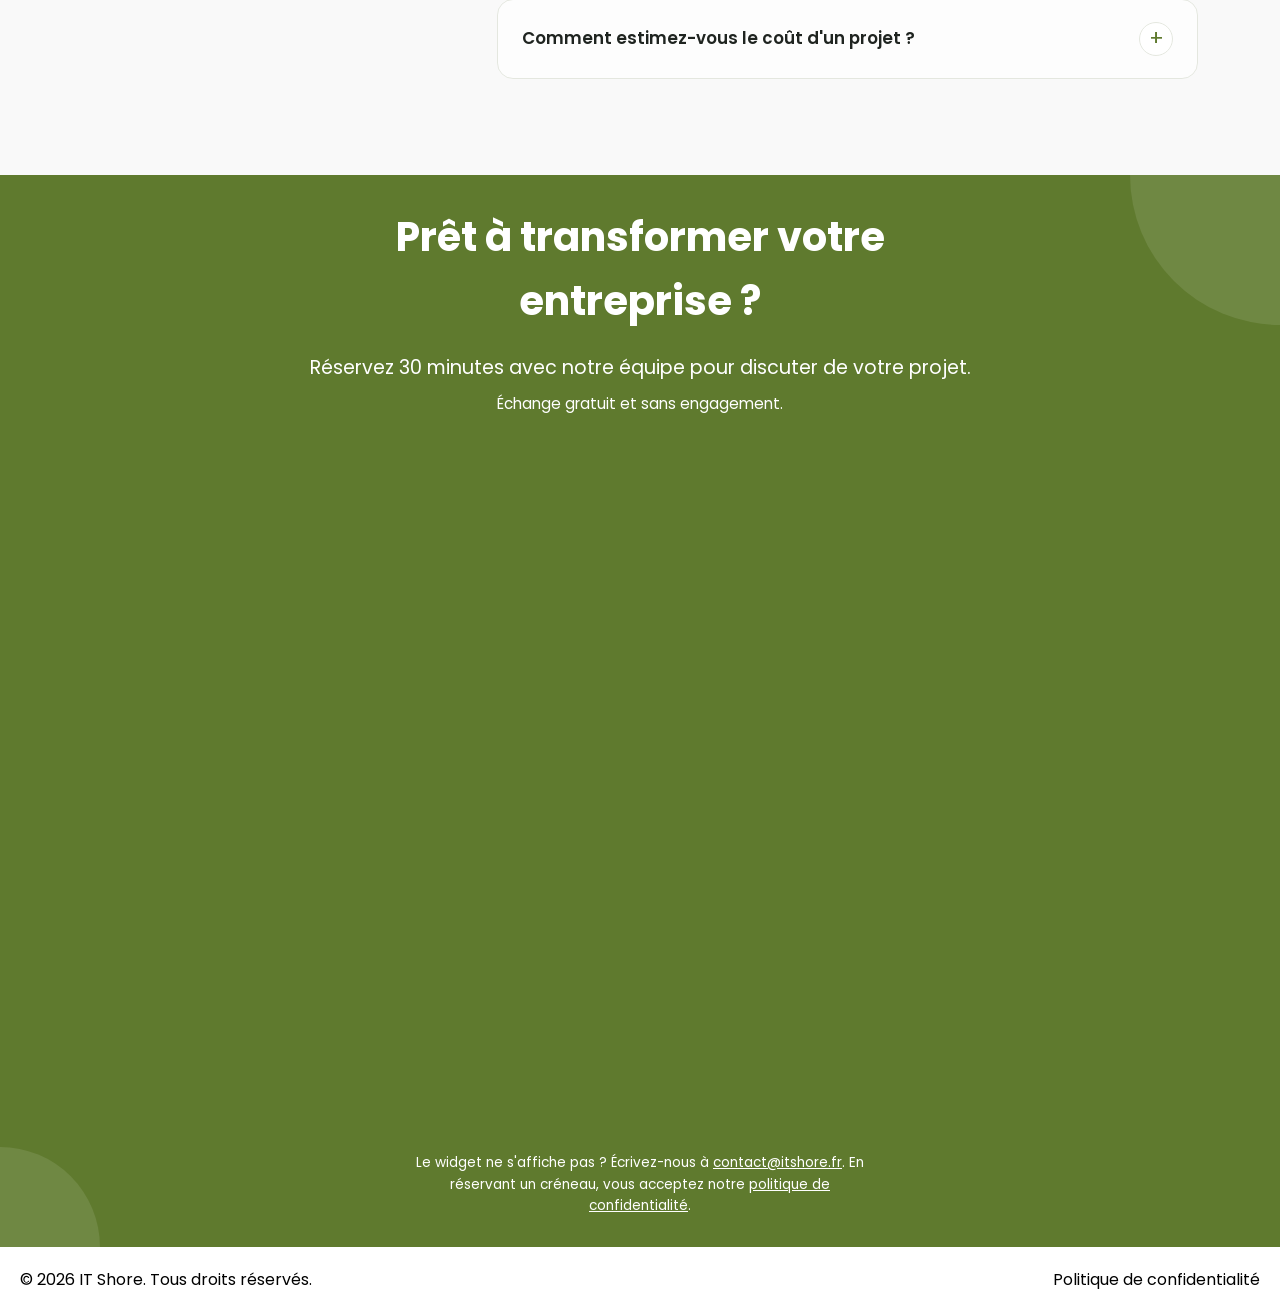
==== commit 4411be14: "Refonte de l'accueil et de Parlons IA, logiciels, vidéo de présentation, SEO/GEO - Accueil : hero av" ====
--- a/index.html
+++ b/index.html
@@ -4,17 +4,34 @@
 <head>
     <meta charset="UTF-8">
     <meta name="viewport" content="width=device-width, initial-scale=1.0">
-    <meta name="description"
-        content="IT Shore - Expert en développement web, mobile, intégration ERP, IA générative et transformation digitale depuis 2011.">
-    <title>IT Shore - Votre partenaire tech au service de vos métiers</title>
+    <title>IT Shore | Logiciels sur mesure, ERP Odoo et IA pour les entreprises depuis 2011</title>
+    <meta name="description" content="IT Shore conçoit et développe des logiciels métier sur mesure depuis 2011 : web, mobile, ERP Odoo, data et IA. AviLaw, Mazid, Tasdiq… Réservez un appel de 30 minutes.">
+    <link rel="canonical" href="https://youssef-benmansour.github.io/it-shore-website/">
+    <meta name="robots" content="index, follow, max-image-preview:large, max-snippet:-1">
+    <meta name="theme-color" content="#5f7a2e">
+    <meta property="og:type" content="website">
+    <meta property="og:site_name" content="IT Shore">
+    <meta property="og:locale" content="fr_FR">
+    <meta property="og:url" content="https://youssef-benmansour.github.io/it-shore-website/">
+    <meta property="og:title" content="IT Shore | Logiciels sur mesure, ERP Odoo et IA pour les entreprises depuis 2011">
+    <meta property="og:description" content="IT Shore conçoit et développe des logiciels métier sur mesure depuis 2011 : web, mobile, ERP Odoo, data et IA. AviLaw, Mazid, Tasdiq… Réservez un appel de 30 minutes.">
+    <meta property="og:image" content="https://youssef-benmansour.github.io/it-shore-website/images/og-image.jpg">
+    <meta property="og:image:width" content="1200">
+    <meta property="og:image:height" content="630">
+    <meta name="twitter:card" content="summary_large_image">
+    <meta name="twitter:title" content="IT Shore | Logiciels sur mesure, ERP Odoo et IA pour les entreprises depuis 2011">
+    <meta name="twitter:description" content="IT Shore conçoit et développe des logiciels métier sur mesure depuis 2011 : web, mobile, ERP Odoo, data et IA. AviLaw, Mazid, Tasdiq… Réservez un appel de 30 minutes.">
+    <meta name="twitter:image" content="https://youssef-benmansour.github.io/it-shore-website/images/og-image.jpg">
+    <link rel="alternate" type="text/markdown" href="https://youssef-benmansour.github.io/it-shore-website/llms.txt" title="IT Shore pour les assistants IA">
+    <link rel="icon" type="image/svg+xml" href="favicon.svg">
+    <script type="application/ld+json">{"@context": "https://schema.org", "@graph": [{"@type": "Organization", "@id": "https://youssef-benmansour.github.io/it-shore-website/#organization", "name": "IT Shore", "url": "https://youssef-benmansour.github.io/it-shore-website/", "logo": "https://youssef-benmansour.github.io/it-shore-website/itshore_logo.png", "foundingDate": "2011", "email": "contact@itshore.fr", "description": "IT Shore est une société de services numériques fondée en 2011 qui conçoit, développe et fait évoluer des logiciels métier sur mesure pour les entreprises : applications web et mobiles, intégration d'ERP (Odoo), data et intelligence artificielle, conseil en transformation digitale. Une seule équipe interne mène chaque projet de l'audit à la maintenance. IT Shore a notamment créé AviLaw, Mazid, PMTDR, Tasdiq, Contencia-Soft, Contrat-Soft et TaskPoint.", "knowsAbout": ["Développement web", "Développement mobile", "Intégration ERP Odoo", "Intelligence artificielle", "Agents IA", "Data engineering", "Transformation digitale"]}, {"@type": "WebSite", "@id": "https://youssef-benmansour.github.io/it-shore-website/#website", "url": "https://youssef-benmansour.github.io/it-shore-website/", "name": "IT Shore", "inLanguage": "fr", "publisher": {"@id": "https://youssef-benmansour.github.io/it-shore-website/#organization"}}, {"@type": "WebPage", "@id": "https://youssef-benmansour.github.io/it-shore-website/#webpage", "url": "https://youssef-benmansour.github.io/it-shore-website/", "name": "IT Shore — logiciels sur mesure, ERP et IA depuis 2011", "inLanguage": "fr", "isPartOf": {"@id": "https://youssef-benmansour.github.io/it-shore-website/#website"}, "about": {"@id": "https://youssef-benmansour.github.io/it-shore-website/#organization"}, "dateModified": "2026-11-13"}, {"@type": "ItemList", "name": "Logiciels développés par IT Shore", "itemListElement": [{"@type": "ListItem", "position": 1, "item": {"@type": "SoftwareApplication", "name": "AviLaw", "description": "Gestion des consultations juridiques pour les directions juridiques : demandes centralisées, délais, coûts, indicateurs.", "applicationCategory": "BusinessApplication", "creator": {"@id": "https://youssef-benmansour.github.io/it-shore-website/#organization"}, "url": "https://avilaw.it-shore.com/"}}, {"@type": "ListItem", "position": 2, "item": {"@type": "SoftwareApplication", "name": "Mazid", "description": "Plateforme web et mobile qui verse une commission aux vendeurs en pharmacie lorsqu'ils recommandent un produit partenaire (QR code).", "applicationCategory": "BusinessApplication", "creator": {"@id": "https://youssef-benmansour.github.io/it-shore-website/#organization"}, "url": "https://mazid.ma"}}, {"@type": "ListItem", "position": 3, "item": {"@type": "SoftwareApplication", "name": "PMTDR", "description": "Approvisionnement des stations-service : commandes de matériel sous budget, suivi des stocks de carburant, back-office.", "applicationCategory": "BusinessApplication", "creator": {"@id": "https://youssef-benmansour.github.io/it-shore-website/#organization"}}}, {"@type": "ListItem", "position": 4, "item": {"@type": "SoftwareApplication", "name": "Fuel Delivery System", "description": "Outil de continuité d'activité : saisie des livraisons de carburant quand l'ERP est indisponible, puis synchronisation automatique.", "applicationCategory": "BusinessApplication", "creator": {"@id": "https://youssef-benmansour.github.io/it-shore-website/#organization"}}}, {"@type": "ListItem", "position": 5, "item": {"@type": "SoftwareApplication", "name": "Tasdiq", "description": "Vérification de documents : lecture, contrôles croisés, score explicable et intégration à l'ERP (prototype).", "applicationCategory": "BusinessApplication", "creator": {"@id": "https://youssef-benmansour.github.io/it-shore-website/#organization"}}}, {"@type": "ListItem", "position": 6, "item": {"@type": "SoftwareApplication", "name": "GED réglementaire", "description": "Gestion électronique des documents réglementaires du transport de carburant, validation en deux étapes et alertes d'expiration.", "applicationCategory": "BusinessApplication", "creator": {"@id": "https://youssef-benmansour.github.io/it-shore-website/#organization"}}}, {"@type": "ListItem", "position": 7, "item": {"@type": "SoftwareApplication", "name": "Contencia-Soft", "description": "Logiciel de gestion du contentieux : dossiers, audiences, échéances, coûts et honoraires, tableau de bord des risques.", "applicationCategory": "BusinessApplication", "creator": {"@id": "https://youssef-benmansour.github.io/it-shore-website/#organization"}}}, {"@type": "ListItem", "position": 8, "item": {"@type": "SoftwareApplication", "name": "Contrat-Soft", "description": "Logiciel de gestion des contrats : centralisation, alertes sur les échéances et les renouvellements tacites.", "applicationCategory": "BusinessApplication", "creator": {"@id": "https://youssef-benmansour.github.io/it-shore-website/#organization"}}}, {"@type": "ListItem", "position": 9, "item": {"@type": "SoftwareApplication", "name": "TaskPoint", "description": "Logiciel de suivi de l'exécution des projets, pour en améliorer la rentabilité et la performance.", "applicationCategory": "BusinessApplication", "creator": {"@id": "https://youssef-benmansour.github.io/it-shore-website/#organization"}}}]}, {"@type": "FAQPage", "mainEntity": [{"@type": "Question", "name": "Qu'est-ce qu'IT Shore ?", "acceptedAnswer": {"@type": "Answer", "text": "IT Shore est une société de services numériques fondée en 2011 qui conçoit, développe et fait évoluer des logiciels métier sur mesure pour les entreprises : applications web et mobiles, intégration d'ERP (Odoo), data et intelligence artificielle, conseil en transformation digitale. Une seule équipe interne mène chaque projet de l'audit à la maintenance. IT Shore a notamment créé AviLaw, Mazid, PMTDR, Tasdiq, Contencia-Soft, Contrat-Soft et TaskPoint."}}, {"@type": "Question", "name": "Quels logiciels IT Shore a-t-il développés ?", "acceptedAnswer": {"@type": "Answer", "text": "Parmi nos réalisations : AviLaw (gestion juridique), Mazid (commissions en pharmacie), PMTDR (approvisionnement de stations-service), Fuel Delivery System (continuité d'activité), Tasdiq (vérification de documents), Contencia-Soft (contentieux), Contrat-Soft (contrats) et TaskPoint (pilotage de projets)."}}, {"@type": "Question", "name": "Quels sont vos délais de réalisation pour un projet web ou mobile ?", "acceptedAnswer": {"@type": "Answer", "text": "Ils dépendent de la complexité du projet : 1 à 2 mois pour une application simple, 3 à 6 mois pour un projet complexe. Nous établissons un calendrier précis dès le départ et vous tenons informés à chaque étape."}}, {"@type": "Question", "name": "Comment assurez-vous la sécurité de nos données ?", "acceptedAnswer": {"@type": "Answer", "text": "Nous appliquons les bonnes pratiques à chaque étape : chiffrement, authentification forte, tests de sécurité et respect du RGPD."}}, {"@type": "Question", "name": "Proposez-vous la maintenance après la livraison ?", "acceptedAnswer": {"@type": "Answer", "text": "Oui : maintenance corrective (bugs), évolutive (améliorations) et préventive, avec un support technique réactif et des mises à jour régulières."}}, {"@type": "Question", "name": "Comment l'IA peut-elle aider mon entreprise ?", "acceptedAnswer": {"@type": "Answer", "text": "En automatisant les tâches répétitives, en anticipant grâce à l'analyse prédictive et en aidant à la décision. Nous identifions avec vous les cas d'usage les plus utiles. Découvrir Parlons IA"}}, {"@type": "Question", "name": "Comment estimez-vous le coût d'un projet ?", "acceptedAnswer": {"@type": "Answer", "text": "Selon la complexité, les fonctionnalités, les intégrations et les délais. Après l'analyse initiale, nous vous remettons une estimation détaillée et ajustons le périmètre à votre budget."}}]}]}</script>
     <link rel="stylesheet" href="https://cdnjs.cloudflare.com/ajax/libs/font-awesome/6.4.0/css/all.min.css">
     <link rel="preconnect" href="https://fonts.googleapis.com">
     <link rel="preconnect" href="https://fonts.gstatic.com" crossorigin>
     <link rel="stylesheet" href="styles.css">
+    <link rel="stylesheet" href="home.css">
     <link href="https://fonts.googleapis.com/css2?family=Poppins:wght@300;400;500;600;700&display=swap"
         rel="stylesheet">
-    <!-- Favicon -->
-    <link rel="icon" type="image/svg+xml" href="favicon.svg">
 </head>
 
 <body>
@@ -25,67 +42,18 @@
             <div class="header-content">
                 <div class="logo">
                     <a href="index.html">
-                        <img src="itshore_logo.jpeg" alt="IT Shore Logo">
+                        <img src="itshore_logo.png" alt="IT Shore">
                     </a>
                 </div>
 
                 <nav class="main-nav" id="mainNav">
                     <ul class="nav-list">
                         <li><a href="ia/parlons-ia.html" class="nav-highlight">Parlons IA</a></li>
-                        <li class="dropdown">
-                            <a href="#expertises" class="dropdown-toggle">Expertises <i class="fas fa-chevron-down dropdown-caret" aria-hidden="true"></i></a>
-                            <div class="mega-menu">
-                                <div class="mega-menu-content">
-                                    <div class="mega-menu-column">
-                                        <div class="mega-menu-column-head">
-                                            <span class="mega-menu-icon"><i class="fas fa-code" aria-hidden="true"></i></span>
-                                            <p class="mega-menu-heading">Développement Produit</p>
-                                        </div>
-                                        <ul>
-                                            <li><span class="mega-menu-item">Développement Web</span></li>
-                                            <li><span class="mega-menu-item">Développement Mobile</span></li>
-                                            <li><span class="mega-menu-item">Reprise de code</span></li>
-                                            <li><span class="mega-menu-item">Audit d'applications</span></li>
-                                            <li><span class="mega-menu-item">Applications SaaS</span></li>
-                                        </ul>
-                                    </div>
-                                    <div class="mega-menu-column">
-                                        <div class="mega-menu-column-head">
-                                            <span class="mega-menu-icon"><i class="fas fa-diagram-project" aria-hidden="true"></i></span>
-                                            <p class="mega-menu-heading">Intégrateur ERP</p>
-                                        </div>
-                                        <ul>
-                                            <li><span class="mega-menu-item">Intégrateur Odoo</span></li>
-                                            <li><span class="mega-menu-item">Audit ERP</span></li>
-                                        </ul>
-                                    </div>
-                                    <div class="mega-menu-column">
-                                        <div class="mega-menu-column-head">
-                                            <span class="mega-menu-icon"><i class="fas fa-robot" aria-hidden="true"></i></span>
-                                            <p class="mega-menu-heading">Data & AI</p>
-                                        </div>
-                                        <ul>
-                                            <li><span class="mega-menu-item">IA Générative</span></li>
-                                            <li><span class="mega-menu-item">Systèmes prédictifs</span></li>
-                                            <li><span class="mega-menu-item">Data Engineering</span></li>
-                                        </ul>
-                                    </div>
-                                    <div class="mega-menu-column">
-                                        <div class="mega-menu-column-head">
-                                            <span class="mega-menu-icon"><i class="fas fa-compass" aria-hidden="true"></i></span>
-                                            <p class="mega-menu-heading">Conseil & Transformation</p>
-                                        </div>
-                                        <ul>
-                                            <li><span class="mega-menu-item">Transformation digitale</span></li>
-                                            <li><span class="mega-menu-item">Conseil IT & Infrastructure</span></li>
-                                            <li><span class="mega-menu-item">Formations</span></li>
-                                        </ul>
-                                    </div>
-                                </div>
-                            </div>
-                        </li>
+                        <li><a href="#expertises">Expertises</a></li>
                         <li><a href="#methode">Méthode</a></li>
+                        <li><a href="#logiciels">Logiciels</a></li>
                         <li><a href="#temoignages">Témoignages</a></li>
+                        <li><a href="#faq">FAQ</a></li>
                     </ul>
                 </nav>
 
@@ -102,512 +70,494 @@
         </div>
     </header>
 
-    <!-- Section héro avec animation de défilement -->
-    <section class="hero">
-        <div class="container">
-            <div class="hero-grid">
-                <div class="hero-content">
-                    <h1>Votre partenaire tech au service de vos métiers</h1>
-                    <p>Depuis 2011, nous concevons et développons des solutions digitales performantes
-                        pour transformer vos défis en opportunités.</p>
-                </div>
-
-                <div class="hero-problems-wrap">
-                    <div class="hero-problems-title">Quelques problèmes qu'on résout</div>
-                    <div class="hero-problems">
-                        <span class="hero-problems-counter"><span class="hero-problems-counter-current">01</span> / 05</span>
-                        <div class="hero-problem-stage">
-                            <p class="hero-problem-line hero-problem-line-problem">
-                                <i class="fas fa-circle-exclamation hero-problem-icon" aria-hidden="true"></i>
-                                <span class="hero-problem-copy"></span>
-                            </p>
-                            <p class="hero-problem-line hero-problem-line-solution">
-                                <i class="fas fa-circle-check hero-problem-icon" aria-hidden="true"></i>
-                                <span class="hero-problem-copy"></span>
-                            </p>
-                        </div>
-                        <div class="hero-problems-progress">
-                            <div class="hero-problems-progress-bar"></div>
-                        </div>
-                    </div>
-                </div>
-            </div>
-
-            <!-- Vue interactive : comment on s'y prend -->
-            <div class="process-diagram">
-                <div class="diagram-track reveal">
-                    <div class="diagram-rail">
-                        <div class="diagram-rail-fill"></div>
-                    </div>
-                    <div class="diagram-steps">
-                        <button class="diagram-node active" data-step="pre-audit" type="button">
-                            <span class="diagram-node-marker">01</span>
-                            <span class="diagram-node-label">Pré-audit</span>
-                        </button>
-
-                        <button class="diagram-node" data-step="audit" type="button">
-                            <span class="diagram-node-marker">02</span>
-                            <span class="diagram-node-label">Audit</span>
-                        </button>
-
-                        <button class="diagram-node" data-step="identification" type="button">
-                            <span class="diagram-node-marker">03</span>
-                            <span class="diagram-node-label">Identification</span>
-                        </button>
-
-                        <button class="diagram-node" data-step="build" type="button">
-                            <span class="diagram-node-marker">04</span>
-                            <span class="diagram-node-label">Build</span>
-                        </button>
-
-                        <button class="diagram-node" data-step="monitoring" type="button">
-                            <span class="diagram-node-marker">05</span>
-                            <span class="diagram-node-label">Monitoring</span>
-                        </button>
-                    </div>
-                </div>
-
-            <div class="diagram-description reveal" data-delay="150">
-                <span class="diagram-description-text active" data-step="pre-audit">On vérifie ensemble qu'on peut vraiment vous aider.</span>
-                <span class="diagram-description-text" data-step="audit">On audite vos process et votre donnée.</span>
-                <span class="diagram-description-text" data-step="identification">On identifie des cas d'usage concrets.</span>
-                <span class="diagram-description-text" data-step="build">On construit les outils, nous-mêmes.</span>
-                <span class="diagram-description-text" data-step="monitoring">On suit et on fiabilise dans la durée.</span>
-            </div>
-            </div>
-        </div>
-        <div class="scroll-indicator">
-            <div class="arrow">
-                <span></span>
-            </div>
-        </div>
-    </section>
-
-    <!-- Section clients -->
-    <section class="clients">
-        <div class="container">
-            <h2 class="section-title reveal">Ils nous ont fait confiance</h2>
-            <div class="clients-slider reveal">
-                <div class="clients-track" aria-hidden="true">
-                    <!-- Les logos clients réels remplaceront ces emplacements. Répétés pour l'effet de défilement infini. -->
-                    <div class="client-logo"><div class="client-logo-placeholder"><i class="fas fa-building"></i></div></div>
-                    <div class="client-logo"><div class="client-logo-placeholder"><i class="fas fa-building"></i></div></div>
-                    <div class="client-logo"><div class="client-logo-placeholder"><i class="fas fa-building"></i></div></div>
-                    <div class="client-logo"><div class="client-logo-placeholder"><i class="fas fa-building"></i></div></div>
-                    <div class="client-logo"><div class="client-logo-placeholder"><i class="fas fa-building"></i></div></div>
-                    <div class="client-logo"><div class="client-logo-placeholder"><i class="fas fa-building"></i></div></div>
-                    <div class="client-logo"><div class="client-logo-placeholder"><i class="fas fa-building"></i></div></div>
-                    <div class="client-logo"><div class="client-logo-placeholder"><i class="fas fa-building"></i></div></div>
-                    <!-- Répétition pour l'effet de défilement continu -->
-                    <div class="client-logo"><div class="client-logo-placeholder"><i class="fas fa-building"></i></div></div>
-                    <div class="client-logo"><div class="client-logo-placeholder"><i class="fas fa-building"></i></div></div>
-                    <div class="client-logo"><div class="client-logo-placeholder"><i class="fas fa-building"></i></div></div>
-                    <div class="client-logo"><div class="client-logo-placeholder"><i class="fas fa-building"></i></div></div>
-                    <div class="client-logo"><div class="client-logo-placeholder"><i class="fas fa-building"></i></div></div>
-                    <div class="client-logo"><div class="client-logo-placeholder"><i class="fas fa-building"></i></div></div>
-                    <div class="client-logo"><div class="client-logo-placeholder"><i class="fas fa-building"></i></div></div>
-                    <div class="client-logo"><div class="client-logo-placeholder"><i class="fas fa-building"></i></div></div>
-                </div>
-            </div>
-        </div>
-    </section>
-
-    <!-- Section expertises : un pôle affiché en détail à la fois (Spotlight),
-         un index compact des 4 pour naviguer — même principe de hiérarchie
-         que les témoignages, plutôt que 4 cases identiques d'un coup. -->
-    <section class="expertise-section" id="expertises">
-        <div class="container">
-            <h2 class="section-title reveal">Nos 4 pôles d'expertise</h2>
-
-            <div class="expertise-spotlight reveal">
-                <div class="expertise-spotlight-main">
-                    <div class="expertise-spotlight-head">
-                        <span class="expertise-spotlight-icon"><i class="fas" aria-hidden="true"></i></span>
-                        <h3 class="expertise-spotlight-title"></h3>
-                    </div>
-                    <p class="expertise-spotlight-desc"></p>
-                    <div class="expertise-spotlight-tags"></div>
-                    <p class="expertise-spotlight-example"></p>
-                </div>
-
-                <div class="expertise-index">
-                    <button class="expertise-index-item active" type="button" data-index="0">
-                        <span class="expertise-index-icon"><i class="fas fa-code" aria-hidden="true"></i></span>
-                        <span class="expertise-index-text">
-                            <span class="expertise-index-name">Développement Produit</span>
-                            <span class="expertise-index-scope">Web, Mobile, SaaS…</span>
-                        </span>
-                    </button>
-                    <button class="expertise-index-item" type="button" data-index="1">
-                        <span class="expertise-index-icon"><i class="fas fa-diagram-project" aria-hidden="true"></i></span>
-                        <span class="expertise-index-text">
-                            <span class="expertise-index-name">Intégrateur ERP</span>
-                            <span class="expertise-index-scope">Odoo, Audit</span>
-                        </span>
-                    </button>
-                    <button class="expertise-index-item" type="button" data-index="2">
-                        <span class="expertise-index-icon"><i class="fas fa-robot" aria-hidden="true"></i></span>
-                        <span class="expertise-index-text">
-                            <span class="expertise-index-name">Data & AI</span>
-                            <span class="expertise-index-scope">IA, Data, Prédictif</span>
-                        </span>
-                    </button>
-                    <button class="expertise-index-item" type="button" data-index="3">
-                        <span class="expertise-index-icon"><i class="fas fa-compass" aria-hidden="true"></i></span>
-                        <span class="expertise-index-text">
-                            <span class="expertise-index-name">Conseil & Transformation</span>
-                            <span class="expertise-index-scope">Stratégie, Formations</span>
-                        </span>
-                    </button>
-                </div>
-            </div>
-        </div>
-    </section>
-
-    <!-- Section méthode avec timeline -->
-    <section class="approach" id="methode">
-        <div class="container">
-            <h2 class="section-title reveal">Notre méthode</h2>
-            <div class="timeline">
-                <div class="timeline-item reveal">
-                    <div class="timeline-dot"></div>
-                    <div class="timeline-content">
-                        <h3>Discovery & Cadrage</h3>
-                        <p>Nous prenons le temps de comprendre en profondeur vos enjeux métier, objectifs stratégiques et contraintes techniques.</p>
-                    </div>
-                </div>
-
-                <div class="timeline-item reveal" data-delay="200">
-                    <div class="timeline-dot"></div>
-                    <div class="timeline-content">
-                        <h3>Conception & Architecture</h3>
-                        <p>Nous concevons l'architecture technique et l'expérience utilisateur optimales pour votre projet.</p>
-                    </div>
-                </div>
-
-                <div class="timeline-item reveal" data-delay="400">
-                    <div class="timeline-dot"></div>
-                    <div class="timeline-content">
+    <main class="home">
+
+    <!-- ============================================================
+         HERO : promesse + vidéo motion design (s'agrandit au scroll)
+         ============================================================ -->
+    <section class="home-hero">
+        <div class="home-wrap home-hero-grid">
+            <div class="home-hero-copy">
+                <span class="home-eyebrow">Depuis 2011 · Web · Mobile · ERP · IA</span>
+                <h1>Votre partenaire tech au service de vos métiers</h1>
+                <p class="home-lead">On conçoit, on développe et on fait évoluer vos outils digitaux&nbsp;— <strong>du logiciel sur mesure à l'IA appliquée</strong>, avec <strong>une seule équipe</strong>, en interne.</p>
+                <div class="home-actions">
+                    <a href="#rdv" class="home-btn home-btn-solid">Réserver un appel de 30 min <i class="fas fa-arrow-right" aria-hidden="true"></i></a>
+                    <a href="ia/parlons-ia.html" class="home-btn home-btn-ghost">Parlons IA</a>
+                </div>
+                <ul class="home-proof">
+                    <li><i class="fas fa-circle-check" aria-hidden="true"></i> Échange gratuit, sans engagement</li>
+                </ul>
+            </div>
+        </div>
+
+        <div class="home-wrap">
+            <div class="home-video" data-grow>
+                <!-- VIDÉO MOTION DESIGN : déposez le fichier dans videos/hero.mp4
+                     (et une image d'aperçu dans videos/hero-poster.jpg), puis
+                     décommentez la ligne <source> ci-dessous. Tant qu'il n'y a
+                     pas de vidéo, l'emplacement animé ci-dessous s'affiche. -->
+                <video class="home-video-media" autoplay muted loop playsinline preload="metadata" poster="videos/hero-poster.jpg" aria-label="Présentation d'IT Shore en vidéo">
+                    <source src="videos/hero.mp4" type="video/mp4">
+                </video>
+                <div class="home-video-placeholder" aria-hidden="true">
+                    <div class="home-video-orbit">
+                        <span class="home-video-chip" style="--i:0"><i class="fas fa-code"></i> Web &amp; mobile</span>
+                        <span class="home-video-chip" style="--i:1"><i class="fas fa-diagram-project"></i> ERP Odoo</span>
+                        <span class="home-video-chip" style="--i:2"><i class="fas fa-robot"></i> IA appliquée</span>
+                        <span class="home-video-chip" style="--i:3"><i class="fas fa-compass"></i> Conseil</span>
+                    </div>
+                    <img src="itshore_logo.png" alt="" class="home-video-logo">
+                </div>
+                <div class="home-video-controls">
+                    <button type="button" class="home-video-btn" data-video-sound aria-label="Activer le son"><i class="fas fa-volume-xmark"></i></button>
+                    <button type="button" class="home-video-btn" data-video-toggle aria-label="Mettre en pause"><i class="fas fa-pause"></i></button>
+                </div>
+            </div>
+        </div>
+    </section>
+
+    <!-- ============================================================
+         ILS NOUS ONT FAIT CONFIANCE : bandeau de logos qui défile
+         ============================================================ -->
+    <section class="home-logos" aria-labelledby="logos-title">
+        <div class="home-wrap">
+            <p id="logos-title" class="home-logos-title">Ils nous ont fait confiance</p>
+        </div>
+        <div class="home-marquee">
+            <!-- LOGOS CLIENTS : issus des attestations de référence (images/clients/).
+                 Pour remplacer un logo par sa version officielle, gardez le même nom de fichier.
+                 La seconde liste est une copie pour l'effet de défilement continu. -->
+            <ul class="home-marquee-track">
+                <li><img src="images/clients/alliances.webp" alt="Groupe Alliances" loading="lazy"></li>
+                <li><img src="images/clients/vivo-energy.webp" alt="Vivo Energy Maroc" loading="lazy"></li>
+                <li><img src="images/clients/notaires-maroc.webp" alt="Ordre National des Notaires du Maroc" loading="lazy"></li>
+                <li><img src="images/clients/cgi.webp" alt="Compagnie Générale Immobilière (Groupe CDG)" loading="lazy"></li>
+                <li><img src="images/clients/auto-hall.webp" alt="Auto Hall" loading="lazy"></li>
+                <li><img src="images/clients/sofac.webp" alt="SOFAC" loading="lazy"></li>
+                <li><img src="images/clients/oulmes.webp" alt="Les Eaux Minérales d'Oulmès" loading="lazy"></li>
+                <li><img src="images/clients/ocean-akad.webp" alt="Ocean Akad International" loading="lazy"></li>
+                <li><img src="images/clients/aryans.webp" alt="Aryan's" loading="lazy"></li>
+                <li><img src="images/clients/la-voie-express.webp" alt="La Voie Express" loading="lazy"></li>
+                <li><span class="home-logo-word" title="Office National de l'Électricité et de l'Eau Potable">ONEE</span></li>
+            </ul>
+            <ul class="home-marquee-track" aria-hidden="true">
+                <li><img src="images/clients/alliances.webp" alt="" loading="lazy"></li>
+                <li><img src="images/clients/vivo-energy.webp" alt="" loading="lazy"></li>
+                <li><img src="images/clients/notaires-maroc.webp" alt="" loading="lazy"></li>
+                <li><img src="images/clients/cgi.webp" alt="" loading="lazy"></li>
+                <li><img src="images/clients/auto-hall.webp" alt="" loading="lazy"></li>
+                <li><img src="images/clients/sofac.webp" alt="" loading="lazy"></li>
+                <li><img src="images/clients/oulmes.webp" alt="" loading="lazy"></li>
+                <li><img src="images/clients/ocean-akad.webp" alt="" loading="lazy"></li>
+                <li><img src="images/clients/aryans.webp" alt="" loading="lazy"></li>
+                <li><img src="images/clients/la-voie-express.webp" alt="" loading="lazy"></li>
+                <li><span class="home-logo-word" title="Office National de l'Électricité et de l'Eau Potable">ONEE</span></li>
+            </ul>
+        </div>
+    </section>
+
+    <!-- ============================================================
+         4 PÔLES D'EXPERTISE : cartes qui s'empilent au fil du défilement
+         ============================================================ -->
+    <section class="home-section home-poles-section" id="expertises" aria-labelledby="expertises-title">
+        <div class="home-wrap">
+            <header class="home-section-head">
+                <span class="home-eyebrow">Ce que nous faisons</span>
+                <h2 id="expertises-title">Nos 4 pôles d'expertise</h2>
+                <p>Du produit digital à l'IA&nbsp;: <strong>une seule équipe</strong> qui audite, construit et fait évoluer vos outils.</p>
+            </header>
+            <div class="home-stack">
+                <article class="home-stack-card home-tone-1" style="--i:0">
+                    <div class="home-stack-top">
+                        <span class="home-stack-num">01<small>/04</small></span>
+                        <span class="home-stack-icon"><i class="fas fa-code" aria-hidden="true"></i></span>
+                    </div>
+                    <div class="home-stack-body">
+                        <div class="home-stack-main">
+                            <h3>Développement Produit</h3>
+                            <p>On conçoit, on développe et on maintient vos produits digitaux, <strong>du premier commit à la mise en production</strong>.</p>
+                        </div>
+                        <div class="home-stack-side">
+                            <ul class="home-stack-list"><li><i class="fas fa-arrow-right" aria-hidden="true"></i>Développement Web</li><li><i class="fas fa-arrow-right" aria-hidden="true"></i>Développement Mobile</li><li><i class="fas fa-arrow-right" aria-hidden="true"></i>Reprise de code</li><li><i class="fas fa-arrow-right" aria-hidden="true"></i>Audit d'applications</li><li><i class="fas fa-arrow-right" aria-hidden="true"></i>Applications SaaS</li></ul>
+                            <p class="home-stack-ref"><span>Référence</span>Intranet du Groupe Alliances, extranet ShellCard de Vivo Energy.</p>
+                        </div>
+                    </div>
+                </article>
+                <article class="home-stack-card home-tone-2" style="--i:1">
+                    <div class="home-stack-top">
+                        <span class="home-stack-num">02<small>/04</small></span>
+                        <span class="home-stack-icon"><i class="fas fa-diagram-project" aria-hidden="true"></i></span>
+                    </div>
+                    <div class="home-stack-body">
+                        <div class="home-stack-main">
+                            <h3>Intégrateur ERP</h3>
+                            <p>On déploie et on audite les ERP qui font tourner votre back-office, <strong>en priorité Odoo</strong>, pour travailler <strong>dans un seul outil, pas dix</strong>.</p>
+                        </div>
+                        <div class="home-stack-side">
+                            <ul class="home-stack-list"><li><i class="fas fa-arrow-right" aria-hidden="true"></i>Intégrateur Odoo</li><li><i class="fas fa-arrow-right" aria-hidden="true"></i>Audit ERP</li></ul>
+                            <p class="home-stack-ref"><span>Référence</span>ERP Tawtik.ma de l'Ordre National des Notaires du Maroc.</p>
+                        </div>
+                    </div>
+                </article>
+                <article class="home-stack-card home-tone-3" style="--i:2">
+                    <div class="home-stack-top">
+                        <span class="home-stack-num">03<small>/04</small></span>
+                        <span class="home-stack-icon"><i class="fas fa-robot" aria-hidden="true"></i></span>
+                    </div>
+                    <div class="home-stack-body">
+                        <div class="home-stack-main">
+                            <h3>Data & IA</h3>
+                            <p>De la donnée brute au modèle qui décide&nbsp;: <strong>pipelines de données</strong>, <strong>systèmes prédictifs</strong> et <strong>IA générative</strong> au service de vos métiers.</p>
+                        </div>
+                        <div class="home-stack-side">
+                            <ul class="home-stack-list"><li><i class="fas fa-arrow-right" aria-hidden="true"></i>IA Générative</li><li><i class="fas fa-arrow-right" aria-hidden="true"></i>Systèmes prédictifs</li><li><i class="fas fa-arrow-right" aria-hidden="true"></i>Data Engineering</li></ul>
+                            <p class="home-stack-ref"><span>Exemple</span>Un agent qui lit les demandes entrantes et les oriente vers le bon service. <a href="ia/parlons-ia.html">Voir Parlons IA →</a></p>
+                        </div>
+                    </div>
+                </article>
+                <article class="home-stack-card home-tone-4" style="--i:3">
+                    <div class="home-stack-top">
+                        <span class="home-stack-num">04<small>/04</small></span>
+                        <span class="home-stack-icon"><i class="fas fa-compass" aria-hidden="true"></i></span>
+                    </div>
+                    <div class="home-stack-body">
+                        <div class="home-stack-main">
+                            <h3>Conseil & Transformation</h3>
+                            <p>Avant de coder, on prend du recul&nbsp;: <strong>diagnostic de votre existant</strong>, stratégie de transformation et <strong>montée en compétence</strong> de vos équipes.</p>
+                        </div>
+                        <div class="home-stack-side">
+                            <ul class="home-stack-list"><li><i class="fas fa-arrow-right" aria-hidden="true"></i>Transformation digitale</li><li><i class="fas fa-arrow-right" aria-hidden="true"></i>Conseil IT & Infrastructure</li><li><i class="fas fa-arrow-right" aria-hidden="true"></i>Formations</li></ul>
+                            <p class="home-stack-ref"><span>Référence</span>Diagnostic du SI et refonte de la DSI de La Voie Express.</p>
+                        </div>
+                    </div>
+                </article>
+                <!-- espace de défilement : la 4e carte reste posée un moment avant que la section reparte -->
+                <div class="home-stack-spacer" aria-hidden="true"></div>
+            </div>
+        </div>
+    </section>
+
+    <!-- ============================================================
+         MÉTHODE : les étapes apparaissent une à une le long d'un fil
+         ============================================================ -->
+    <section class="home-stage" id="methode" data-stage data-screens="1.9" data-align="center" aria-labelledby="methode-title">
+        <div class="home-stage-sticky">
+            <div class="home-stage-content home-wrap">
+                <header class="home-section-head">
+                    <span class="home-eyebrow">Comment on travaille</span>
+                    <h2 id="methode-title">Notre méthode</h2>
+                    <p>Des cycles courts, des démonstrations régulières, <strong>aucune surprise</strong>.</p>
+                </header>
+                <ol class="home-steps">
+                    <li class="home-steps-rail" aria-hidden="true"><i data-rail></i></li>
+                    <li class="home-step" data-reveal-at="0.30">
+                        <span class="home-step-dot">1</span>
+                        <h3>Discovery &amp; cadrage</h3>
+                        <p>On comprend vos <strong>enjeux métier</strong>, vos objectifs et vos contraintes.</p>
+                    </li>
+                    <li class="home-step" data-reveal-at="0.42">
+                        <span class="home-step-dot">2</span>
+                        <h3>Conception</h3>
+                        <p>Architecture technique et <strong>expérience utilisateur</strong> adaptées au projet.</p>
+                    </li>
+                    <li class="home-step" data-reveal-at="0.54">
+                        <span class="home-step-dot">3</span>
                         <h3>Développement itératif</h3>
-                        <p>Nous développons votre solution par cycles courts (sprints) de 2 à 3 semaines, avec des démonstrations régulières.</p>
-                    </div>
-                </div>
-
-                <div class="timeline-item reveal" data-delay="600">
-                    <div class="timeline-dot"></div>
-                    <div class="timeline-content">
-                        <h3>Tests & Assurance Qualité</h3>
-                        <p>La qualité est intégrée tout au long du processus, avec tests automatisés et validation continue.</p>
-                    </div>
-                </div>
-
-                <div class="timeline-item reveal" data-delay="800">
-                    <div class="timeline-dot"></div>
-                    <div class="timeline-content">
-                        <h3>Déploiement & Support</h3>
-                        <p>Nous assurons une transition en douceur vers la production, avec formation et support post-lancement.</p>
-                    </div>
-                </div>
-            </div>
-        </div>
-    </section>
-
-    <!-- Section témoignages -->
-    <section class="testimonials" id="temoignages">
-        <div class="container">
-            <h2 class="section-title reveal">Nos clients témoignent</h2>
-            <div class="testimonial-wall reveal">
-                <div class="testimonial-wall-row" aria-hidden="false">
-                    <div class="testimonial-wall-track">
-                        <!-- Rangée A, dupliquée pour un défilement continu sans coupure -->
-                        <div class="testimonial-wall-card">
-                            <i class="fas fa-quote-left testimonial-wall-mark" aria-hidden="true"></i>
-                            <p>"IT Shore a su comprendre nos besoins et proposer une solution parfaitement adaptée. Leur équipe est réactive et compétente."</p>
-                            <div class="testimonial-wall-author">
-                                <span class="testimonial-wall-name">Marie Durand</span>
-                                <span class="testimonial-wall-company">Directrice Digital, Groupe Nexis</span>
-                            </div>
-                        </div>
-                        <div class="testimonial-wall-card">
-                            <i class="fas fa-quote-left testimonial-wall-mark" aria-hidden="true"></i>
-                            <p>"Nous avons pu transformer notre processus de production grâce à l'intégration ERP réalisée par IT Shore. Un travail remarquable."</p>
-                            <div class="testimonial-wall-author">
-                                <span class="testimonial-wall-name">Thomas Laurent</span>
-                                <span class="testimonial-wall-company">Directeur des opérations, ModernTech</span>
-                            </div>
-                        </div>
-                        <div class="testimonial-wall-card">
-                            <i class="fas fa-quote-left testimonial-wall-mark" aria-hidden="true"></i>
-                            <p>"L'application développée par IT Shore a révolutionné notre relation client. Intuitive et performante, elle nous a permis d'augmenter nos ventes de 30%."</p>
-                            <div class="testimonial-wall-author">
-                                <span class="testimonial-wall-name">Julie Moreau</span>
-                                <span class="testimonial-wall-company">CEO, EcoStyle</span>
-                            </div>
-                        </div>
-                        <div class="testimonial-wall-card" aria-hidden="true">
-                            <i class="fas fa-quote-left testimonial-wall-mark" aria-hidden="true"></i>
-                            <p>"IT Shore a su comprendre nos besoins et proposer une solution parfaitement adaptée. Leur équipe est réactive et compétente."</p>
-                            <div class="testimonial-wall-author">
-                                <span class="testimonial-wall-name">Marie Durand</span>
-                                <span class="testimonial-wall-company">Directrice Digital, Groupe Nexis</span>
-                            </div>
-                        </div>
-                        <div class="testimonial-wall-card" aria-hidden="true">
-                            <i class="fas fa-quote-left testimonial-wall-mark" aria-hidden="true"></i>
-                            <p>"Nous avons pu transformer notre processus de production grâce à l'intégration ERP réalisée par IT Shore. Un travail remarquable."</p>
-                            <div class="testimonial-wall-author">
-                                <span class="testimonial-wall-name">Thomas Laurent</span>
-                                <span class="testimonial-wall-company">Directeur des opérations, ModernTech</span>
-                            </div>
-                        </div>
-                        <div class="testimonial-wall-card" aria-hidden="true">
-                            <i class="fas fa-quote-left testimonial-wall-mark" aria-hidden="true"></i>
-                            <p>"L'application développée par IT Shore a révolutionné notre relation client. Intuitive et performante, elle nous a permis d'augmenter nos ventes de 30%."</p>
-                            <div class="testimonial-wall-author">
-                                <span class="testimonial-wall-name">Julie Moreau</span>
-                                <span class="testimonial-wall-company">CEO, EcoStyle</span>
-                            </div>
-                        </div>
-                    </div>
-                </div>
-
-                <div class="testimonial-wall-row testimonial-wall-row-b" aria-hidden="false">
-                    <div class="testimonial-wall-track">
-                        <!-- Rangée B, dupliquée aussi, défile en sens inverse -->
-                        <div class="testimonial-wall-card">
-                            <i class="fas fa-quote-left testimonial-wall-mark" aria-hidden="true"></i>
-                            <p>"L'équipe d'IT Shore a été d'une aide précieuse dans notre transition numérique. Leur expertise en IA nous a donné un avantage concurrentiel déterminant."</p>
-                            <div class="testimonial-wall-author">
-                                <span class="testimonial-wall-name">Pierre Dubois</span>
-                                <span class="testimonial-wall-company">CTO, FuturFinance</span>
-                            </div>
-                        </div>
-                        <div class="testimonial-wall-card">
-                            <i class="fas fa-quote-left testimonial-wall-mark" aria-hidden="true"></i>
-                            <p>"Nous travaillons avec IT Shore depuis 3 ans et sommes pleinement satisfaits de leur professionnalisme et de leur capacité d'innovation."</p>
-                            <div class="testimonial-wall-author">
-                                <span class="testimonial-wall-name">Sophie Martin</span>
-                                <span class="testimonial-wall-company">Directrice Marketing, BioSolutions</span>
-                            </div>
-                        </div>
-                        <div class="testimonial-wall-card">
-                            <i class="fas fa-quote-left testimonial-wall-mark" aria-hidden="true"></i>
-                            <p>"Le système prédictif mis en place par IT Shore a considérablement amélioré notre gestion des stocks et réduit nos coûts logistiques."</p>
-                            <div class="testimonial-wall-author">
-                                <span class="testimonial-wall-name">Jean Leroy</span>
-                                <span class="testimonial-wall-company">Supply Chain Manager, GlobalDistrib</span>
-                            </div>
-                        </div>
-                        <div class="testimonial-wall-card" aria-hidden="true">
-                            <i class="fas fa-quote-left testimonial-wall-mark" aria-hidden="true"></i>
-                            <p>"L'équipe d'IT Shore a été d'une aide précieuse dans notre transition numérique. Leur expertise en IA nous a donné un avantage concurrentiel déterminant."</p>
-                            <div class="testimonial-wall-author">
-                                <span class="testimonial-wall-name">Pierre Dubois</span>
-                                <span class="testimonial-wall-company">CTO, FuturFinance</span>
-                            </div>
-                        </div>
-                        <div class="testimonial-wall-card" aria-hidden="true">
-                            <i class="fas fa-quote-left testimonial-wall-mark" aria-hidden="true"></i>
-                            <p>"Nous travaillons avec IT Shore depuis 3 ans et sommes pleinement satisfaits de leur professionnalisme et de leur capacité d'innovation."</p>
-                            <div class="testimonial-wall-author">
-                                <span class="testimonial-wall-name">Sophie Martin</span>
-                                <span class="testimonial-wall-company">Directrice Marketing, BioSolutions</span>
-                            </div>
-                        </div>
-                        <div class="testimonial-wall-card" aria-hidden="true">
-                            <i class="fas fa-quote-left testimonial-wall-mark" aria-hidden="true"></i>
-                            <p>"Le système prédictif mis en place par IT Shore a considérablement amélioré notre gestion des stocks et réduit nos coûts logistiques."</p>
-                            <div class="testimonial-wall-author">
-                                <span class="testimonial-wall-name">Jean Leroy</span>
-                                <span class="testimonial-wall-company">Supply Chain Manager, GlobalDistrib</span>
-                            </div>
-                        </div>
-                    </div>
-                </div>
-            </div>
-        </div>
-    </section>
-
-    <!-- Section projets récents avec filtres -->
-    <section class="recent-projects">
-        <div class="container">
-            <div class="projects-head">
-                <h2 class="section-title reveal">Nos projets récents</h2>
-                <div class="projects-nav">
-                    <button class="projects-nav-btn" type="button" data-dir="-1" aria-label="Projet précédent"><i class="fas fa-arrow-left"></i></button>
-                    <button class="projects-nav-btn" type="button" data-dir="1" aria-label="Projet suivant"><i class="fas fa-arrow-right"></i></button>
-                </div>
-            </div>
-        </div>
-
-        <div class="projects-scroll" id="projectsScroll">
-            <div class="project-card-v2">
-                <div class="project-card-head">
-                    <span class="project-number">Dossier 01</span>
-                    <div class="project-tags">
-                        <span class="tag">Web</span>
-                        <span class="tag">IA</span>
-                        <span class="tag">E-commerce</span>
-                    </div>
-                </div>
-                <div class="project-info-v2">
-                    <span class="project-icon"><i class="fas fa-cart-shopping" aria-hidden="true"></i></span>
-                    <h3>Plateforme e-commerce avec IA</h3>
-                    <p>Recommandations personnalisées pour une boutique de mode en ligne</p>
-                </div>
-                <a href="projet-ecommerce-ia.html" class="project-link">Voir le dossier <i class="fas fa-arrow-up-right-from-square"></i></a>
-            </div>
-
-            <div class="project-card-v2">
-                <div class="project-card-head">
-                    <span class="project-number">Dossier 02</span>
-                    <div class="project-tags">
-                        <span class="tag">Mobile</span>
-                        <span class="tag">Santé</span>
-                        <span class="tag">UX/UI</span>
-                    </div>
-                </div>
-                <div class="project-info-v2">
-                    <span class="project-icon"><i class="fas fa-heart-pulse" aria-hidden="true"></i></span>
-                    <h3>Application mobile de santé</h3>
-                    <p>Suivi personnalisé pour patients et professionnels de santé</p>
-                </div>
-                <a href="projet-sante-mobile.html" class="project-link">Voir le dossier <i class="fas fa-arrow-up-right-from-square"></i></a>
-            </div>
-
-            <div class="project-card-v2">
-                <div class="project-card-head">
-                    <span class="project-number">Dossier 03</span>
-                    <div class="project-tags">
-                        <span class="tag">ERP</span>
-                        <span class="tag">Business Central</span>
-                        <span class="tag">Logistique</span>
-                    </div>
-                </div>
-                <div class="project-info-v2">
-                    <span class="project-icon"><i class="fas fa-truck-fast" aria-hidden="true"></i></span>
-                    <h3>Intégration ERP logistique</h3>
-                    <p>Optimisation de la chaîne d'approvisionnement d'un distributeur national</p>
-                </div>
-                <a href="projet-erp-logistique.html" class="project-link">Voir le dossier <i class="fas fa-arrow-up-right-from-square"></i></a>
-            </div>
-
-            <div class="project-card-v2">
-                <div class="project-card-head">
-                    <span class="project-number">Dossier 04</span>
-                    <div class="project-tags">
-                        <span class="tag">IA</span>
-                        <span class="tag">Web</span>
-                        <span class="tag">Finance</span>
-                    </div>
-                </div>
-                <div class="project-info-v2">
-                    <span class="project-icon"><i class="fas fa-chart-line" aria-hidden="true"></i></span>
-                    <h3>Plateforme IA prédictive</h3>
-                    <p>Analyse de données et prévisions pour secteur financier</p>
-                </div>
-                <a href="projet-ia-predictive.html" class="project-link">Voir le dossier <i class="fas fa-arrow-up-right-from-square"></i></a>
-            </div>
-        </div>
-
-        <div class="container">
-            <div class="projects-progress">
-                <div class="projects-progress-bar" id="projectsProgressBar"></div>
-            </div>
-        </div>
-    </section>
-
-<!-- Section FAQ -->
-<section class="faq">
-    <div class="container">
-        <h2 class="section-title reveal">Questions fréquentes</h2>
-        <p class="section-subtitle reveal">Nous répondons à vos interrogations sur nos services et notre
-            méthodologie</p>
-
-        <div class="faq-list">
-            <div class="faq-item">
-                <button type="button" class="faq-question" aria-expanded="false" aria-controls="faq-answer-1">
-                    <span class="faq-number">Q01</span>
-                    <h3>Quels sont vos délais de réalisation pour un projet web ou mobile ?</h3>
-                    <span class="toggle-icon">
-                        <i class="fas fa-chevron-down"></i>
-                    </span>
-                </button>
-                <div class="faq-answer" id="faq-answer-1">
-                    <p>Les délais varient selon la complexité de votre projet. Une application simple peut prendre 1
-                        à 2 mois, tandis qu'un projet complexe nécessitera 3 à 6 mois. Nous établissons un
-                        calendrier précis dès le début et vous tenons informés de l'avancement à chaque étape.</p>
-                </div>
-            </div>
-
-            <div class="faq-item">
-                <button type="button" class="faq-question" aria-expanded="false" aria-controls="faq-answer-2">
-                    <span class="faq-number">Q02</span>
-                    <h3>Comment assurez-vous la sécurité de nos données ?</h3>
-                    <span class="toggle-icon">
-                        <i class="fas fa-chevron-down"></i>
-                    </span>
-                </button>
-                <div class="faq-answer" id="faq-answer-2">
-                    <p>La sécurité est notre priorité. Nous implémentons les meilleures pratiques comme le
-                        chiffrement des données, l'authentification forte, les tests d'intrusion réguliers et le
-                        respect des normes RGPD. Notre équipe est formée aux dernières techniques de cybersécurité
-                        et applique des protocoles stricts à chaque étape du développement.</p>
-                </div>
-            </div>
-
-            <div class="faq-item">
-                <button type="button" class="faq-question" aria-expanded="false" aria-controls="faq-answer-3">
-                    <span class="faq-number">Q03</span>
-                    <h3>Proposez-vous un service de maintenance après la livraison ?</h3>
-                    <span class="toggle-icon">
-                        <i class="fas fa-chevron-down"></i>
-                    </span>
-                </button>
-                <div class="faq-answer" id="faq-answer-3">
-                    <p>Oui, nous offrons différentes formules de maintenance adaptées à vos besoins : correctif pour
-                        les bugs, évolutif pour les améliorations continues, et préventif pour anticiper les
-                        problèmes. Nos contrats incluent un support technique réactif et des mises à jour régulières
-                        pour garantir la pérennité de votre solution.</p>
-                </div>
-            </div>
-
-            <div class="faq-item">
-                <button type="button" class="faq-question" aria-expanded="false" aria-controls="faq-answer-4">
-                    <span class="faq-number">Q04</span>
-                    <h3>Comment l'IA peut-elle bénéficier à mon entreprise ?</h3>
-                    <span class="toggle-icon">
-                        <i class="fas fa-chevron-down"></i>
-                    </span>
-                </button>
-                <div class="faq-answer" id="faq-answer-4">
-                    <p>L'IA peut transformer votre entreprise de multiples façons : automatisation des tâches
-                        répétitives, analyse prédictive pour anticiper les tendances, personnalisation client,
-                        optimisation des processus, et aide à la décision. Nous évaluons vos besoins spécifiques
-                        pour identifier les applications d'IA les plus pertinentes pour votre secteur et votre
-                        situation.</p>
-                </div>
-            </div>
-
-            <div class="faq-item">
-                <button type="button" class="faq-question" aria-expanded="false" aria-controls="faq-answer-5">
-                    <span class="faq-number">Q05</span>
-                    <h3>Comment évaluez-vous le coût d'un projet de transformation digitale ?</h3>
-                    <span class="toggle-icon">
-                        <i class="fas fa-chevron-down"></i>
-                    </span>
-                </button>
-                <div class="faq-answer" id="faq-answer-5">
-                    <p>Notre tarification est transparente et basée sur plusieurs facteurs : complexité technique,
-                        fonctionnalités requises, intégrations nécessaires, délais souhaités et ressources
-                        mobilisées. Nous proposons une estimation détaillée après l'analyse initiale et travaillons
-                        avec vous pour ajuster le périmètre selon votre budget, en privilégiant la valeur ajoutée.
-                    </p>
-                </div>
-            </div>
-        </div>
-    </div>
-</section>
+                        <p>Sprints de <strong>2 à 3 semaines</strong>, avec une démonstration à chaque fin de cycle.</p>
+                    </li>
+                    <li class="home-step" data-reveal-at="0.66">
+                        <span class="home-step-dot">4</span>
+                        <h3>Tests &amp; qualité</h3>
+                        <p>Tests automatisés et <strong>validation continue</strong> tout au long du projet.</p>
+                    </li>
+                    <li class="home-step" data-reveal-at="0.78">
+                        <span class="home-step-dot">5</span>
+                        <h3>Déploiement &amp; support</h3>
+                        <p>Mise en production en douceur, <strong>formation</strong> et support après lancement.</p>
+                    </li>
+                </ol>
+                <div class="home-center" data-reveal-at="0.86">
+                    <a href="#rdv" class="home-btn home-btn-solid">Démarrer la discussion <i class="fas fa-arrow-right" aria-hidden="true"></i></a>
+                </div>
+            </div>
+        </div>
+    </section>
+
+    <!-- ============================================================
+         NOS LOGICIELS : plateformes conçues et développées par IT Shore
+         (captures avec données de démonstration, sans noms de clients)
+         ============================================================ -->
+    <section class="home-section" id="logiciels" aria-labelledby="logiciels-title">
+        <div class="home-wrap">
+            <header class="home-section-head">
+                <span class="home-eyebrow">Ce que nous avons construit</span>
+                <h2 id="logiciels-title">Nos logiciels</h2>
+                <p>Des plateformes métier <strong>conçues et développées par notre équipe</strong>, du juridique à la logistique.</p>
+            </header>
+            <div class="home-prods">
+                <article class="home-prod home-prod-wide">
+                    <div class="home-prod-shot"><img src="images/produits/avilaw.webp" alt="Aperçu de AviLaw (données de démonstration)" loading="lazy"></div>
+                    <div class="home-prod-body">
+                        <div class="home-prod-head"><span class="home-project-icon"><i class="fas fa-scale-balanced" aria-hidden="true"></i></span><div><h3>AviLaw</h3><p class="home-prod-domain">Juridique</p></div><span class="home-prod-badge">En production</span></div>
+                        <p>Remplace les e-mails et les fichiers Excel des directions juridiques par un <strong>suivi centralisé des consultations</strong>, des coûts et des délais.</p>
+                        <a href="https://avilaw.it-shore.com/" class="home-link" target="_blank" rel="noopener">Voir le site <i class="fas fa-arrow-up-right-from-square" aria-hidden="true"></i></a>
+                    </div>
+                </article>
+                <article class="home-prod home-prod-wide">
+                    <div class="home-prod-shot"><img src="images/produits/mazid.webp" alt="Aperçu de Mazid (données de démonstration)" loading="lazy"></div>
+                    <div class="home-prod-body">
+                        <div class="home-prod-head"><span class="home-project-icon"><i class="fas fa-qrcode" aria-hidden="true"></i></span><div><h3>Mazid</h3><p class="home-prod-domain">Pharmacie · web et mobile</p></div></div>
+                        <p>Verse une <strong>commission aux vendeurs en pharmacie</strong> qui recommandent un produit partenaire&nbsp;: un QR code scanné après la vente.</p>
+                        <a href="https://mazid.ma" class="home-link" target="_blank" rel="noopener">Voir le site <i class="fas fa-arrow-up-right-from-square" aria-hidden="true"></i></a>
+                    </div>
+                </article>
+                <article class="home-prod home-prod-wide">
+                    <div class="home-prod-shot"><img src="images/produits/pmtdr.webp" alt="Aperçu de PMTDR (données de démonstration)" loading="lazy"></div>
+                    <div class="home-prod-body">
+                        <div class="home-prod-head"><span class="home-project-icon"><i class="fas fa-gas-pump" aria-hidden="true"></i></span><div><h3>PMTDR</h3><p class="home-prod-domain">Stations-service · web et mobile</p></div></div>
+                        <p><strong>Approvisionnement des stations-service</strong>&nbsp;: commandes de matériel sous budget, suivi trimestriel des stocks de carburant, back-office central.</p>
+                        
+                    </div>
+                </article>
+                <article class="home-prod home-prod-wide">
+                    <div class="home-prod-shot"><img src="images/produits/fuel-delivery.webp" alt="Aperçu de Fuel Delivery System (données de démonstration)" loading="lazy"></div>
+                    <div class="home-prod-body">
+                        <div class="home-prod-head"><span class="home-project-icon"><i class="fas fa-truck-droplet" aria-hidden="true"></i></span><div><h3>Fuel Delivery System</h3><p class="home-prod-domain">Continuité d'activité</p></div></div>
+                        <p>Quand l'ERP tombe, les équipes terrain <strong>continuent de saisir les livraisons</strong> de carburant&nbsp;; tout se resynchronise à son retour.</p>
+                        
+                    </div>
+                </article>
+                <article class="home-prod home-prod-wide">
+                    <div class="home-prod-shot"><img src="images/produits/tasdiq.webp" alt="Aperçu de Tasdiq (données de démonstration)" loading="lazy"></div>
+                    <div class="home-prod-body">
+                        <div class="home-prod-head"><span class="home-project-icon"><i class="fas fa-file-shield" aria-hidden="true"></i></span><div><h3>Tasdiq</h3><p class="home-prod-domain">Vérification de documents</p></div><span class="home-prod-badge">Prototype</span></div>
+                        <p>Lit chaque pièce d'un dossier, <strong>contrôle et recoupe</strong> les informations, propose une décision explicable, puis l'intègre à l'ERP.</p>
+                        
+                    </div>
+                </article>
+                <article class="home-prod">
+                    
+                    <div class="home-prod-body">
+                        <div class="home-prod-head"><span class="home-project-icon"><i class="fas fa-folder-open" aria-hidden="true"></i></span><div><h3>GED réglementaire</h3><p class="home-prod-domain">Transport de carburant</p></div></div>
+                        <p>Suit les documents des véhicules et des chauffeurs, <strong>validation en deux étapes</strong> et alertes avant chaque expiration.</p>
+                        
+                    </div>
+                </article>
+                <article class="home-prod">
+                    
+                    <div class="home-prod-body">
+                        <div class="home-prod-head"><span class="home-project-icon"><i class="fas fa-gavel" aria-hidden="true"></i></span><div><h3>Contencia-Soft</h3><p class="home-prod-domain">Contentieux</p></div></div>
+                        <p>Centralise les dossiers de contentieux&nbsp;: <strong>audiences, échéances</strong>, coûts et honoraires, tableau de bord des risques.</p>
+                        
+                    </div>
+                </article>
+                <article class="home-prod">
+                    
+                    <div class="home-prod-body">
+                        <div class="home-prod-head"><span class="home-project-icon"><i class="fas fa-file-signature" aria-hidden="true"></i></span><div><h3>Contrat-Soft</h3><p class="home-prod-domain">Contrats</p></div></div>
+                        <p>Tous les contrats au même endroit, avec des <strong>alertes sur les échéances</strong> et les renouvellements tacites.</p>
+                        
+                    </div>
+                </article>
+                <article class="home-prod">
+                    
+                    <div class="home-prod-body">
+                        <div class="home-prod-head"><span class="home-project-icon"><i class="fas fa-list-check" aria-hidden="true"></i></span><div><h3>TaskPoint</h3><p class="home-prod-domain">Pilotage de projets</p></div></div>
+                        <p>Suit <strong>l'exécution des projets</strong> pour en améliorer la rentabilité et la performance.</p>
+                        
+                    </div>
+                </article>
+            </div>
+        </div>
+    </section>
+
+    <!-- ============================================================
+         TÉMOIGNAGES + PROJETS : un seul élément affiché, on fait défiler
+         ============================================================ -->
+    <section class="home-section" id="temoignages" aria-labelledby="temoignages-title">
+        <div class="home-wrap">
+            <header class="home-section-head">
+                <span class="home-eyebrow">Ils en parlent</span>
+                <h2 id="temoignages-title">Nos clients témoignent</h2>
+            </header>
+
+            <!-- TÉMOIGNAGES : passages des attestations de référence remises à IT Shore
+                 (un thème différent par client ; le plus parlant en premier). -->
+            <div class="home-carousel" data-carousel data-autoplay="7000">
+                <div class="home-carousel-viewport">
+                    <figure class="home-quote is-active">
+                        <span class="home-quote-theme">Collaboration</span>
+                        <blockquote>«&nbsp;Nous avons apprécié votre engagement et l'<strong>esprit collaboratif</strong> créé à l'occasion de ce projet structurant pour notre profession, une opportunité d'<strong>instaurer une bonne gouvernance</strong> de notre système d'information.&nbsp;»</blockquote>
+                        <figcaption><span class="home-quote-logo"><img src="images/clients/notaires-maroc.webp" alt="" loading="lazy"></span><span><strong>Ordre National des Notaires du Maroc</strong>Secrétariat général du Conseil national · ERP Tawtik.ma</span></figcaption>
+                    </figure>
+                    <figure class="home-quote">
+                        <span class="home-quote-theme">Qualité du logiciel</span>
+                        <blockquote>«&nbsp;Nous confirmons notre entière satisfaction quant à <strong>la qualité, la couverture fonctionnelle et la stabilité</strong> du logiciel.&nbsp;»</blockquote>
+                        <figcaption><span class="home-quote-logo"><img src="images/clients/aryans.webp" alt="" loading="lazy"></span><span><strong>Aryan's</strong>Direction générale · Logiciel CapContract</span></figcaption>
+                    </figure>
+                    <figure class="home-quote">
+                        <span class="home-quote-theme">Confiance</span>
+                        <blockquote>«&nbsp;Notre satisfaction nous a encouragés à <strong>faire appel à vos prestations sur d'autres domaines</strong> liés à nos activités, et nous comptons renforcer notre partenariat avec vous.&nbsp;»</blockquote>
+                        <figcaption><span class="home-quote-logo"><img src="images/clients/vivo-energy.webp" alt="" loading="lazy"></span><span><strong>Vivo Energy Maroc</strong>Payment Systems Manager · Extranet ShellCard</span></figcaption>
+                    </figure>
+                    <figure class="home-quote">
+                        <span class="home-quote-theme">Accompagnement dans la durée</span>
+                        <blockquote>«&nbsp;Nous exprimons notre appréciation pour le <strong>travail remarquable</strong> fourni lors de la conception de notre Intranet, ainsi que pour la <strong>qualité du support</strong> que votre personnel continue à nous fournir.&nbsp;»</blockquote>
+                        <figcaption><span class="home-quote-logo"><img src="images/clients/alliances.webp" alt="" loading="lazy"></span><span><strong>Groupe Alliances</strong>Communication interne · Intranet du groupe</span></figcaption>
+                    </figure>
+                    <figure class="home-quote">
+                        <span class="home-quote-theme">Engagement</span>
+                        <blockquote>«&nbsp;Nous avons apprécié <strong>l'engagement et la détermination</strong> de votre société dans la réussite de notre projet.&nbsp;»</blockquote>
+                        <figcaption><span class="home-quote-logo"><img src="images/clients/ocean-akad.webp" alt="" loading="lazy"></span><span><strong>Ocean Akad International (Dubaï)</strong>Service Trading, Groupe AKAD · SI de la centrale d'achats, en cloud</span></figcaption>
+                    </figure>
+                    <figure class="home-quote">
+                        <span class="home-quote-theme">Fiabilité</span>
+                        <blockquote>«&nbsp;IT Shore a répondu à nos attentes, et le logiciel, <strong>depuis son installation et à ce jour</strong>, a donné entière satisfaction.&nbsp;»</blockquote>
+                        <figcaption><span class="home-quote-logo"><img src="images/clients/oulmes.webp" alt="" loading="lazy"></span><span><strong>Les Eaux Minérales d'Oulmès</strong>Études et développement · Logiciel CapContract</span></figcaption>
+                    </figure>
+                    <figure class="home-quote">
+                        <span class="home-quote-theme">Déploiement</span>
+                        <blockquote>«&nbsp;Le déploiement de la plateforme s'est déroulé <strong>dans d'excellentes conditions</strong> et à notre entière satisfaction.&nbsp;»</blockquote>
+                        <figcaption><span class="home-quote-logo"><img src="images/clients/auto-hall.webp" alt="" loading="lazy"></span><span><strong>Auto Hall</strong>Responsable IT Services · Plateforme Contencia-Soft</span></figcaption>
+                    </figure>
+                </div>
+                <div class="home-carousel-nav">
+                    <button type="button" class="home-arrow" data-prev aria-label="Témoignage précédent"><i class="fas fa-arrow-left"></i></button>
+                    <div class="home-dots" data-dots></div>
+                    <button type="button" class="home-arrow" data-next aria-label="Témoignage suivant"><i class="fas fa-arrow-right"></i></button>
+                </div>
+            </div>
+            <p class="home-note">Extraits d'attestations de référence remises à IT Shore par nos clients.</p>
+        </div>
+    </section>
+
+    <section class="home-section home-section-tight" id="projets" aria-labelledby="projets-title">
+        <div class="home-wrap">
+            <header class="home-section-head">
+                <span class="home-eyebrow">Réalisations</span>
+                <h2 id="projets-title">Nos projets récents</h2>
+            </header>
+
+            <!-- PROJETS : réalisations attestées par les clients (attestations de référence).
+                 Liste à gauche, détail du projet sélectionné à droite. -->
+            <div class="home-projects" data-tabs>
+                <ul class="home-projects-list" role="tablist" aria-label="Projets">
+                    <li><button type="button" role="tab" id="proj-tab-0" aria-controls="proj-panel-0" aria-selected="true" data-tab="0"><span class="home-project-icon"><i class="fas fa-building" aria-hidden="true"></i></span><span class="home-projects-label"><strong>Intranet du Groupe Alliances</strong><small>Groupe Alliances · Immobilier</small></span></button></li>
+                    <li><button type="button" role="tab" id="proj-tab-1" aria-controls="proj-panel-1" aria-selected="false" data-tab="1"><span class="home-project-icon"><i class="fas fa-scale-balanced" aria-hidden="true"></i></span><span class="home-projects-label"><strong>ERP Tawtik.ma</strong><small>Ordre National des Notaires du Maroc</small></span></button></li>
+                    <li><button type="button" role="tab" id="proj-tab-2" aria-controls="proj-panel-2" aria-selected="false" data-tab="2"><span class="home-project-icon"><i class="fas fa-credit-card" aria-hidden="true"></i></span><span class="home-projects-label"><strong>Extranet ShellCard</strong><small>Vivo Energy Maroc (Shell)</small></span></button></li>
+                    <li><button type="button" role="tab" id="proj-tab-3" aria-controls="proj-panel-3" aria-selected="false" data-tab="3"><span class="home-project-icon"><i class="fas fa-cloud" aria-hidden="true"></i></span><span class="home-projects-label"><strong>Plateformes ePTW et DDC</strong><small>Vivo Energy Maroc (Shell)</small></span></button></li>
+                    <li><button type="button" role="tab" id="proj-tab-4" aria-controls="proj-panel-4" aria-selected="false" data-tab="4"><span class="home-project-icon"><i class="fas fa-globe" aria-hidden="true"></i></span><span class="home-projects-label"><strong>Centrale d'achats et de trading</strong><small>Ocean Akad International · Dubaï</small></span></button></li>
+                    <li><button type="button" role="tab" id="proj-tab-5" aria-controls="proj-panel-5" aria-selected="false" data-tab="5"><span class="home-project-icon"><i class="fas fa-gavel" aria-hidden="true"></i></span><span class="home-projects-label"><strong>Gestion du contentieux</strong><small>CGI · ONEE · Auto Hall</small></span></button></li>
+                    <li><button type="button" role="tab" id="proj-tab-6" aria-controls="proj-panel-6" aria-selected="false" data-tab="6"><span class="home-project-icon"><i class="fas fa-sitemap" aria-hidden="true"></i></span><span class="home-projects-label"><strong>Diagnostic et refonte de la DSI</strong><small>La Voie Express · Logistique</small></span></button></li>
+                </ul>
+                <div class="home-projects-panels">
+                    <article class="home-projects-panel is-active" role="tabpanel" id="proj-panel-0" aria-labelledby="proj-tab-0">
+                        <i class="fas fa-building home-projects-watermark" aria-hidden="true"></i>
+                        <p class="home-project-client">Groupe Alliances · Immobilier</p>
+                        <h3>Intranet du Groupe Alliances</h3>
+                        <p>Conception et développement de l'<strong>intranet du groupe</strong> en 2013, puis <strong>support helpdesk</strong> continu depuis la mise en production.</p>
+                        <ul class="home-chips"><li>Web</li><li>Intranet</li><li>Support</li></ul>
+                        <a href="#rdv" class="home-link">Discuter d'un projet similaire <i class="fas fa-arrow-right" aria-hidden="true"></i></a>
+                    </article>
+                    <article class="home-projects-panel" role="tabpanel" id="proj-panel-1" aria-labelledby="proj-tab-1" hidden>
+                        <i class="fas fa-scale-balanced home-projects-watermark" aria-hidden="true"></i>
+                        <p class="home-project-client">Ordre National des Notaires du Maroc</p>
+                        <h3>ERP Tawtik.ma</h3>
+                        <p>Accompagnement, développement et mise en œuvre de l'<strong>ERP de la profession</strong>, avec la <strong>dématérialisation des échanges</strong> avec les partenaires externes.</p>
+                        <ul class="home-chips"><li>ERP</li><li>Dématérialisation</li></ul>
+                        <a href="#rdv" class="home-link">Discuter d'un projet similaire <i class="fas fa-arrow-right" aria-hidden="true"></i></a>
+                    </article>
+                    <article class="home-projects-panel" role="tabpanel" id="proj-panel-2" aria-labelledby="proj-tab-2" hidden>
+                        <i class="fas fa-credit-card home-projects-watermark" aria-hidden="true"></i>
+                        <p class="home-project-client">Vivo Energy Maroc (Shell)</p>
+                        <h3>Extranet ShellCard</h3>
+                        <p>Conception et développement de l'<strong>extranet des cartes pré et post-payées</strong> ShellCard, puis maintenance et support.</p>
+                        <ul class="home-chips"><li>Web</li><li>Paiement</li><li>Maintenance</li></ul>
+                        <a href="#rdv" class="home-link">Discuter d'un projet similaire <i class="fas fa-arrow-right" aria-hidden="true"></i></a>
+                    </article>
+                    <article class="home-projects-panel" role="tabpanel" id="proj-panel-3" aria-labelledby="proj-tab-3" hidden>
+                        <i class="fas fa-cloud home-projects-watermark" aria-hidden="true"></i>
+                        <p class="home-project-client">Vivo Energy Maroc (Shell)</p>
+                        <h3>Plateformes ePTW et DDC</h3>
+                        <p>Mise à disposition de <strong>deux plateformes en mode SaaS</strong>, réalisées selon les règles de l'art.</p>
+                        <ul class="home-chips"><li>SaaS</li><li>Cloud</li></ul>
+                        <a href="#rdv" class="home-link">Discuter d'un projet similaire <i class="fas fa-arrow-right" aria-hidden="true"></i></a>
+                    </article>
+                    <article class="home-projects-panel" role="tabpanel" id="proj-panel-4" aria-labelledby="proj-tab-4" hidden>
+                        <i class="fas fa-globe home-projects-watermark" aria-hidden="true"></i>
+                        <p class="home-project-client">Ocean Akad International · Dubaï</p>
+                        <h3>Centrale d'achats et de trading</h3>
+                        <p>Développement et déploiement du <strong>système d'information de gestion</strong> de la centrale d'achats et de trading, <strong>en cloud</strong>.</p>
+                        <ul class="home-chips"><li>Cloud</li><li>Système d'information</li></ul>
+                        <a href="#rdv" class="home-link">Discuter d'un projet similaire <i class="fas fa-arrow-right" aria-hidden="true"></i></a>
+                    </article>
+                    <article class="home-projects-panel" role="tabpanel" id="proj-panel-5" aria-labelledby="proj-tab-5" hidden>
+                        <i class="fas fa-gavel home-projects-watermark" aria-hidden="true"></i>
+                        <p class="home-project-client">CGI · ONEE · Auto Hall</p>
+                        <h3>Gestion du contentieux</h3>
+                        <p>Déploiement et maintenance de la <strong>plateforme de gestion du contentieux</strong> Contencia, en SaaS ou sur site, pour de grands comptes publics et privés.</p>
+                        <ul class="home-chips"><li>SaaS</li><li>Juridique</li></ul>
+                        <a href="#rdv" class="home-link">Discuter d'un projet similaire <i class="fas fa-arrow-right" aria-hidden="true"></i></a>
+                    </article>
+                    <article class="home-projects-panel" role="tabpanel" id="proj-panel-6" aria-labelledby="proj-tab-6" hidden>
+                        <i class="fas fa-sitemap home-projects-watermark" aria-hidden="true"></i>
+                        <p class="home-project-client">La Voie Express · Logistique</p>
+                        <h3>Diagnostic et refonte de la DSI</h3>
+                        <p><strong>Diagnostic du système d'information</strong>, refonte et restructuration de la DSI, accompagnement des projets SI.</p>
+                        <ul class="home-chips"><li>Conseil</li><li>DSI</li></ul>
+                        <a href="#rdv" class="home-link">Discuter d'un projet similaire <i class="fas fa-arrow-right" aria-hidden="true"></i></a>
+                    </article>
+                </div>
+            </div>
+        </div>
+    </section>
+
+    <!-- ============================================================
+         FAQ : titre fixe à gauche, une seule réponse ouverte
+         ============================================================ -->
+    <section class="home-section" id="faq" aria-labelledby="faq-title">
+        <div class="home-wrap home-faq">
+            <div class="home-faq-side">
+                <span class="home-eyebrow">FAQ</span>
+                <h2 id="faq-title">Questions fréquentes</h2>
+                <p>Ce que nos clients nous demandent avant de démarrer un projet.</p>
+                <a href="#rdv" class="home-link">Une autre question&nbsp;? Parlons-en <i class="fas fa-arrow-right" aria-hidden="true"></i></a>
+            </div>
+            <div class="home-faq-list">
+                <details name="faq" open>
+                    <summary><h3>Qu'est-ce qu'IT Shore&nbsp;?</h3><span class="home-faq-plus" aria-hidden="true">+</span></summary>
+                    <p>IT Shore est une société de services numériques fondée en 2011 qui conçoit, développe et fait évoluer des logiciels métier sur mesure pour les entreprises &nbsp;: applications web et mobiles, intégration d'ERP (Odoo), data et intelligence artificielle, conseil en transformation digitale. Une seule équipe interne mène chaque projet de l'audit à la maintenance. IT Shore a notamment créé AviLaw, Mazid, PMTDR, Tasdiq, Contencia-Soft, Contrat-Soft et TaskPoint.</p>
+                </details>
+                <details name="faq">
+                    <summary><h3>Quels logiciels IT Shore a-t-il développés&nbsp;?</h3><span class="home-faq-plus" aria-hidden="true">+</span></summary>
+                    <p>Parmi nos réalisations&nbsp;: <strong>AviLaw</strong> (gestion juridique), <strong>Mazid</strong> (commissions en pharmacie), <strong>PMTDR</strong> (approvisionnement de stations-service), <strong>Fuel Delivery System</strong> (continuité d'activité), <strong>Tasdiq</strong> (vérification de documents), <strong>Contencia-Soft</strong> (contentieux), <strong>Contrat-Soft</strong> (contrats) et <strong>TaskPoint</strong> (pilotage de projets).</p>
+                </details>
+                <details name="faq">
+                    <summary><h3>Quels sont vos délais de réalisation pour un projet web ou mobile&nbsp;?</h3><span class="home-faq-plus" aria-hidden="true">+</span></summary>
+                    <p>Ils dépendent de la complexité du projet&nbsp;: <strong>1 à 2 mois</strong> pour une application simple, <strong>3 à 6 mois</strong> pour un projet complexe. Nous établissons un calendrier précis dès le départ et vous tenons informés à chaque étape.</p>
+                </details>
+                <details name="faq">
+                    <summary><h3>Comment assurez-vous la sécurité de nos données&nbsp;?</h3><span class="home-faq-plus" aria-hidden="true">+</span></summary>
+                    <p>Nous appliquons les bonnes pratiques à chaque étape&nbsp;: <strong>chiffrement</strong>, <strong>authentification forte</strong>, tests de sécurité et <strong>respect du RGPD</strong>.</p>
+                </details>
+                <details name="faq">
+                    <summary><h3>Proposez-vous la maintenance après la livraison&nbsp;?</h3><span class="home-faq-plus" aria-hidden="true">+</span></summary>
+                    <p>Oui&nbsp;: maintenance <strong>corrective</strong> (bugs), <strong>évolutive</strong> (améliorations) et <strong>préventive</strong>, avec un support technique réactif et des mises à jour régulières.</p>
+                </details>
+                <details name="faq">
+                    <summary><h3>Comment l'IA peut-elle aider mon entreprise&nbsp;?</h3><span class="home-faq-plus" aria-hidden="true">+</span></summary>
+                    <p>En <strong>automatisant les tâches répétitives</strong>, en <strong>anticipant</strong> grâce à l'analyse prédictive et en aidant à la décision. Nous identifions avec vous les cas d'usage les plus utiles. <a href="ia/parlons-ia.html">Découvrir Parlons IA</a></p>
+                </details>
+                <details name="faq">
+                    <summary><h3>Comment estimez-vous le coût d'un projet&nbsp;?</h3><span class="home-faq-plus" aria-hidden="true">+</span></summary>
+                    <p>Selon la complexité, les fonctionnalités, les intégrations et les délais. Après l'analyse initiale, nous vous remettons <strong>une estimation détaillée</strong> et ajustons le périmètre à votre budget.</p>
+                </details>
+            </div>
+        </div>
+    </section>
+
+    </main>
 
     <!-- Section CTA finale avec réservation Calendly intégrée -->
     <section class="cta-section" id="rdv">
@@ -618,8 +568,9 @@
                 <p class="cta-reassurance">Échange gratuit et sans engagement.</p>
             </div>
             <div class="calendly-embed-wrap reveal">
-                <div class="calendly-inline-widget" data-url="https://calendly.com/it-shore/discutons-de-votre-projet-30min?hide_gdpr_banner=1" style="min-width:320px;height:680px;"></div>
-            </div>
+                <div class="calendly-inline-widget" data-url="https://calendly.com/it-shore/discutons-de-votre-projet-30min" style="min-width:320px;height:680px;"></div>
+            </div>
+            <p class="calendly-fallback">Le widget ne s'affiche pas&nbsp;? Écrivez-nous à <a href="mailto:contact@itshore.fr">contact@itshore.fr</a>. En réservant un créneau, vous acceptez notre <a href="politique-confidentialite.html">politique de confidentialité</a>.</p>
         </div>
     </section>
     <script type="text/javascript" src="https://assets.calendly.com/assets/external/widget.js" async></script>
@@ -629,7 +580,7 @@
         <div class="container">
             <div class="footer-bottom">
                 <div class="copyright">
-                    <p>&copy; 2025 IT Shore. Tous droits réservés.</p>
+                    <p>&copy; 2026 IT Shore. Tous droits réservés.</p>
                 </div>
                 <div class="legal-links">
                     <a href="politique-confidentialite.html">Politique de confidentialité</a>
@@ -639,7 +590,7 @@
     </footer>
 
     <script src="main.js"></script>
-    <script src="animations.js"></script>
+    <script src="home.js"></script>
 </body>
 
 </html>
--- a/styles.css
+++ b/styles.css
@@ -23,6 +23,7 @@
     --medium-gray: #e0e0e0;
     --dark-gray: #353535;
     --white: #ffffff;
+    --paper: #f9f9f9;
     --shadow: 0 5px 20px rgba(0, 0, 0, 0.1);
     --transition: all 0.3s ease;
 }
@@ -30,7 +31,7 @@
 body {
     font-family: 'Poppins', sans-serif;
     color: var(--text-color);
-    background-color: #f9f9f9;
+    background-color: var(--paper);
     line-height: 1.6;
     overflow-x: hidden;
 }
@@ -54,6 +55,22 @@
 
 ul {
     list-style: none;
+}
+
+/* Apparition douce au scroll — pilotée par initScrollReveal() dans main.js
+   (IntersectionObserver, ajoute .active). Cette règle de base manquait
+   entièrement ici : seule la variante .ia-page .reveal existait, donc tous
+   les éléments .reveal du Day World (index.html, contact.html, la page
+   légale) s'affichaient en permanence sans jamais réellement apparaître. */
+.reveal {
+    opacity: 0;
+    transform: translateY(24px);
+    transition: opacity 0.7s ease, transform 0.7s ease;
+}
+
+.reveal.active {
+    opacity: 1;
+    transform: translateY(0);
 }
 
 .section-title {
@@ -239,6 +256,11 @@
     color: var(--btn-green);
 }
 
+.nav-list a:focus-visible {
+    outline: 2px solid var(--btn-green-dark);
+    outline-offset: 2px;
+}
+
 /* "Expertises" est le seul déclencheur cliquable de tout le bloc : même
    langage de survol que les autres liens de nav (soulignement + couleur),
    pas de fond qui apparaît — la puce/chevron suffit à le distinguer comme
@@ -378,11 +400,17 @@
     font-size: 0.9rem;
 }
 
-/* Mobile Menu Toggle */
+/* Mobile Menu Toggle — la zone cliquable fait 44x44px (cible tactile
+   minimale) même si les 3 barres visuelles restent fines et petites ;
+   l'espace autour des barres fait partie du bouton, pas juste du padding
+   décoratif. */
 .mobile-menu-toggle {
     display: none;
     flex-direction: column;
-    width: 30px;
+    align-items: center;
+    justify-content: center;
+    width: 44px;
+    height: 44px;
     background: none;
     border: none;
     padding: 0;
@@ -396,10 +424,14 @@
 
 .mobile-menu-toggle span {
     height: 2px;
-    width: 100%;
+    width: 26px;
     background-color: var(--text-color);
     margin-bottom: 5px;
     transition: var(--transition);
+}
+
+.mobile-menu-toggle span:last-child {
+    margin-bottom: 0;
 }
 
 /* Hero Section */
@@ -486,7 +518,7 @@
     right: 20px;
     font-size: 0.75rem;
     font-weight: 600;
-    letter-spacing: 0.03em;
+    letter-spacing: 0.08em;
     font-variant-numeric: tabular-nums;
     color: var(--dark-gray);
 }
@@ -616,7 +648,7 @@
 
 .hero h1 {
     font-size: 2.5rem;
-    font-weight: 300;
+    font-weight: 700;
     margin-bottom: 20px;
     color: var(--text-color);
 }
@@ -642,37 +674,6 @@
     flex-direction: column;
     align-items: center;
     z-index: 2;
-}
-
-.mouse {
-    width: 30px;
-    height: 50px;
-    border: 2px solid var(--dark-gray);
-    border-radius: 20px;
-    position: relative;
-}
-
-.wheel {
-    width: 4px;
-    height: 8px;
-    background-color: var(--primary-color);
-    position: absolute;
-    top: 10px;
-    left: 50%;
-    transform: translateX(-50%);
-    border-radius: 2px;
-    animation: scroll-wheel 1.5s infinite;
-}
-
-@keyframes scroll-wheel {
-    0% {
-        opacity: 1;
-        top: 10px;
-    }
-    100% {
-        opacity: 0;
-        top: 30px;
-    }
 }
 
 .arrow {
@@ -888,6 +889,26 @@
     margin: 40px auto 0;
     position: relative;
     z-index: 2;
+}
+
+/* Solution de repli si le widget ne charge pas (bloqueur de pub, script
+   lent) : toujours visible, pas conditionnée à un état d'erreur détecté en
+   JS. Porte aussi la mention de confidentialité que le paramètre
+   hide_gdpr_banner masquait côté Calendly sans rien mettre à la place. */
+.calendly-fallback {
+    position: relative;
+    z-index: 2;
+    max-width: 480px;
+    margin: 16px auto 0;
+    text-align: center;
+    font-size: 0.85rem;
+    color: var(--white);
+    line-height: 1.6;
+}
+
+.calendly-fallback a {
+    color: var(--white);
+    text-decoration: underline;
 }
 
 /* Approche / Timeline Section */
@@ -1073,7 +1094,7 @@
 .project-number {
     font-size: 0.7rem;
     font-weight: 700;
-    letter-spacing: 0.04em;
+    letter-spacing: 0.08em;
     text-transform: uppercase;
     color: var(--btn-green);
     background-color: var(--white);
@@ -1135,6 +1156,11 @@
     font-size: 0.88rem;
 }
 
+.project-link:focus-visible {
+    outline: 2px solid var(--btn-green-dark);
+    outline-offset: 2px;
+}
+
 .project-link i {
     transition: transform 0.3s cubic-bezier(0.16, 1, 0.3, 1);
 }
@@ -1316,9 +1342,20 @@
     color: var(--dark-gray);
 }
 
+/* Couvre tout ce qui tourne en boucle infinie sur le Day World, pas
+   seulement le mur de témoignages : le carrousel de logos clients et les
+   deux animations du scroll-indicator (point + chevrons) n'avaient aucune
+   alternative pour un visiteur sensible au mouvement. */
 @media (prefers-reduced-motion: reduce) {
-    .testimonial-wall-track {
+    .testimonial-wall-track,
+    .clients-track,
+    .arrow span {
         animation: none;
+    }
+
+    .reveal {
+        transition: opacity 0.3s ease;
+        transform: none;
     }
 }
 
@@ -1428,7 +1465,7 @@
     flex-shrink: 0;
     font-size: 0.75rem;
     font-weight: 700;
-    letter-spacing: 0.03em;
+    letter-spacing: 0.08em;
     color: var(--btn-green);
     background-color: var(--secondary-light);
     padding: 4px 11px;
@@ -1538,202 +1575,148 @@
     }
 }
 
-/* Section expertises (homepage #expertises) : "Spotlight + Index" — un pôle
-   affiché en détail à la fois (grand, avec tags et exemple concret) et un
-   index compact des 4 autres pour naviguer, plutôt que 4 cases identiques
-   d'un coup — le même principe de hiérarchie que les témoignages. */
+/* Section expertises (homepage #expertises) : "Le Registre" — un seul bloc
+   relié en 4 colonnes, comme une fiche de synthèse dans un rapport, plutôt
+   que 4 cartes identiques séparées (ou un panneau + index qui cache 3 pôles
+   sur 4 en permanence). Tout le contenu des 4 pôles reste visible en même
+   temps ; seul le survol d'une colonne réagit (fond Field Sage Wash, icône
+   qui s'inverse), à la manière d'une ligne de tableau qu'on suit du doigt. */
 .expertise-section {
     padding: 30px 0 70px;
 }
 
-.expertise-spotlight {
+.expertise-ledger {
     display: grid;
-    grid-template-columns: 1.6fr 1fr;
-    gap: 50px;
-    align-items: center;
-    max-width: 1000px;
+    grid-template-columns: repeat(4, 1fr);
+    max-width: 1140px;
     margin: 0 auto;
-}
-
-.expertise-spotlight-main {
-    position: relative;
     background-color: var(--white);
     border-radius: 8px;
     box-shadow: var(--shadow);
-    padding: 44px 40px;
-    opacity: 0;
-    transform: translateY(8px);
-    transition: opacity 0.4s cubic-bezier(0.16, 1, 0.3, 1), transform 0.4s cubic-bezier(0.16, 1, 0.3, 1), box-shadow 0.3s ease;
-}
-
-.expertise-spotlight-main.is-visible {
-    opacity: 1;
-    transform: translateY(0);
-}
-
-.expertise-spotlight:hover .expertise-spotlight-main {
-    box-shadow: 0 15px 30px rgba(0, 0, 0, 0.12);
-}
-
-.expertise-spotlight-head {
-    display: flex;
-    align-items: center;
-    gap: 16px;
-    margin-bottom: 20px;
-}
-
-.expertise-spotlight-icon {
+    overflow: hidden;
+}
+
+.expertise-ledger-col {
+    display: flex;
+    flex-direction: column;
+    padding: 40px 26px;
+    transition: background-color 0.3s cubic-bezier(0.16, 1, 0.3, 1);
+}
+
+.expertise-ledger-col + .expertise-ledger-col {
+    border-left: 1px solid var(--medium-gray);
+}
+
+.expertise-ledger-col:hover {
+    background-color: var(--secondary-light);
+}
+
+.expertise-ledger-head {
+    display: flex;
+    align-items: center;
+    gap: 14px;
+    margin-bottom: 18px;
+}
+
+.expertise-ledger-icon {
     flex-shrink: 0;
     display: inline-flex;
     align-items: center;
     justify-content: center;
-    width: 48px;
-    height: 48px;
+    width: 40px;
+    height: 40px;
     border-radius: 50%;
     background-color: var(--secondary-light);
     color: var(--btn-green);
-    font-size: 1.1rem;
-}
-
-.expertise-spotlight-title {
-    font-size: 1.3rem;
+    font-size: 1rem;
+    transition: background-color 0.3s cubic-bezier(0.16, 1, 0.3, 1), color 0.3s cubic-bezier(0.16, 1, 0.3, 1);
+}
+
+.expertise-ledger-col:hover .expertise-ledger-icon {
+    background-color: var(--btn-green);
+    color: var(--white);
+}
+
+.expertise-ledger-head h3 {
+    font-size: 1.15rem;
     font-weight: 600;
     color: var(--text-color);
 }
 
-.expertise-spotlight-desc {
-    font-size: 1rem;
-    line-height: 1.65;
+.expertise-ledger-col > p {
     color: var(--dark-gray);
-    margin-bottom: 24px;
-}
-
-.expertise-spotlight-tags {
-    display: flex;
-    flex-wrap: wrap;
-    gap: 8px;
-    margin-bottom: 24px;
-}
-
-.expertise-spotlight-example {
-    font-size: 0.95rem;
+    font-size: 0.9rem;
     line-height: 1.6;
+    margin-bottom: 16px;
+}
+
+.expertise-ledger-list {
+    flex: 1;
+    margin-bottom: 16px;
+}
+
+.expertise-ledger-list li {
+    position: relative;
+    padding-left: 16px;
+    font-size: 0.85rem;
     color: var(--dark-gray);
-    padding-top: 20px;
+    line-height: 1.8;
+}
+
+.expertise-ledger-list li::before {
+    content: '';
+    position: absolute;
+    left: 0;
+    top: 10px;
+    width: 5px;
+    height: 5px;
+    border-radius: 50%;
+    background-color: var(--secondary-color);
+}
+
+.expertise-ledger-example {
+    font-size: 0.82rem;
+    color: var(--dark-gray);
+    line-height: 1.5;
+    padding-top: 14px;
     border-top: 1px solid var(--medium-gray);
 }
 
-.expertise-spotlight-example strong {
+.expertise-ledger-example strong {
     color: var(--primary-color);
 }
 
-.expertise-spotlight-example a {
+.expertise-ledger-example a {
     color: var(--btn-green);
     font-weight: 600;
 }
 
-.expertise-index {
-    display: flex;
-    flex-direction: column;
-    gap: 4px;
-}
-
-.expertise-index-item {
-    display: flex;
-    align-items: center;
-    gap: 12px;
-    width: 100%;
-    text-align: left;
-    background: none;
-    border: none;
-    border-radius: 8px;
-    padding: 10px 16px;
-    cursor: pointer;
-    transition: background-color 0.3s cubic-bezier(0.16, 1, 0.3, 1), transform 0.3s cubic-bezier(0.16, 1, 0.3, 1);
-}
-
-.expertise-index-icon {
-    flex-shrink: 0;
-    display: inline-flex;
-    align-items: center;
-    justify-content: center;
-    width: 32px;
-    height: 32px;
-    border-radius: 50%;
-    background-color: var(--secondary-light);
-    color: var(--btn-green);
-    font-size: 0.85rem;
-    transition: background-color 0.3s cubic-bezier(0.16, 1, 0.3, 1), color 0.3s cubic-bezier(0.16, 1, 0.3, 1);
-}
-
-.expertise-index-text {
-    display: flex;
-    flex-direction: column;
-    gap: 2px;
-}
-
-.expertise-index-name {
-    font-weight: 600;
-    font-size: 0.95rem;
-    color: var(--text-color);
-    transition: color 0.3s cubic-bezier(0.16, 1, 0.3, 1);
-}
-
-.expertise-index-scope {
-    font-size: 0.82rem;
-    color: var(--dark-gray);
-}
-
-.expertise-index-item:hover,
-.expertise-index-item.active {
-    background-color: var(--secondary-light);
-    transform: translateX(4px);
-}
-
-.expertise-index-item.active .expertise-index-name {
-    color: var(--btn-green);
-}
-
-.expertise-index-item.active .expertise-index-icon {
-    background-color: var(--btn-green);
-    color: var(--white);
-}
-
-.expertise-index-item:focus-visible {
-    outline: 2px solid var(--btn-green-dark);
-    outline-offset: -2px;
-}
-
 @media (max-width: 900px) {
-    .expertise-spotlight {
+    .expertise-ledger {
+        grid-template-columns: repeat(2, 1fr);
+    }
+
+    .expertise-ledger-col:nth-child(even) {
+        border-left: none;
+    }
+
+    .expertise-ledger-col:nth-child(n+3) {
+        border-top: 1px solid var(--medium-gray);
+    }
+}
+
+@media (max-width: 576px) {
+    .expertise-ledger {
         grid-template-columns: 1fr;
-        gap: 24px;
-    }
-
-    .expertise-spotlight-main {
-        padding: 32px 28px;
-    }
-
-    .expertise-index {
-        flex-direction: row;
-        flex-wrap: wrap;
-        gap: 8px;
-    }
-
-    .expertise-index-item {
-        width: auto;
-        flex: 1 1 auto;
-    }
-
-    .expertise-index-item:hover,
-    .expertise-index-item.active {
-        transform: none;
-    }
-}
-
-@media (max-width: 576px) {
-    .expertise-spotlight-main {
-        padding: 28px 24px;
+    }
+
+    .expertise-ledger-col {
+        padding: 32px 24px;
+        border-left: none !important;
+    }
+
+    .expertise-ledger-col + .expertise-ledger-col {
+        border-top: 1px solid var(--medium-gray);
     }
 }
 
@@ -1746,7 +1729,7 @@
 
 .legal-intro-content h1 {
     font-size: 2.5rem;
-    font-weight: 300;
+    font-weight: 700;
     color: var(--text-color);
     margin-bottom: 12px;
 }
@@ -1834,9 +1817,11 @@
     margin-bottom: 8px;
 }
 
+/* Pas d'opacité réduite ici : à 85%, le blanc sur Report Green tombait sous
+   4.5:1 (contraste mesuré ~3.93:1, en dessous du seuil AA). Le retrait
+   visuel vient de la taille de police, pas d'un texte qui se lit mal. */
 .cta-content p.cta-reassurance {
     font-size: 0.95rem;
-    opacity: 0.85;
     margin-bottom: 30px;
 }
 
--- a/home.css
+++ b/home.css
@@ -0,0 +1,635 @@
+/* =====================================================================
+   Page d'accueil IT Shore — refonte « claire » (inspirée de la landing AviLaw)
+   Couleurs : celles du logo (Report Green, Field Sage, Graphite, Paper).
+   Les effets de scroll sont activés par home.js (classe html.is-scrolly)
+   uniquement sur grand écran et si l'utilisateur n'a pas réduit les animations.
+   ===================================================================== */
+
+.home {
+    --g: var(--btn-green, #5f7a2e);
+    --g-deep: var(--btn-green-dark, #4c6225);
+    --sage: var(--secondary-color, #94a750);
+    --sage-wash: rgba(148, 167, 80, 0.12);
+    --ink: #1f2420;
+    --muted: #4b524c;
+    --line: #e4e7df;
+    --card: #ffffff;
+    --radius: 16px;
+    display: flex;
+    flex-direction: column; /* les marges négatives des sections épinglées s'additionnent */
+    color: var(--ink);
+}
+
+/* Marges gauche/droite identiques sur toute la page */
+.home-wrap {
+    width: 100%;
+    max-width: 1180px;
+    margin: 0 auto;
+    padding: 0 32px;
+}
+@media (max-width: 640px) {
+    .home-wrap { padding: 0 20px; }
+}
+
+.home strong { font-weight: 600; color: var(--ink); }
+
+.home-eyebrow {
+    display: inline-block;
+    font-size: 0.78rem;
+    font-weight: 600;
+    letter-spacing: 0.08em;
+    text-transform: uppercase;
+    color: var(--g);
+    margin-bottom: 12px;
+}
+
+.home h2 {
+    font-size: clamp(2rem, 3.4vw, 2.8rem);
+    font-weight: 700;
+    line-height: 1.15;
+    color: var(--ink);
+    margin-bottom: 12px;
+}
+
+.home-section-head {
+    text-align: center;
+    max-width: 720px;
+    margin: 0 auto 44px;
+}
+.home-section-head p {
+    font-size: 1.1rem;
+    color: var(--muted);
+}
+
+.home-section { padding: 96px 0; position: relative; }
+.home-section-tight { padding-top: 24px; }
+.home-center { text-align: center; margin-top: 40px; }
+.home-note { text-align: center; font-size: 0.85rem; color: #7a807b; margin-top: 18px; }
+
+/* ---------- Boutons et liens ---------- */
+.home-btn {
+    display: inline-flex;
+    align-items: center;
+    gap: 10px;
+    padding: 15px 26px;
+    border-radius: 12px;
+    font-weight: 600;
+    font-size: 1rem;
+    transition: transform 0.2s ease, box-shadow 0.2s ease, background-color 0.2s ease;
+}
+.home-btn-solid {
+    background: var(--g);
+    color: #fff;
+    box-shadow: 0 10px 24px rgba(95, 122, 46, 0.28);
+}
+.home-btn-solid:hover { background: var(--g-deep); transform: translateY(-2px); box-shadow: 0 14px 30px rgba(95, 122, 46, 0.34); }
+.home-btn-ghost {
+    background: #fff;
+    color: var(--g-deep);
+    border: 2px solid rgba(95, 122, 46, 0.25);
+}
+.home-btn-ghost:hover { border-color: var(--g); transform: translateY(-2px); }
+.home-btn i { transition: transform 0.2s ease; }
+.home-btn:hover i { transform: translateX(3px); }
+
+.home-link {
+    display: inline-flex;
+    align-items: center;
+    gap: 8px;
+    font-weight: 600;
+    color: var(--g);
+}
+.home-link:hover { color: var(--g-deep); gap: 12px; }
+
+.home-chips { display: flex; flex-wrap: wrap; gap: 8px; margin: 18px 0; }
+.home-chips li {
+    padding: 6px 12px;
+    border-radius: 999px;
+    background: var(--sage-wash);
+    color: var(--g-deep);
+    font-size: 0.85rem;
+    font-weight: 500;
+}
+
+/* =====================================================================
+   HERO
+   ===================================================================== */
+.home-hero { padding: 170px 0 40px; position: relative; overflow-x: clip; /* seul l'axe horizontal est rogné : l'ombre de la vidéo reste entière */ }
+.home-hero::before {
+    /* halo discret aux couleurs du logo */
+    content: '';
+    position: absolute;
+    top: -240px;
+    right: -180px;
+    width: 640px;
+    height: 640px;
+    border-radius: 50%;
+    background: radial-gradient(circle, rgba(148, 167, 80, 0.18), transparent 65%);
+    pointer-events: none;
+}
+.home-hero-grid { position: relative; }
+.home-hero-copy { max-width: 820px; margin: 0 auto; text-align: center; }
+.home-hero h1 {
+    font-size: clamp(2.4rem, 5vw, 4rem);
+    font-weight: 700;
+    line-height: 1.08;
+    letter-spacing: -0.02em;
+    color: var(--ink);
+    margin-bottom: 22px;
+}
+.home-lead { font-size: clamp(1.1rem, 1.6vw, 1.3rem); color: var(--muted); line-height: 1.6; margin-bottom: 32px; }
+.home-actions { display: flex; flex-wrap: wrap; gap: 14px; justify-content: center; margin-bottom: 22px; }
+.home-proof { display: flex; flex-wrap: wrap; gap: 8px 24px; justify-content: center; font-size: 0.92rem; color: var(--muted); }
+.home-proof i { color: var(--g); margin-right: 6px; }
+
+/* Entrée du hero au chargement */
+.home-hero-copy > * { animation: home-rise 0.8s cubic-bezier(0.2, 0.7, 0.2, 1) both; }
+.home-hero-copy > *:nth-child(2) { animation-delay: 0.08s; }
+.home-hero-copy > *:nth-child(3) { animation-delay: 0.16s; }
+.home-hero-copy > *:nth-child(4) { animation-delay: 0.24s; }
+.home-hero-copy > *:nth-child(5) { animation-delay: 0.32s; }
+@keyframes home-rise { from { opacity: 0; transform: translateY(24px); } to { opacity: 1; transform: none; } }
+
+/* ---------- Vidéo ---------- */
+.home-video {
+    position: relative;
+    margin-top: 64px;
+    aspect-ratio: 16 / 9;
+    border-radius: 24px;
+    overflow: hidden;
+    background: #1d221c;
+    box-shadow: 0 30px 80px rgba(31, 36, 32, 0.25);
+    border: 6px solid #fff;
+    transform-origin: center top;
+    will-change: transform;
+}
+.home-video-media { position: absolute; inset: 0; width: 100%; height: 100%; object-fit: cover; opacity: 0; transition: opacity 0.6s; }
+.home-video.has-video .home-video-media { opacity: 1; }
+.home-video.has-video .home-video-placeholder { display: none; }
+.home-video-controls { position: absolute; right: 18px; bottom: 18px; display: none; }
+.home-video.has-video .home-video-controls { display: flex; gap: 10px; }
+.home-video-btn {
+    width: 46px; height: 46px; border-radius: 50%; border: 0; cursor: pointer;
+    background: rgba(255, 255, 255, 0.92); color: var(--ink); box-shadow: 0 6px 18px rgba(0, 0, 0, 0.2);
+}
+
+/* Emplacement animé tant que la vidéo n'est pas fournie */
+.home-video-placeholder {
+    position: absolute; inset: 0;
+    display: flex; align-items: center; justify-content: center;
+    background:
+        radial-gradient(circle at 30% 20%, rgba(148, 167, 80, 0.35), transparent 45%),
+        radial-gradient(circle at 75% 80%, rgba(95, 122, 46, 0.45), transparent 50%),
+        linear-gradient(135deg, #1d221c, #2b3326);
+}
+.home-video-logo {
+    width: min(34%, 280px); height: auto;
+    background: #fff; padding: 18px 26px; border-radius: 18px;
+    box-shadow: 0 20px 50px rgba(0, 0, 0, 0.35);
+    animation: home-float 6s ease-in-out infinite;
+}
+.home-video-orbit { position: absolute; inset: 0; }
+.home-video-chip {
+    position: absolute;
+    left: 50%; top: 50%;
+    display: inline-flex; align-items: center; gap: 8px;
+    padding: 10px 16px; border-radius: 999px;
+    background: rgba(255, 255, 255, 0.1); border: 1px solid rgba(255, 255, 255, 0.22);
+    color: #f1f4ec; font-size: 0.95rem; font-weight: 500; white-space: nowrap;
+    backdrop-filter: blur(6px);
+    animation: home-orbit 18s linear infinite;
+    animation-delay: calc(var(--i) * -4.5s);
+}
+.home-video-chip i { color: #b9cf6a; }
+@keyframes home-orbit {
+    from { transform: translate(-50%, -50%) rotate(0deg) translateX(min(34vw, 380px)) rotate(0deg); }
+    to { transform: translate(-50%, -50%) rotate(360deg) translateX(min(34vw, 380px)) rotate(-360deg); }
+}
+@keyframes home-float { 0%, 100% { transform: translateY(0); } 50% { transform: translateY(-10px); } }
+
+/* =====================================================================
+   LOGOS CLIENTS
+   ===================================================================== */
+.home-logos { padding: 72px 0 40px; }
+.home-logos-title { text-align: center; font-size: clamp(1.4rem, 2.2vw, 1.9rem); font-weight: 700; color: var(--ink); margin-bottom: 36px; }
+.home-marquee {
+    display: flex;
+    overflow: hidden;
+    -webkit-mask-image: linear-gradient(90deg, transparent, #000 12%, #000 88%, transparent);
+    mask-image: linear-gradient(90deg, transparent, #000 12%, #000 88%, transparent);
+}
+.home-marquee-track {
+    display: flex; flex-shrink: 0; gap: 72px; padding-right: 72px; align-items: center;
+    animation: home-marquee 32s linear infinite;
+}
+.home-marquee:hover .home-marquee-track { animation-play-state: paused; }
+@keyframes home-marquee { to { transform: translateX(-100%); } }
+.home-marquee img {
+    height: 76px; width: auto; max-width: 220px; object-fit: contain;
+    transition: transform 0.3s ease;
+}
+.home-marquee img:hover { transform: scale(1.06); }
+.home-marquee li { display: flex; align-items: center; }
+.home-logo-word {
+    font-size: 2.2rem; font-weight: 800; letter-spacing: 0.04em; color: var(--ink);
+}
+.home-logo-slot {
+    display: inline-flex; align-items: center; justify-content: center;
+    width: 160px; height: 56px; border-radius: 12px;
+    border: 1.5px dashed #cfd5c6; color: #9aa196; font-size: 0.85rem;
+}
+
+/* =====================================================================
+   SECTIONS ÉPINGLÉES (stage)
+   Sans JS / mobile : sections normales. Avec html.is-scrolly : la section
+   reste fixe à l'écran pendant que son contenu évolue au fil du scroll.
+   ===================================================================== */
+.home-stage { position: relative; padding: 96px 0; }
+.is-scrolly .home-stage { padding: 0; }
+.is-scrolly .home-stage-sticky {
+    position: sticky; top: 0; height: 100vh;
+    display: flex; align-items: center;
+    padding-top: 100px; /* header flottant */
+    overflow: hidden;
+    pointer-events: none;
+}
+.is-scrolly .home-stage-content { pointer-events: auto; }
+.is-scrolly [data-reveal-at] { will-change: opacity, transform; }
+
+/* ---------- Pôles d'expertise : cartes empilées ---------- */
+.home-stack { display: grid; gap: 28px; }
+.home-stack-card {
+    min-height: var(--card-h, auto);
+    border-radius: 28px;
+    padding: clamp(28px, 4vw, 52px);
+    border: 1px solid var(--line);
+    box-shadow: 0 -10px 40px rgba(31, 36, 32, 0.06), 0 24px 60px rgba(31, 36, 32, 0.08);
+    transform-origin: center top;
+    will-change: transform;
+}
+.home-tone-1 { background: #ffffff; }
+.home-tone-2 { background: #eef2e3; border-color: #dfe6cc; }
+.home-tone-3 { background: #1f2420; border-color: #1f2420; color: #e9ece4; }
+.home-tone-4 { background: #5f7a2e; border-color: #5f7a2e; color: #f4f7ec; }
+
+.home-stack-top { display: flex; align-items: center; justify-content: space-between; margin-bottom: clamp(20px, 3vw, 36px); }
+.home-stack-num { font-size: 2.6rem; font-weight: 700; line-height: 1; letter-spacing: -0.02em; color: var(--g); }
+.home-stack-num small { font-size: 0.9rem; font-weight: 600; letter-spacing: 0.08em; margin-left: 4px; opacity: 0.6; }
+.home-stack-icon {
+    width: 56px; height: 56px; border-radius: 16px;
+    display: flex; align-items: center; justify-content: center;
+    background: var(--sage-wash); color: var(--g); font-size: 1.4rem;
+}
+.home-stack-body { display: grid; gap: 28px; }
+@media (min-width: 900px) { .home-stack-body { grid-template-columns: minmax(0, 1.15fr) minmax(0, 1fr); gap: 56px; align-items: start; } }
+.home-stack-main h3 { font-size: clamp(1.7rem, 3vw, 2.5rem); font-weight: 700; line-height: 1.15; margin-bottom: 16px; color: inherit; }
+.home-stack-main p { font-size: 1.15rem; line-height: 1.65; color: var(--muted); }
+.home-stack-list { display: grid; gap: 2px; margin-bottom: 20px; }
+.home-stack-list li {
+    display: flex; align-items: center; gap: 12px;
+    padding: 12px 0; border-bottom: 1px solid var(--line);
+    font-weight: 500; font-size: 1.02rem;
+}
+.home-stack-list li i { font-size: 0.8rem; color: var(--g); }
+.home-stack-ref { font-size: 0.95rem; line-height: 1.55; color: var(--muted); }
+.home-stack-ref span {
+    display: block; margin-bottom: 4px;
+    font-size: 0.72rem; font-weight: 700; letter-spacing: 0.08em; text-transform: uppercase; color: var(--g);
+}
+.home-stack-ref a { color: var(--g); font-weight: 600; }
+
+/* Cartes foncées : couleurs inversées */
+.home-tone-3 .home-stack-main p, .home-tone-3 .home-stack-ref,
+.home-tone-4 .home-stack-main p, .home-tone-4 .home-stack-ref { color: rgba(240, 244, 234, 0.8); }
+.home-tone-3 strong, .home-tone-4 strong { color: #fff; }
+.home-tone-3 .home-stack-list li, .home-tone-4 .home-stack-list li { border-color: rgba(255, 255, 255, 0.14); }
+.home-tone-3 .home-stack-num, .home-tone-3 .home-stack-list li i, .home-tone-3 .home-stack-ref span, .home-tone-3 .home-stack-ref a { color: #b9cf6a; }
+.home-tone-3 .home-stack-icon { background: rgba(185, 207, 106, 0.14); color: #b9cf6a; }
+.home-tone-4 .home-stack-num, .home-tone-4 .home-stack-list li i, .home-tone-4 .home-stack-ref span, .home-tone-4 .home-stack-ref a { color: #e4efb8; }
+.home-tone-4 .home-stack-icon { background: rgba(255, 255, 255, 0.16); color: #fff; }
+
+/* Grand écran : le titre de la section reste fixe en haut ; les cartes (même hauteur,
+   --card-h) se fixent juste en dessous (--stack-top, calculé par home.js), chacune
+   14 px plus bas, et la suivante glisse par-dessus. Une fois la 4e carte posée,
+   titre et cartes repartent ensemble vers la section suivante. */
+.is-scrolly .home-poles-section { padding-bottom: 24px; }
+.is-scrolly .home-poles-section .home-section-head {
+    position: sticky; top: 96px; z-index: 2;
+    margin-bottom: 24px; padding-top: 8px;
+}
+.is-scrolly .home-poles-section .home-section-head p { font-size: 1rem; }
+.home-stack-spacer { display: none; }
+.is-scrolly .home-stack { gap: 0; }
+.is-scrolly .home-stack-spacer { display: block; height: 30vh; }
+.is-scrolly .home-stack-card {
+    position: sticky;
+    top: calc(var(--stack-top, 300px) + var(--i) * 14px);
+    height: var(--card-h, 460px);
+}
+/* L'espace entre les cartes est mis AU-DESSUS de la suivante : une marge en dessous
+   compterait dans la limite du « collant » et décrocherait la carte trop tôt. */
+.is-scrolly .home-stack-card + .home-stack-card { margin-top: 45vh; }
+/* Écrans peu hauts : cartes plus compactes pour tenir sous le titre */
+.is-scrolly .home-stack.is-compact .home-stack-card { padding: 28px 36px; }
+.is-scrolly .home-stack.is-compact .home-stack-top { margin-bottom: 14px; }
+.is-scrolly .home-stack.is-compact .home-stack-num { font-size: 2rem; }
+.is-scrolly .home-stack.is-compact .home-stack-list li { padding: 8px 0; }
+.is-scrolly .home-stack.is-compact .home-stack-main p { font-size: 1.02rem; }
+
+/* ---------- Méthode ---------- */
+.home-steps { position: relative; display: grid; gap: 22px; list-style: none; }
+.home-steps-rail { display: none; }
+@media (min-width: 900px) {
+    .home-steps { grid-template-columns: repeat(5, 1fr); gap: 20px; padding-top: 8px; }
+    .home-steps-rail { display: block; position: absolute; left: 10%; right: 10%; top: 30px; height: 3px; background: var(--line); border-radius: 3px; }
+    .home-steps-rail i { position: absolute; inset: 0; background: var(--g); transform-origin: left; transform: scaleX(1); border-radius: 3px; }
+}
+.home-step {
+    position: relative; text-align: center;
+    background: #fff; border: 1px solid var(--line); border-radius: var(--radius);
+    padding: 64px 18px 24px; box-shadow: 0 8px 24px rgba(31, 36, 32, 0.05);
+}
+.home-step-dot {
+    position: absolute; top: 12px; left: 50%; transform: translateX(-50%);
+    width: 38px; height: 38px; border-radius: 50%;
+    display: flex; align-items: center; justify-content: center;
+    background: var(--g); color: #fff; font-weight: 700; box-shadow: 0 0 0 6px #f9f9f9;
+}
+.home-step h3 { font-size: 1.08rem; font-weight: 700; margin-bottom: 8px; color: var(--ink); }
+.home-step p { font-size: 0.95rem; color: var(--muted); line-height: 1.55; }
+@media (min-width: 900px) {
+    .home-step { background: transparent; border: 0; box-shadow: none; padding-top: 70px; }
+}
+
+/* =====================================================================
+   CARROUSELS (témoignages, projets) : un seul élément affiché
+   ===================================================================== */
+.home-carousel { max-width: 980px; margin: 0 auto; }
+.home-carousel-viewport { position: relative; display: grid; }
+.home-carousel-viewport > * {
+    grid-area: 1 / 1;
+    opacity: 0; visibility: hidden;
+    transform: translateX(40px);
+    transition: opacity 0.5s ease, transform 0.5s ease, visibility 0.5s;
+}
+.home-carousel-viewport > .is-active { opacity: 1; visibility: visible; transform: none; }
+.home-carousel-viewport > .is-leaving { transform: translateX(-40px); }
+.home-carousel-nav { display: flex; align-items: center; justify-content: center; gap: 18px; margin-top: 28px; }
+.home-arrow {
+    width: 48px; height: 48px; border-radius: 50%; cursor: pointer;
+    border: 1.5px solid var(--line); background: #fff; color: var(--ink);
+    transition: border-color 0.2s, color 0.2s, transform 0.2s;
+}
+.home-arrow:hover { border-color: var(--g); color: var(--g); transform: translateY(-2px); }
+.home-dots { display: flex; gap: 8px; }
+.home-dots button {
+    width: 10px; height: 10px; border-radius: 99px; border: 0; cursor: pointer;
+    background: #d3d8cc; transition: width 0.3s, background 0.3s;
+}
+.home-dots button[aria-current='true'] { width: 28px; background: var(--g); }
+
+.home-quote {
+    display: flex; flex-direction: column; justify-content: center;
+    background: #fff; border: 1px solid var(--line); border-radius: 24px;
+    padding: clamp(28px, 5vw, 56px); box-shadow: 0 24px 60px rgba(31, 36, 32, 0.08);
+    margin: 0;
+}
+.home-quote blockquote { font-size: clamp(1.3rem, 2.4vw, 1.9rem); line-height: 1.45; font-weight: 500; color: var(--ink); margin: 0 0 28px; }
+.home-quote blockquote strong { color: var(--g-deep); font-weight: 600; }
+.home-quote figcaption { display: flex; align-items: center; gap: 14px; color: var(--muted); font-size: 0.95rem; }
+.home-quote figcaption strong { display: block; font-size: 1.02rem; }
+.home-quote-logo {
+    width: 76px; height: 56px; flex-shrink: 0; border-radius: 12px;
+    display: flex; align-items: center; justify-content: center;
+    background: #fff; border: 1px solid var(--line); padding: 6px;
+}
+.home-quote-logo img { max-width: 100%; max-height: 100%; object-fit: contain; }
+.home-quote-avatar {
+    width: 48px; height: 48px; border-radius: 50%; flex-shrink: 0;
+    display: flex; align-items: center; justify-content: center;
+    background: var(--sage-wash); color: var(--g-deep); font-weight: 700;
+}
+
+.home-project {
+    background: #fff; border: 1px solid var(--line); border-radius: 24px;
+    box-shadow: 0 24px 60px rgba(31, 36, 32, 0.08);
+    display: flex; flex-direction: column; justify-content: center;
+}
+.home-project-head { display: flex; align-items: center; gap: 14px; margin-bottom: 14px; }
+.home-project-icon {
+    width: 44px; height: 44px; flex-shrink: 0; border-radius: 12px;
+    display: flex; align-items: center; justify-content: center;
+    background: var(--sage-wash); color: var(--g); font-size: 1.15rem;
+}
+.home-project-text { padding: clamp(28px, 4vw, 48px); }
+.home-project-head .home-project-client { margin: 0 !important; }
+.home-project-client {
+    font-size: 0.8rem !important; font-weight: 700; letter-spacing: 0.08em; text-transform: uppercase;
+    color: var(--g) !important; margin-bottom: 6px !important;
+}
+.home-project-text .home-chips { margin: 0 0 22px; }
+.home-project h3 { font-size: clamp(1.5rem, 2.4vw, 2rem); font-weight: 700; margin-bottom: 10px; color: var(--ink); }
+.home-project p { font-size: 1.08rem; color: var(--muted); margin-bottom: 22px; }
+
+/* =====================================================================
+   FAQ (comme AviLaw)
+   ===================================================================== */
+.home-faq { display: grid; gap: 40px; }
+@media (min-width: 992px) {
+    .home-faq { grid-template-columns: 4fr 8fr; gap: 64px; align-items: start; }
+    .home-faq-side { position: sticky; top: 130px; }
+}
+.home-faq-side h2 { margin-bottom: 14px; }
+.home-faq-side p { color: var(--muted); margin-bottom: 20px; }
+.home-faq-list { display: grid; gap: 12px; }
+.home-faq-list details {
+    background: rgba(255, 255, 255, 0.7); border: 1px solid var(--line); border-radius: var(--radius);
+    transition: background 0.2s, box-shadow 0.2s, border-color 0.2s;
+}
+.home-faq-list details[open] { background: #fff; border-color: rgba(95, 122, 46, 0.35); box-shadow: 0 18px 40px rgba(31, 36, 32, 0.08); }
+.home-faq-list summary {
+    list-style: none; cursor: pointer;
+    display: flex; align-items: center; justify-content: space-between; gap: 16px;
+    padding: 22px 24px;
+}
+.home-faq-list summary::-webkit-details-marker { display: none; }
+.home-faq-list summary h3 { font-size: 1.05rem; font-weight: 600; color: var(--ink); line-height: 1.4; }
+.home-faq-plus {
+    flex-shrink: 0; width: 34px; height: 34px; border-radius: 50%;
+    display: flex; align-items: center; justify-content: center;
+    border: 1px solid var(--line); background: #fff; color: var(--g); font-size: 1.3rem; line-height: 1;
+    transition: transform 0.25s ease;
+}
+.home-faq-list details[open] .home-faq-plus { transform: rotate(45deg); }
+.home-faq-list details > p { padding: 0 24px 24px; margin-top: -4px; color: var(--muted); line-height: 1.7; }
+.home-faq-list details > p a { color: var(--g); font-weight: 600; }
+
+/* Ancres : laisser la place au header flottant */
+.home [id] { scroll-margin-top: 110px; }
+
+/* Animations désactivées si demandé par le système */
+@media (prefers-reduced-motion: reduce) {
+    .home-hero-copy > *, .home-video-logo, .home-video-chip, .home-marquee-track { animation: none !important; }
+}
+
+/* Petit écran : l'emplacement vidéo garde seulement le logo */
+@media (max-width: 640px) {
+    .home-video-orbit { display: none; }
+    .home-hero { padding-top: 140px; }
+}
+
+/* ---------- Témoignages : thème de chaque citation ---------- */
+.home-quote-theme {
+    align-self: flex-start;
+    margin-bottom: 18px;
+    padding: 6px 12px; border-radius: 999px;
+    background: var(--sage-wash); color: var(--g-deep);
+    font-size: 0.75rem; font-weight: 700; letter-spacing: 0.08em; text-transform: uppercase;
+}
+
+/* =====================================================================
+   PROJETS : liste à gauche, détail à droite (différent du carrousel des témoignages)
+   ===================================================================== */
+.home-projects { display: grid; gap: 24px; }
+@media (min-width: 900px) {
+    .home-projects { grid-template-columns: minmax(0, 5fr) minmax(0, 7fr); gap: 32px; align-items: stretch; }
+}
+.home-projects-list { display: grid; gap: 6px; align-content: start; }
+.home-projects-list button {
+    width: 100%; display: flex; align-items: center; gap: 14px; text-align: left;
+    padding: 12px 14px; border-radius: 14px; border: 1px solid transparent;
+    background: transparent; cursor: pointer; font-family: inherit; color: var(--ink);
+    transition: background 0.2s, border-color 0.2s, transform 0.2s;
+}
+.home-projects-list button:hover { background: rgba(255, 255, 255, 0.7); }
+.home-projects-list button[aria-selected='true'] {
+    background: #fff; border-color: var(--line); box-shadow: 0 10px 24px rgba(31, 36, 32, 0.06);
+}
+.home-projects-list button[aria-selected='true'] .home-project-icon { background: var(--g); color: #fff; }
+.home-projects-label { display: flex; flex-direction: column; min-width: 0; }
+.home-projects-label strong { font-size: 1rem; font-weight: 600; line-height: 1.3; }
+.home-projects-label small { font-size: 0.82rem; color: #7a807b; white-space: nowrap; overflow: hidden; text-overflow: ellipsis; }
+
+.home-projects-panels { position: relative; display: grid; }
+.home-projects-panel {
+    grid-area: 1 / 1;
+    position: relative; overflow: hidden;
+    border-radius: 24px;
+    background: #eef2e3; border: 1px solid #dfe6cc;
+    padding: clamp(28px, 4vw, 52px);
+    display: flex; flex-direction: column; justify-content: center;
+    animation: home-panel-in 0.45s ease both;
+}
+.home-projects-panel[hidden] { display: none; }
+@keyframes home-panel-in { from { opacity: 0; transform: translateY(14px); } to { opacity: 1; transform: none; } }
+.home-projects-watermark {
+    position: absolute; right: -10px; bottom: -24px;
+    font-size: 11rem; color: rgba(95, 122, 46, 0.08); pointer-events: none;
+}
+.home-projects-panel h3 { font-size: clamp(1.6rem, 2.6vw, 2.2rem); font-weight: 700; line-height: 1.2; margin-bottom: 14px; color: var(--ink); position: relative; }
+.home-projects-panel > p:not(.home-project-client) { font-size: 1.1rem; color: var(--muted); line-height: 1.65; margin-bottom: 20px; position: relative; max-width: 560px; }
+.home-projects-panel .home-chips { margin: 0 0 22px; position: relative; }
+.home-projects-panel .home-chips li { background: #fff; }
+.home-projects-panel .home-link { position: relative; }
+
+/* =====================================================================
+   NOS LOGICIELS : grille de produits (avec ou sans capture)
+   ===================================================================== */
+.home-prods { display: grid; gap: 20px; grid-template-columns: 1fr; }
+@media (min-width: 720px) { .home-prods { grid-template-columns: repeat(2, 1fr); } }
+@media (min-width: 1080px) {
+    .home-prods { grid-template-columns: repeat(6, 1fr); }
+    .home-prod { grid-column: span 3; }               /* logiciels sans capture : 2 par ligne */
+    .home-prod-wide { grid-column: span 2; }          /* captures : 3 par ligne */
+    .home-prod-wide:nth-child(-n+2) { grid-column: span 3; } /* les 2 premiers en grand */
+}
+.home-prod {
+    display: flex; flex-direction: column; overflow: hidden;
+    background: #fff; border: 1px solid var(--line); border-radius: 22px;
+    box-shadow: 0 10px 30px rgba(31, 36, 32, 0.05);
+    transition: transform 0.25s ease, box-shadow 0.25s ease;
+}
+.home-prod:hover { transform: translateY(-4px); box-shadow: 0 22px 50px rgba(31, 36, 32, 0.1); }
+.home-prod-shot { aspect-ratio: 16 / 10; overflow: hidden; background: #eef2e3; border-bottom: 1px solid var(--line); }
+.home-prod-shot img { width: 100%; height: 100%; object-fit: cover; object-position: top left; transition: transform 0.5s ease; }
+.home-prod:hover .home-prod-shot img { transform: scale(1.04); }
+.home-prod-body { padding: 22px 24px 24px; display: flex; flex-direction: column; gap: 12px; flex: 1; }
+.home-prod-head { display: flex; align-items: center; gap: 12px; }
+.home-prod-head h3 { font-size: 1.2rem; font-weight: 700; color: var(--ink); line-height: 1.2; }
+.home-prod-domain { font-size: 0.8rem; color: #7a807b; margin: 2px 0 0; }
+.home-prod-badge {
+    margin-left: auto; flex-shrink: 0; padding: 4px 10px; border-radius: 999px;
+    background: var(--sage-wash); color: var(--g-deep); font-size: 0.72rem; font-weight: 700; letter-spacing: 0.04em;
+}
+.home-prod-body > p { color: var(--muted); font-size: 0.98rem; line-height: 1.6; }
+.home-prod-body .home-link { margin-top: auto; font-size: 0.95rem; }
+
+/* =====================================================================
+   VERSION SOMBRE (page Parlons IA) — mêmes composants que l'accueil,
+   aux couleurs du « Night World » : fond Signal Void, accent Signal Lime.
+   ===================================================================== */
+.home.home-dark {
+    --g: #8ee05a;
+    --g-deep: #b6f08d;
+    --sage-wash: rgba(142, 224, 90, 0.12);
+    --ink: #f3f5f1;
+    --muted: #a7b3ac;
+    --line: rgba(255, 255, 255, 0.09);
+    color: var(--ink);
+}
+.home-dark .home-btn-solid { background: #8ee05a; color: #0b0f0d; box-shadow: 0 10px 30px rgba(142, 224, 90, 0.25); }
+.home-dark .home-btn-solid:hover { background: #a5ea78; }
+.home-dark .home-btn-ghost { background: transparent; color: #f3f5f1; border-color: rgba(255, 255, 255, 0.2); }
+.home-dark .home-btn-ghost:hover { border-color: #8ee05a; }
+.home-dark .home-prod,
+.home-dark .home-projects-list button[aria-selected='true'],
+.home-dark .home-faq-list details,
+.home-dark .home-arrow,
+.home-dark .home-faq-plus {
+    background: rgba(255, 255, 255, 0.04);
+    border-color: rgba(255, 255, 255, 0.09);
+    box-shadow: none;
+}
+.home-dark .home-faq-list details[open] { background: rgba(255, 255, 255, 0.07); border-color: rgba(142, 224, 90, 0.35); box-shadow: none; }
+.home-dark .home-prod:hover { box-shadow: 0 20px 50px rgba(0, 0, 0, 0.4); border-color: rgba(142, 224, 90, 0.3); }
+.home-dark .home-projects-list button { color: var(--ink); }
+.home-dark .home-projects-list button:hover { background: rgba(255, 255, 255, 0.04); }
+.home-dark .home-projects-list button[aria-selected='true'] .home-project-icon { background: #8ee05a; color: #0b0f0d; }
+.home-dark .home-projects-panel { background: rgba(255, 255, 255, 0.04); border-color: rgba(255, 255, 255, 0.09); }
+.home-dark .home-projects-panel .home-chips li { background: rgba(255, 255, 255, 0.06); }
+.home-dark .home-step-dot { color: #0b0f0d; box-shadow: 0 0 0 6px #0b0f0d; }
+.home-dark .home-step { background: rgba(255, 255, 255, 0.04); }
+@media (min-width: 900px) { .home-dark .home-step { background: transparent; } }
+.home-dark .home-prod-shot { background: rgba(255, 255, 255, 0.04); border-color: rgba(255, 255, 255, 0.09); }
+.home-dark .home-prod-domain, .home-dark .home-projects-label small { color: #8a968f; }
+
+/* Hero IA : réseau animé en fond */
+.ia-hero-x { position: relative; }
+.ia-hero-x .ai-animation { position: absolute; inset: 0; opacity: 0.55; pointer-events: none; }
+.ia-hero-x .home-wrap { position: relative; z-index: 1; }
+.ia-accent { color: #8ee05a; }
+
+/* Services IA : 3 par ligne */
+@media (min-width: 1080px) {
+    .ia-services-x .home-prod { grid-column: span 2; }
+    .ia-sectors .home-prod, .ia-sectors .home-prod-wide:nth-child(-n+2) { grid-column: span 3; }
+}
+
+/* Exemples de cas d'usage */
+.ia-case-panel { justify-content: flex-start; }
+.ia-case-photo { position: relative; margin: -8px 0 22px; border-radius: 16px; overflow: hidden; aspect-ratio: 21 / 8; }
+.ia-case-photo img { width: 100%; height: 100%; object-fit: cover; }
+.ia-case-flag {
+    position: absolute; top: 12px; left: 12px; padding: 5px 12px; border-radius: 999px;
+    background: rgba(11, 15, 13, 0.75); color: #8ee05a; font-size: 0.75rem; font-weight: 700; letter-spacing: 0.08em; text-transform: uppercase;
+}
+.ia-case-cols { display: grid; gap: 20px; margin-bottom: 18px; }
+@media (min-width: 700px) { .ia-case-cols { grid-template-columns: 1fr 1fr; } }
+.ia-case-cols ul { display: grid; gap: 8px; }
+.ia-case-cols li { color: var(--muted); line-height: 1.55; padding-left: 16px; position: relative; }
+.ia-case-cols li::before { content: ''; position: absolute; left: 0; top: 0.65em; width: 6px; height: 6px; border-radius: 50%; background: currentColor; opacity: 0.6; }
+.ia-case-label { font-size: 0.75rem; font-weight: 700; letter-spacing: 0.08em; text-transform: uppercase; margin-bottom: 8px; }
+.ia-case-before { color: #e28a7a; }
+.ia-case-after { color: #8ee05a; }
+.ia-case-result { display: flex; gap: 10px; align-items: center; font-weight: 600; color: var(--ink); padding-top: 14px; border-top: 1px solid var(--line); }
+.ia-case-result i { color: #8ee05a; }
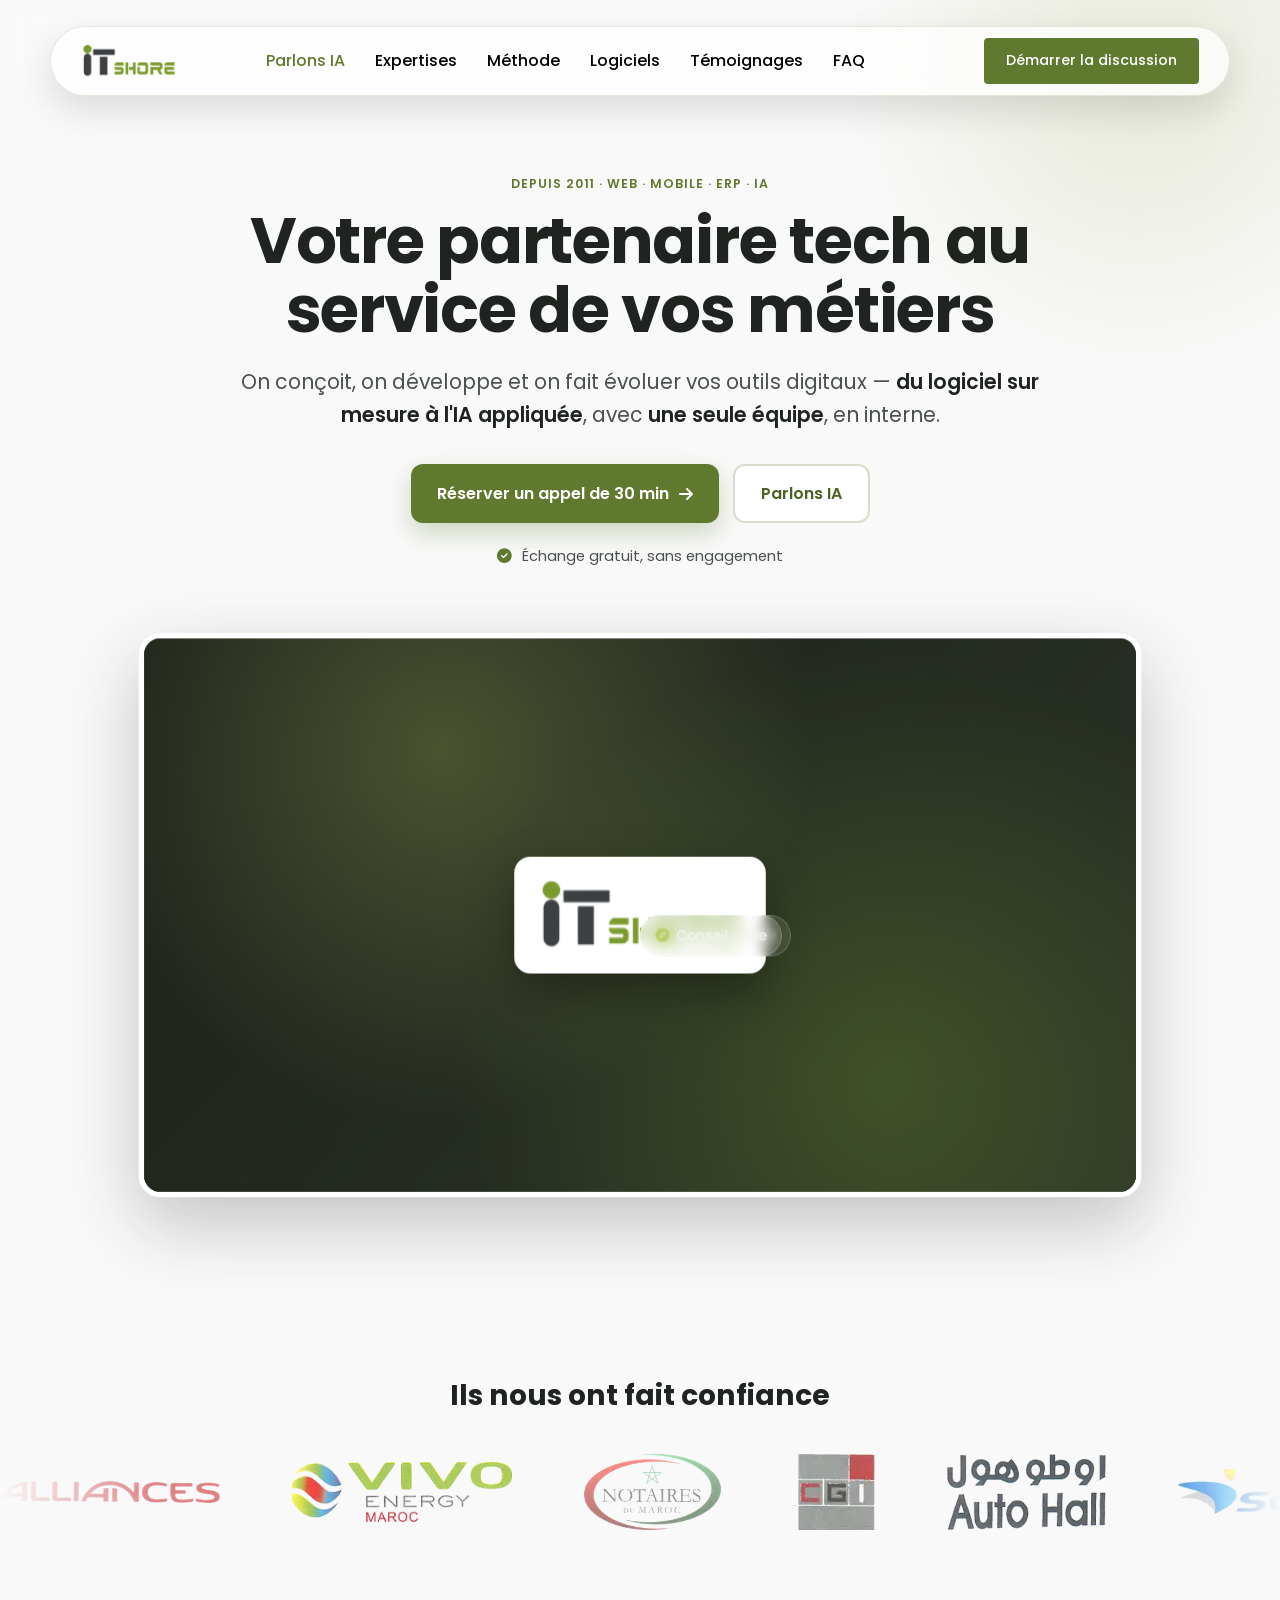
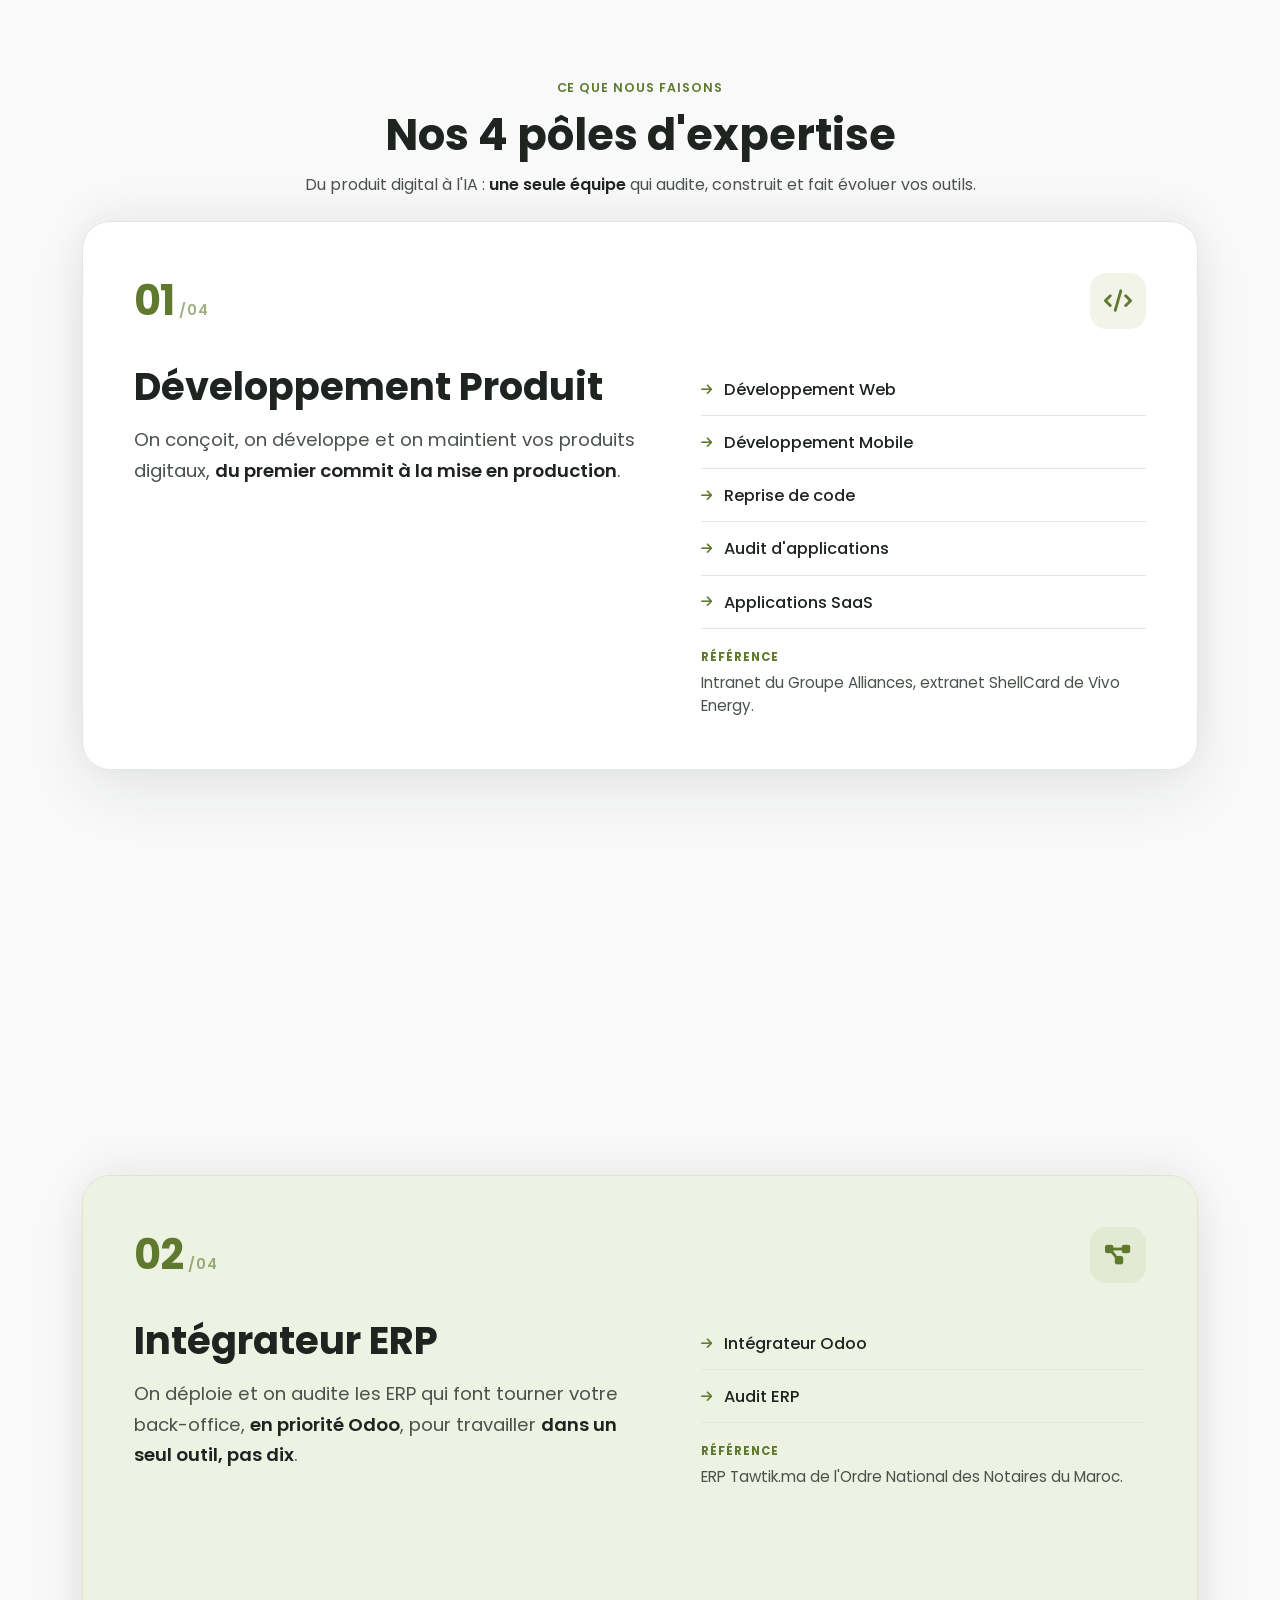
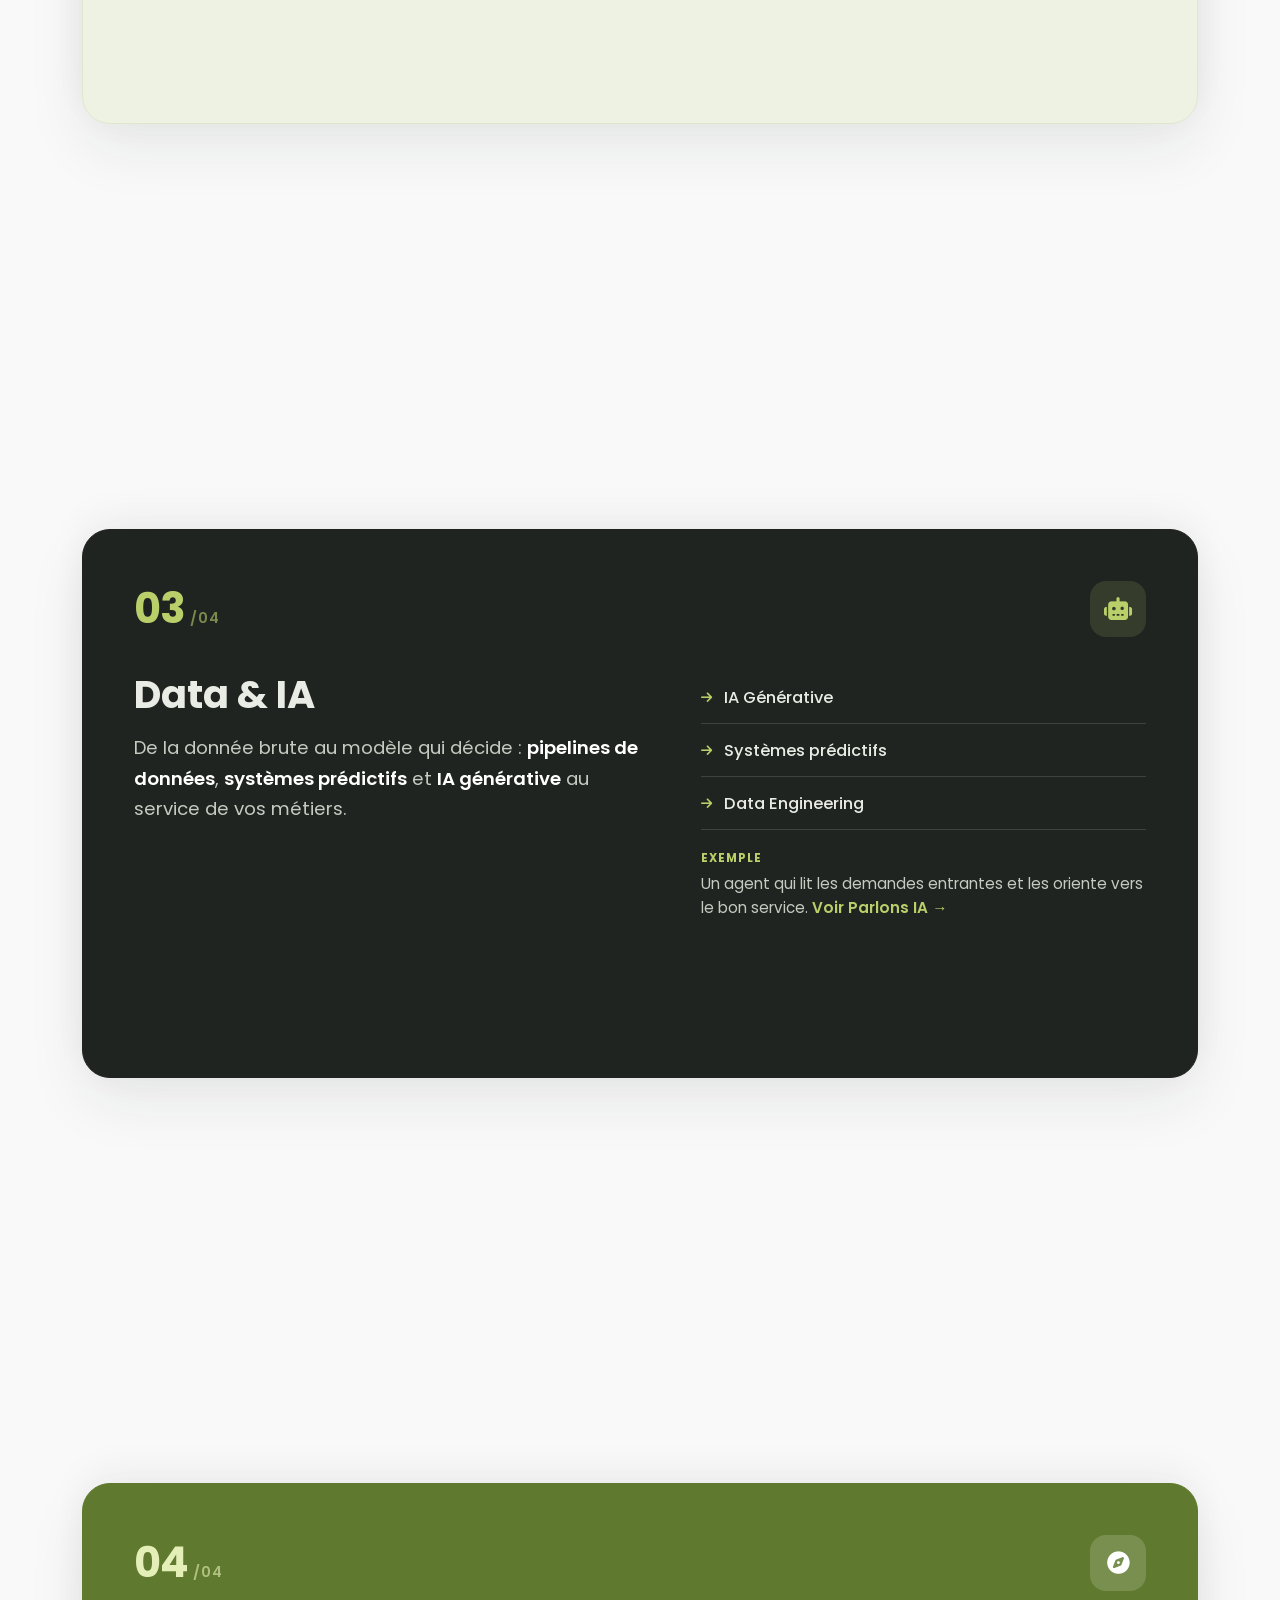
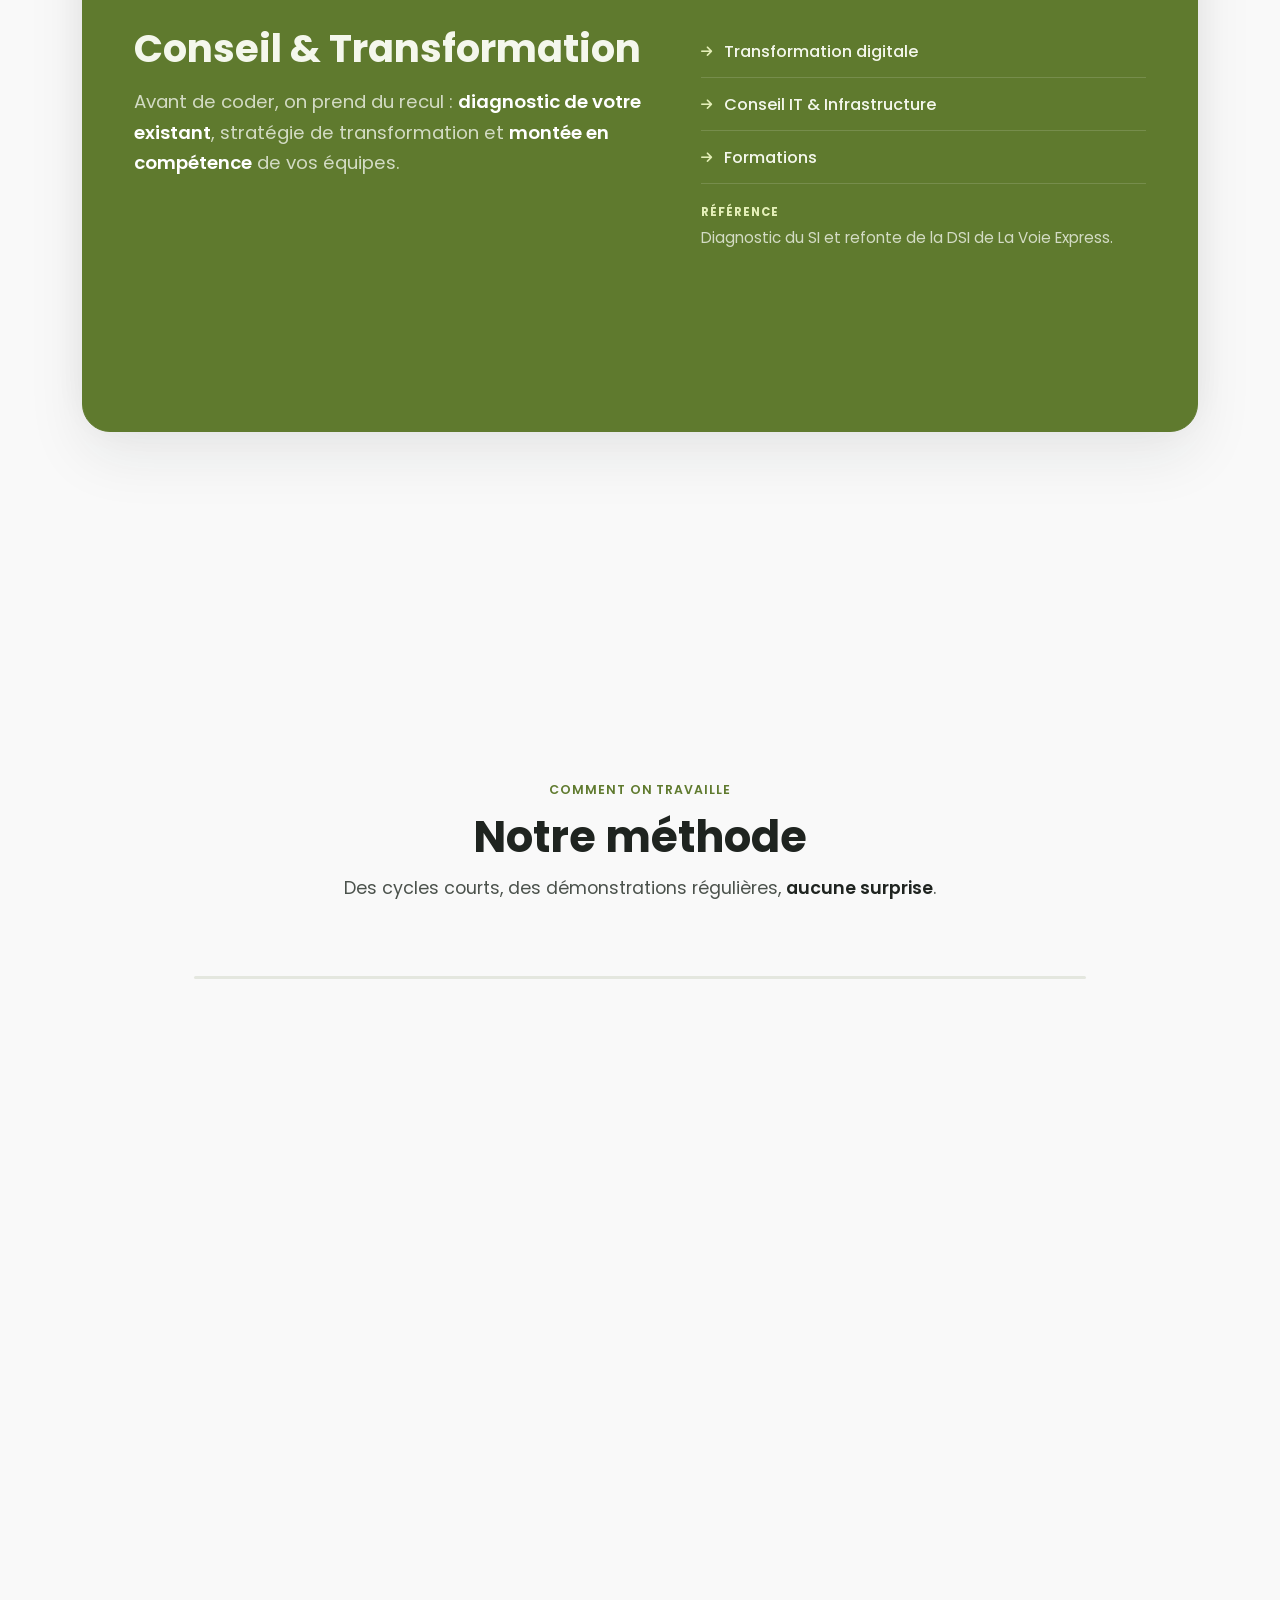
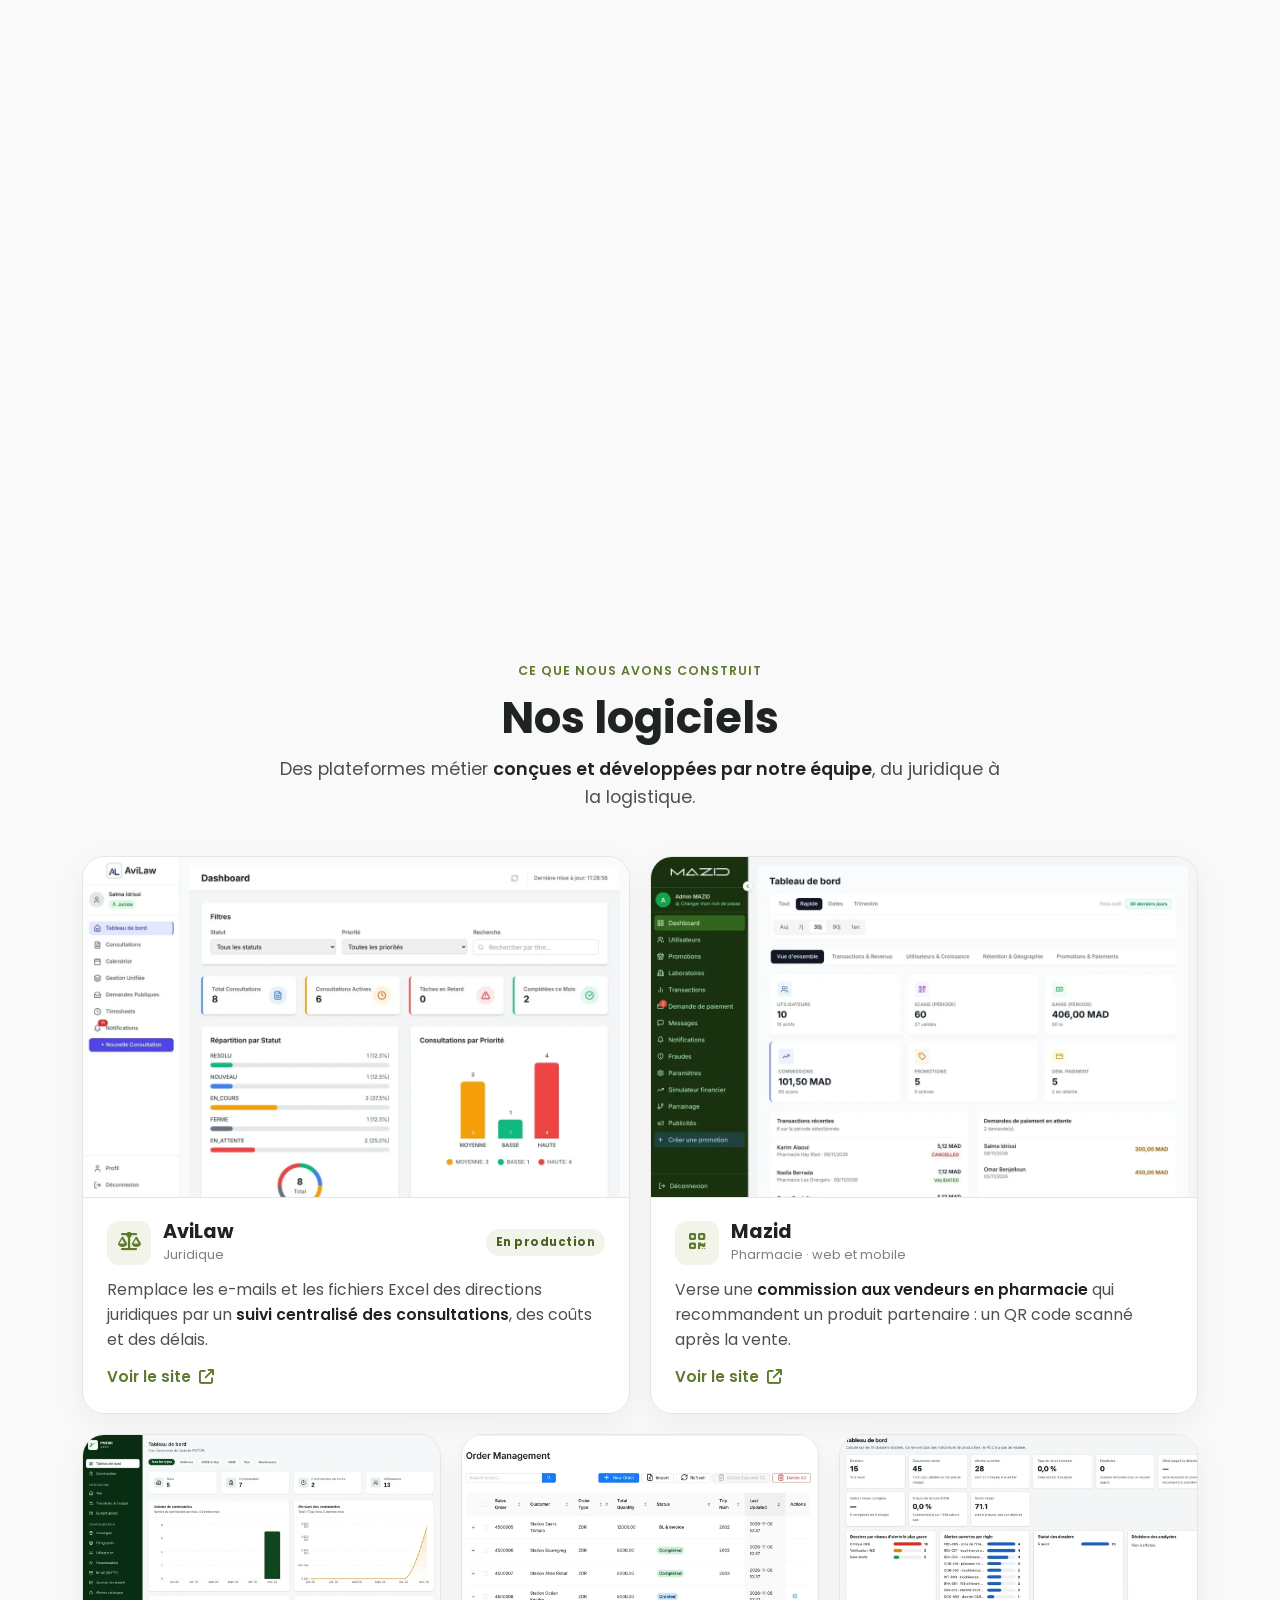
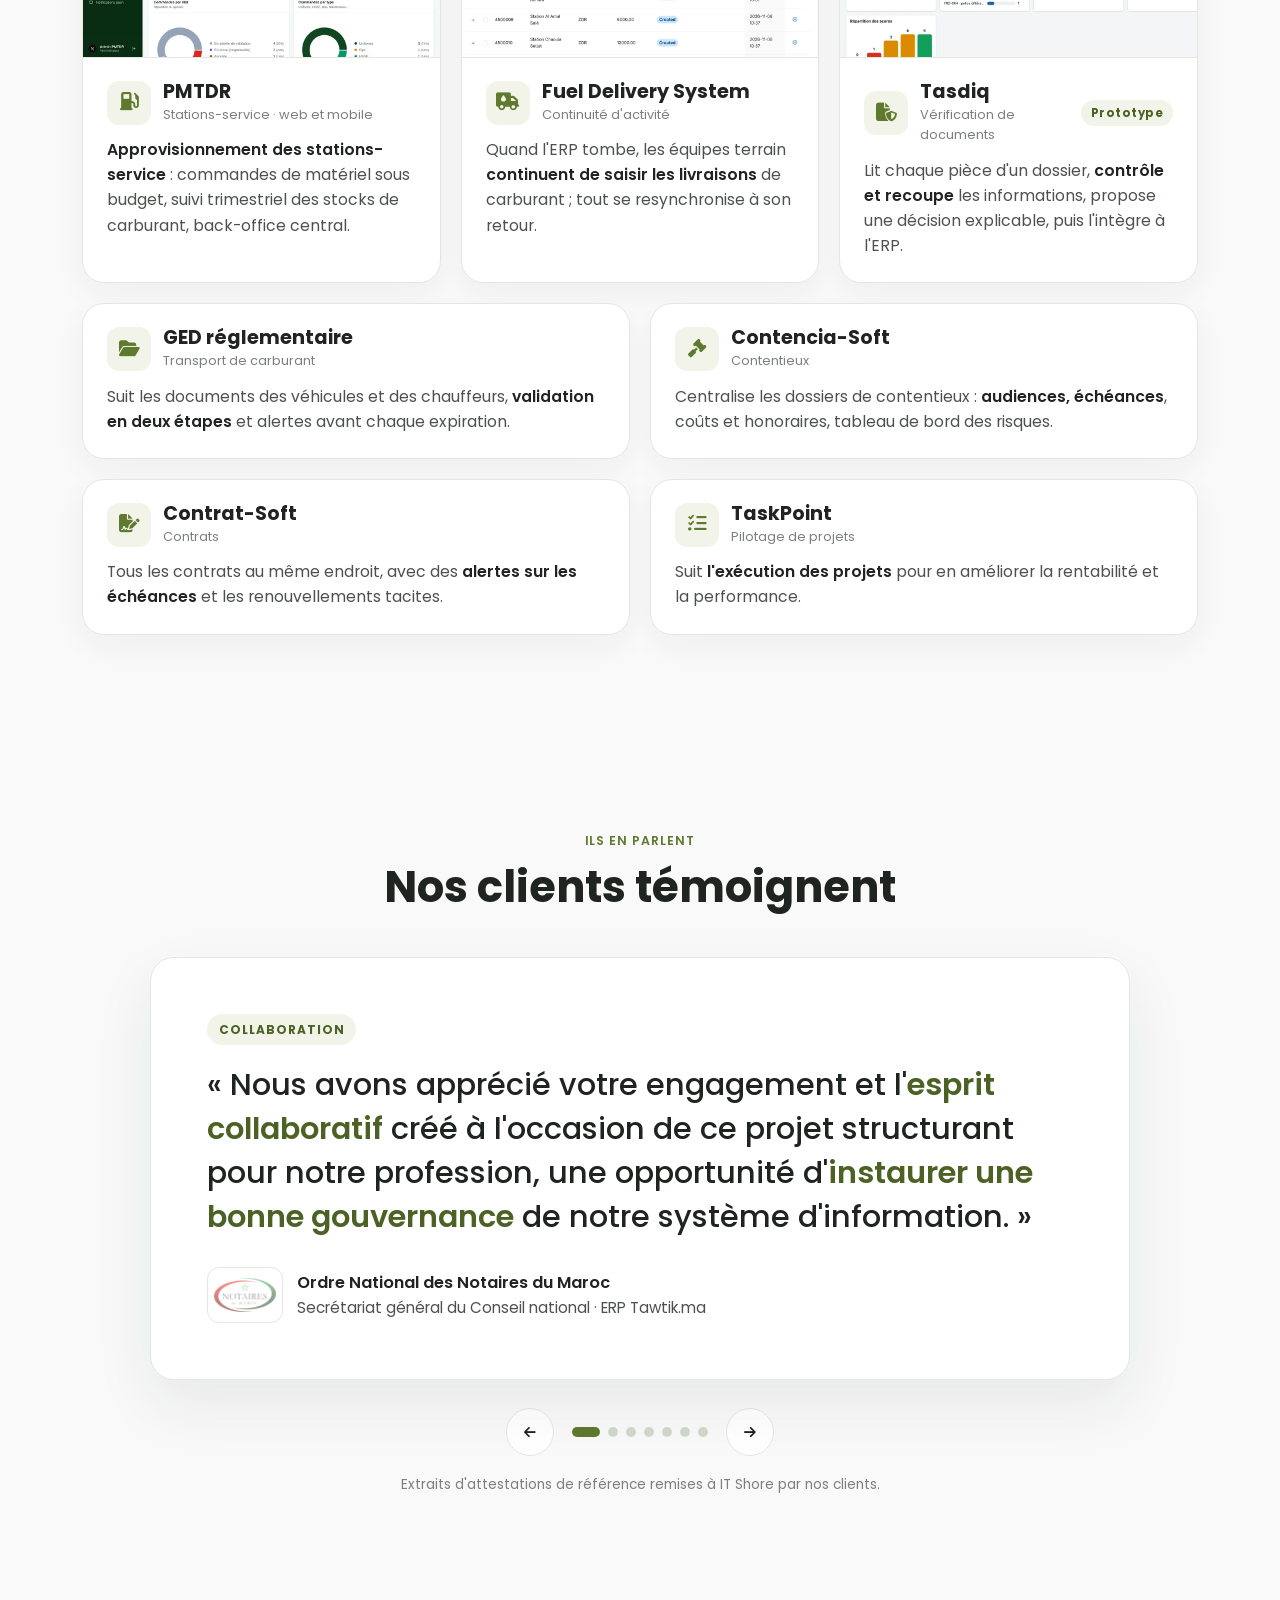
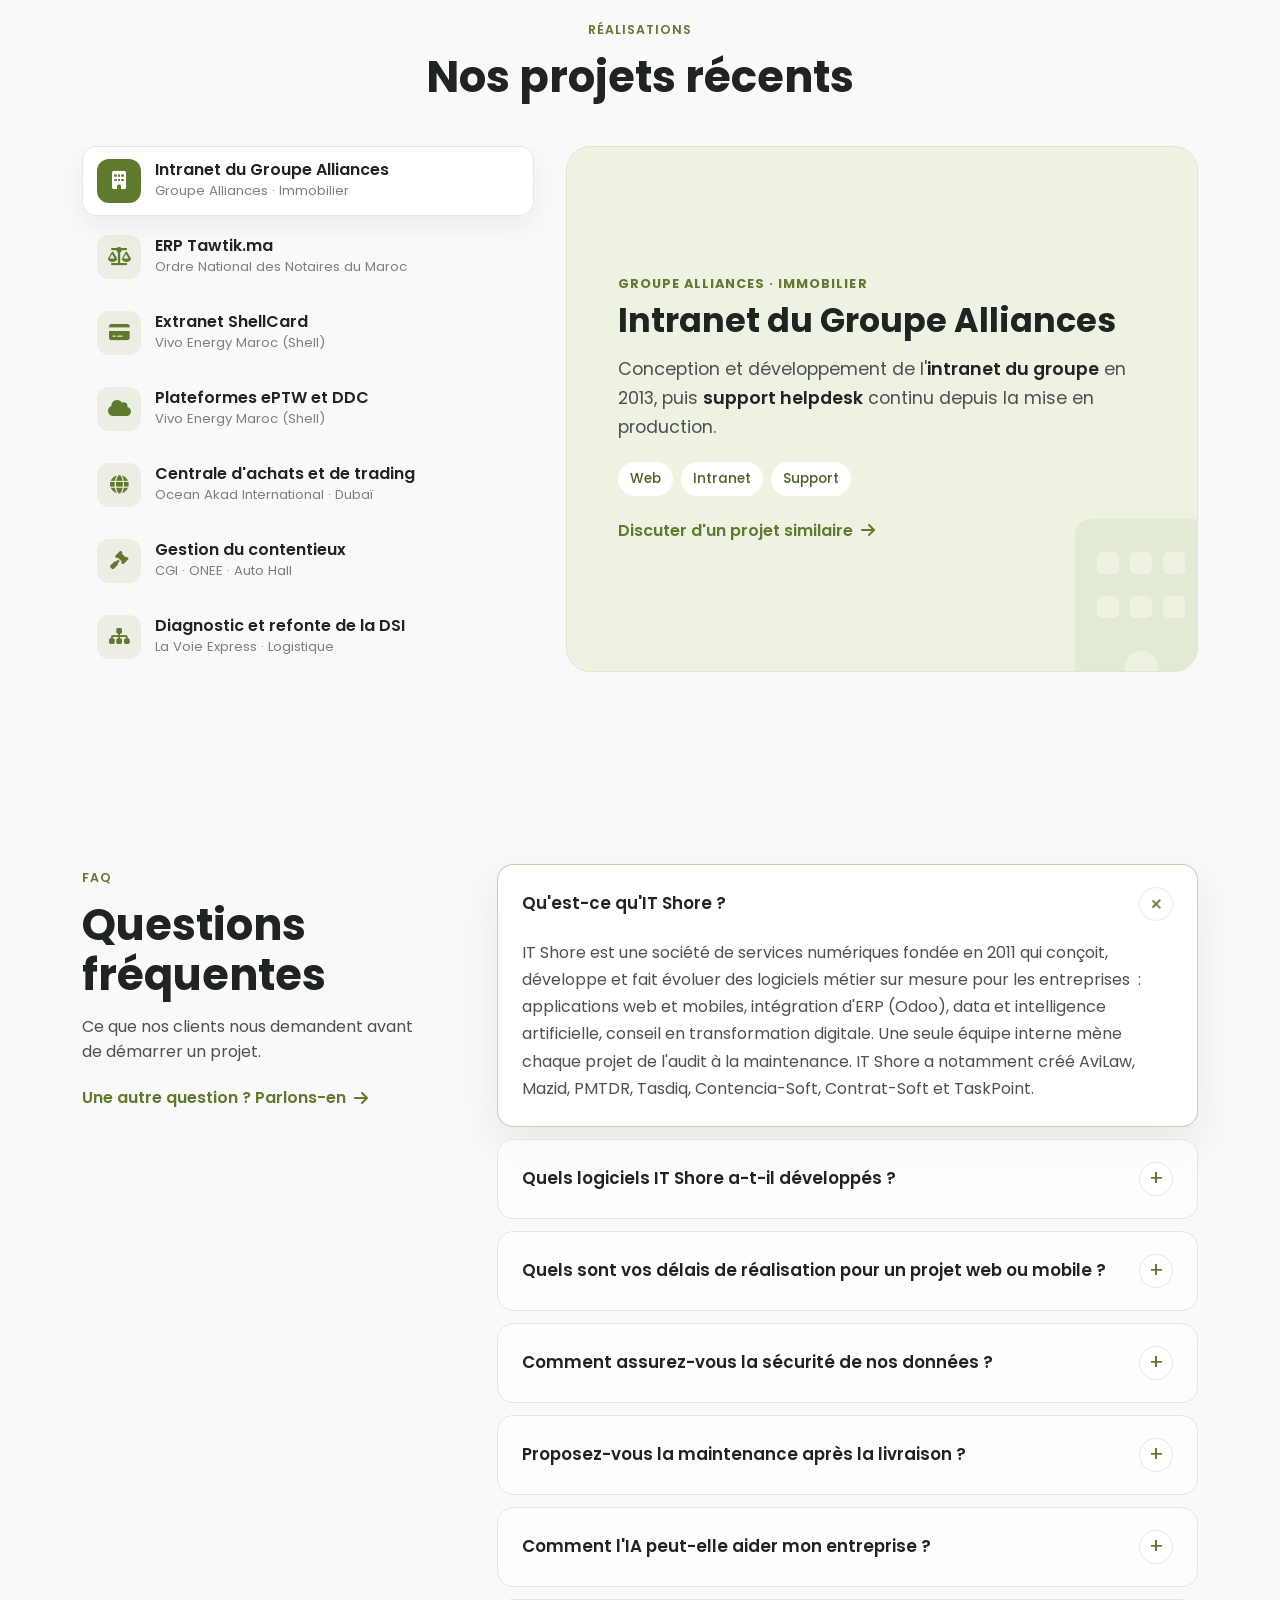
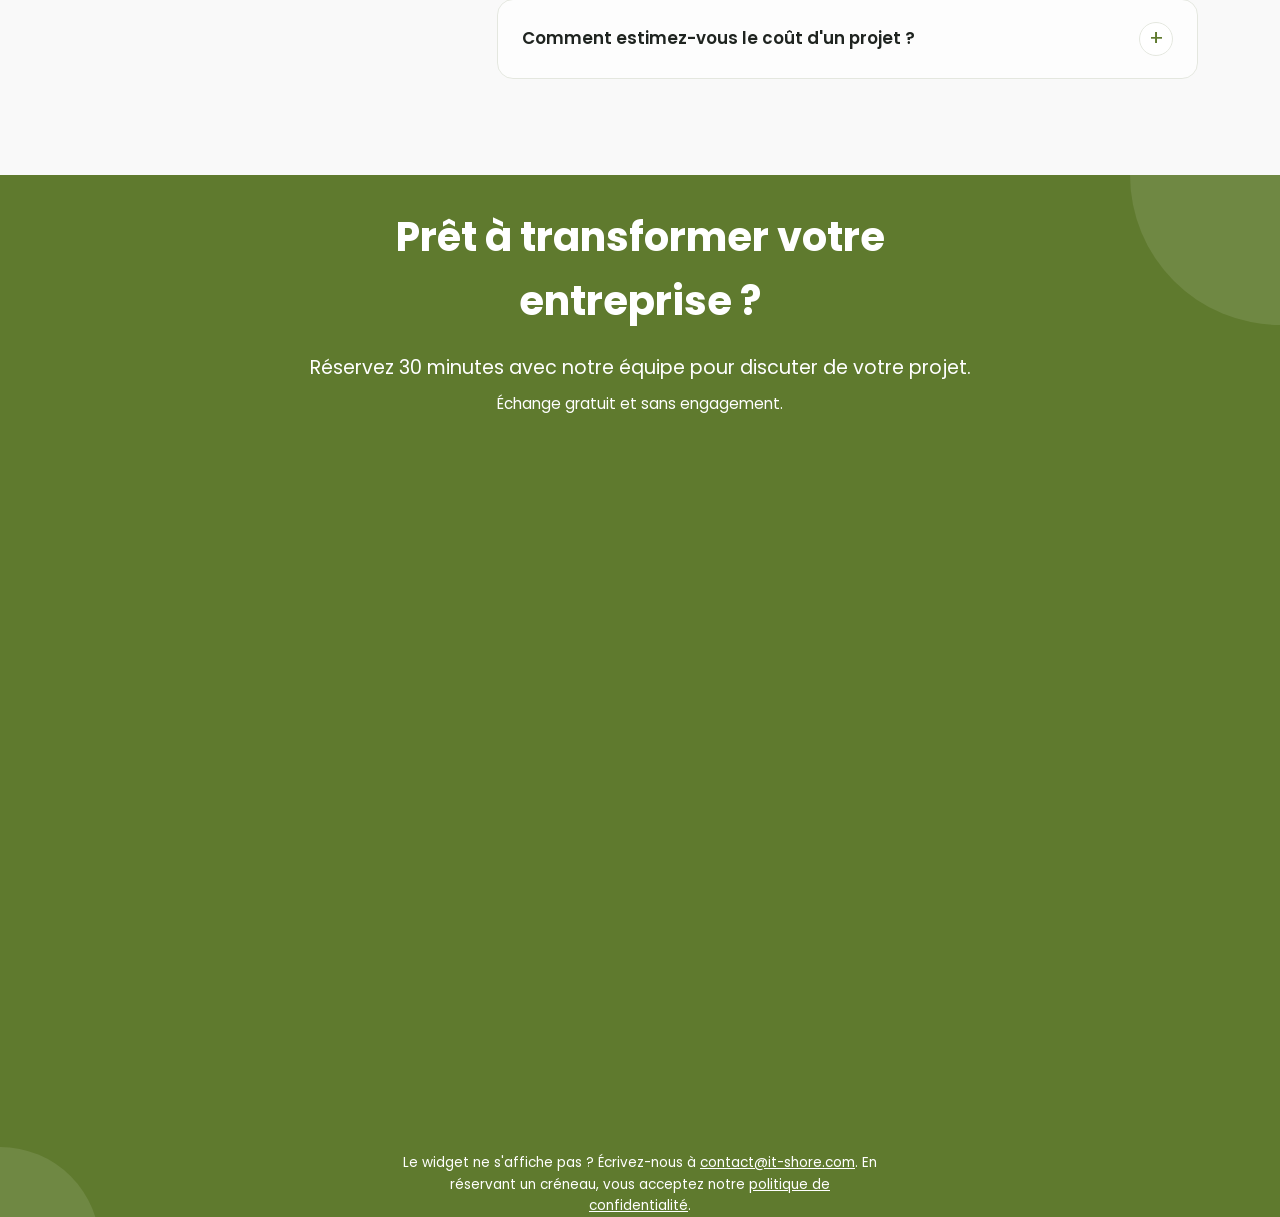
==== commit 501d7bab: "Favicon IT Shore, email contact@it-shore.com, coordonnées corrigées, carrousel en boucle - Favicon r" ====
--- a/index.html
+++ b/index.html
@@ -24,12 +24,15 @@
     <meta name="twitter:image" content="https://youssef-benmansour.github.io/it-shore-website/images/og-image.jpg">
     <link rel="alternate" type="text/markdown" href="https://youssef-benmansour.github.io/it-shore-website/llms.txt" title="IT Shore pour les assistants IA">
     <link rel="icon" type="image/svg+xml" href="favicon.svg">
-    <script type="application/ld+json">{"@context": "https://schema.org", "@graph": [{"@type": "Organization", "@id": "https://youssef-benmansour.github.io/it-shore-website/#organization", "name": "IT Shore", "url": "https://youssef-benmansour.github.io/it-shore-website/", "logo": "https://youssef-benmansour.github.io/it-shore-website/itshore_logo.png", "foundingDate": "2011", "email": "contact@itshore.fr", "description": "IT Shore est une société de services numériques fondée en 2011 qui conçoit, développe et fait évoluer des logiciels métier sur mesure pour les entreprises : applications web et mobiles, intégration d'ERP (Odoo), data et intelligence artificielle, conseil en transformation digitale. Une seule équipe interne mène chaque projet de l'audit à la maintenance. IT Shore a notamment créé AviLaw, Mazid, PMTDR, Tasdiq, Contencia-Soft, Contrat-Soft et TaskPoint.", "knowsAbout": ["Développement web", "Développement mobile", "Intégration ERP Odoo", "Intelligence artificielle", "Agents IA", "Data engineering", "Transformation digitale"]}, {"@type": "WebSite", "@id": "https://youssef-benmansour.github.io/it-shore-website/#website", "url": "https://youssef-benmansour.github.io/it-shore-website/", "name": "IT Shore", "inLanguage": "fr", "publisher": {"@id": "https://youssef-benmansour.github.io/it-shore-website/#organization"}}, {"@type": "WebPage", "@id": "https://youssef-benmansour.github.io/it-shore-website/#webpage", "url": "https://youssef-benmansour.github.io/it-shore-website/", "name": "IT Shore — logiciels sur mesure, ERP et IA depuis 2011", "inLanguage": "fr", "isPartOf": {"@id": "https://youssef-benmansour.github.io/it-shore-website/#website"}, "about": {"@id": "https://youssef-benmansour.github.io/it-shore-website/#organization"}, "dateModified": "2026-11-13"}, {"@type": "ItemList", "name": "Logiciels développés par IT Shore", "itemListElement": [{"@type": "ListItem", "position": 1, "item": {"@type": "SoftwareApplication", "name": "AviLaw", "description": "Gestion des consultations juridiques pour les directions juridiques : demandes centralisées, délais, coûts, indicateurs.", "applicationCategory": "BusinessApplication", "creator": {"@id": "https://youssef-benmansour.github.io/it-shore-website/#organization"}, "url": "https://avilaw.it-shore.com/"}}, {"@type": "ListItem", "position": 2, "item": {"@type": "SoftwareApplication", "name": "Mazid", "description": "Plateforme web et mobile qui verse une commission aux vendeurs en pharmacie lorsqu'ils recommandent un produit partenaire (QR code).", "applicationCategory": "BusinessApplication", "creator": {"@id": "https://youssef-benmansour.github.io/it-shore-website/#organization"}, "url": "https://mazid.ma"}}, {"@type": "ListItem", "position": 3, "item": {"@type": "SoftwareApplication", "name": "PMTDR", "description": "Approvisionnement des stations-service : commandes de matériel sous budget, suivi des stocks de carburant, back-office.", "applicationCategory": "BusinessApplication", "creator": {"@id": "https://youssef-benmansour.github.io/it-shore-website/#organization"}}}, {"@type": "ListItem", "position": 4, "item": {"@type": "SoftwareApplication", "name": "Fuel Delivery System", "description": "Outil de continuité d'activité : saisie des livraisons de carburant quand l'ERP est indisponible, puis synchronisation automatique.", "applicationCategory": "BusinessApplication", "creator": {"@id": "https://youssef-benmansour.github.io/it-shore-website/#organization"}}}, {"@type": "ListItem", "position": 5, "item": {"@type": "SoftwareApplication", "name": "Tasdiq", "description": "Vérification de documents : lecture, contrôles croisés, score explicable et intégration à l'ERP (prototype).", "applicationCategory": "BusinessApplication", "creator": {"@id": "https://youssef-benmansour.github.io/it-shore-website/#organization"}}}, {"@type": "ListItem", "position": 6, "item": {"@type": "SoftwareApplication", "name": "GED réglementaire", "description": "Gestion électronique des documents réglementaires du transport de carburant, validation en deux étapes et alertes d'expiration.", "applicationCategory": "BusinessApplication", "creator": {"@id": "https://youssef-benmansour.github.io/it-shore-website/#organization"}}}, {"@type": "ListItem", "position": 7, "item": {"@type": "SoftwareApplication", "name": "Contencia-Soft", "description": "Logiciel de gestion du contentieux : dossiers, audiences, échéances, coûts et honoraires, tableau de bord des risques.", "applicationCategory": "BusinessApplication", "creator": {"@id": "https://youssef-benmansour.github.io/it-shore-website/#organization"}}}, {"@type": "ListItem", "position": 8, "item": {"@type": "SoftwareApplication", "name": "Contrat-Soft", "description": "Logiciel de gestion des contrats : centralisation, alertes sur les échéances et les renouvellements tacites.", "applicationCategory": "BusinessApplication", "creator": {"@id": "https://youssef-benmansour.github.io/it-shore-website/#organization"}}}, {"@type": "ListItem", "position": 9, "item": {"@type": "SoftwareApplication", "name": "TaskPoint", "description": "Logiciel de suivi de l'exécution des projets, pour en améliorer la rentabilité et la performance.", "applicationCategory": "BusinessApplication", "creator": {"@id": "https://youssef-benmansour.github.io/it-shore-website/#organization"}}}]}, {"@type": "FAQPage", "mainEntity": [{"@type": "Question", "name": "Qu'est-ce qu'IT Shore ?", "acceptedAnswer": {"@type": "Answer", "text": "IT Shore est une société de services numériques fondée en 2011 qui conçoit, développe et fait évoluer des logiciels métier sur mesure pour les entreprises : applications web et mobiles, intégration d'ERP (Odoo), data et intelligence artificielle, conseil en transformation digitale. Une seule équipe interne mène chaque projet de l'audit à la maintenance. IT Shore a notamment créé AviLaw, Mazid, PMTDR, Tasdiq, Contencia-Soft, Contrat-Soft et TaskPoint."}}, {"@type": "Question", "name": "Quels logiciels IT Shore a-t-il développés ?", "acceptedAnswer": {"@type": "Answer", "text": "Parmi nos réalisations : AviLaw (gestion juridique), Mazid (commissions en pharmacie), PMTDR (approvisionnement de stations-service), Fuel Delivery System (continuité d'activité), Tasdiq (vérification de documents), Contencia-Soft (contentieux), Contrat-Soft (contrats) et TaskPoint (pilotage de projets)."}}, {"@type": "Question", "name": "Quels sont vos délais de réalisation pour un projet web ou mobile ?", "acceptedAnswer": {"@type": "Answer", "text": "Ils dépendent de la complexité du projet : 1 à 2 mois pour une application simple, 3 à 6 mois pour un projet complexe. Nous établissons un calendrier précis dès le départ et vous tenons informés à chaque étape."}}, {"@type": "Question", "name": "Comment assurez-vous la sécurité de nos données ?", "acceptedAnswer": {"@type": "Answer", "text": "Nous appliquons les bonnes pratiques à chaque étape : chiffrement, authentification forte, tests de sécurité et respect du RGPD."}}, {"@type": "Question", "name": "Proposez-vous la maintenance après la livraison ?", "acceptedAnswer": {"@type": "Answer", "text": "Oui : maintenance corrective (bugs), évolutive (améliorations) et préventive, avec un support technique réactif et des mises à jour régulières."}}, {"@type": "Question", "name": "Comment l'IA peut-elle aider mon entreprise ?", "acceptedAnswer": {"@type": "Answer", "text": "En automatisant les tâches répétitives, en anticipant grâce à l'analyse prédictive et en aidant à la décision. Nous identifions avec vous les cas d'usage les plus utiles. Découvrir Parlons IA"}}, {"@type": "Question", "name": "Comment estimez-vous le coût d'un projet ?", "acceptedAnswer": {"@type": "Answer", "text": "Selon la complexité, les fonctionnalités, les intégrations et les délais. Après l'analyse initiale, nous vous remettons une estimation détaillée et ajustons le périmètre à votre budget."}}]}]}</script>
+    <link rel="icon" type="image/png" sizes="32x32" href="favicon-32.png">
+    <link rel="alternate icon" href="favicon.ico">
+    <link rel="apple-touch-icon" href="apple-touch-icon.png">
+    <script type="application/ld+json">{"@context": "https://schema.org", "@graph": [{"@type": "Organization", "@id": "https://youssef-benmansour.github.io/it-shore-website/#organization", "name": "IT Shore", "url": "https://youssef-benmansour.github.io/it-shore-website/", "logo": "https://youssef-benmansour.github.io/it-shore-website/itshore_logo.png", "foundingDate": "2011", "email": "contact@it-shore.com", "description": "IT Shore est une société de services numériques fondée en 2011 qui conçoit, développe et fait évoluer des logiciels métier sur mesure pour les entreprises : applications web et mobiles, intégration d'ERP (Odoo), data et intelligence artificielle, conseil en transformation digitale. Une seule équipe interne mène chaque projet de l'audit à la maintenance. IT Shore a notamment créé AviLaw, Mazid, PMTDR, Tasdiq, Contencia-Soft, Contrat-Soft et TaskPoint.", "knowsAbout": ["Développement web", "Développement mobile", "Intégration ERP Odoo", "Intelligence artificielle", "Agents IA", "Data engineering", "Transformation digitale"]}, {"@type": "WebSite", "@id": "https://youssef-benmansour.github.io/it-shore-website/#website", "url": "https://youssef-benmansour.github.io/it-shore-website/", "name": "IT Shore", "inLanguage": "fr", "publisher": {"@id": "https://youssef-benmansour.github.io/it-shore-website/#organization"}}, {"@type": "WebPage", "@id": "https://youssef-benmansour.github.io/it-shore-website/#webpage", "url": "https://youssef-benmansour.github.io/it-shore-website/", "name": "IT Shore — logiciels sur mesure, ERP et IA depuis 2011", "inLanguage": "fr", "isPartOf": {"@id": "https://youssef-benmansour.github.io/it-shore-website/#website"}, "about": {"@id": "https://youssef-benmansour.github.io/it-shore-website/#organization"}, "dateModified": "2026-11-13"}, {"@type": "ItemList", "name": "Logiciels développés par IT Shore", "itemListElement": [{"@type": "ListItem", "position": 1, "item": {"@type": "SoftwareApplication", "name": "AviLaw", "description": "Gestion des consultations juridiques pour les directions juridiques : demandes centralisées, délais, coûts, indicateurs.", "applicationCategory": "BusinessApplication", "creator": {"@id": "https://youssef-benmansour.github.io/it-shore-website/#organization"}, "url": "https://avilaw.it-shore.com/"}}, {"@type": "ListItem", "position": 2, "item": {"@type": "SoftwareApplication", "name": "Mazid", "description": "Plateforme web et mobile qui verse une commission aux vendeurs en pharmacie lorsqu'ils recommandent un produit partenaire (QR code).", "applicationCategory": "BusinessApplication", "creator": {"@id": "https://youssef-benmansour.github.io/it-shore-website/#organization"}, "url": "https://mazid.ma"}}, {"@type": "ListItem", "position": 3, "item": {"@type": "SoftwareApplication", "name": "PMTDR", "description": "Approvisionnement des stations-service : commandes de matériel sous budget, suivi des stocks de carburant, back-office.", "applicationCategory": "BusinessApplication", "creator": {"@id": "https://youssef-benmansour.github.io/it-shore-website/#organization"}}}, {"@type": "ListItem", "position": 4, "item": {"@type": "SoftwareApplication", "name": "Fuel Delivery System", "description": "Outil de continuité d'activité : saisie des livraisons de carburant quand l'ERP est indisponible, puis synchronisation automatique.", "applicationCategory": "BusinessApplication", "creator": {"@id": "https://youssef-benmansour.github.io/it-shore-website/#organization"}}}, {"@type": "ListItem", "position": 5, "item": {"@type": "SoftwareApplication", "name": "Tasdiq", "description": "Vérification de documents : lecture, contrôles croisés, score explicable et intégration à l'ERP (prototype).", "applicationCategory": "BusinessApplication", "creator": {"@id": "https://youssef-benmansour.github.io/it-shore-website/#organization"}}}, {"@type": "ListItem", "position": 6, "item": {"@type": "SoftwareApplication", "name": "GED réglementaire", "description": "Gestion électronique des documents réglementaires du transport de carburant, validation en deux étapes et alertes d'expiration.", "applicationCategory": "BusinessApplication", "creator": {"@id": "https://youssef-benmansour.github.io/it-shore-website/#organization"}}}, {"@type": "ListItem", "position": 7, "item": {"@type": "SoftwareApplication", "name": "Contencia-Soft", "description": "Logiciel de gestion du contentieux : dossiers, audiences, échéances, coûts et honoraires, tableau de bord des risques.", "applicationCategory": "BusinessApplication", "creator": {"@id": "https://youssef-benmansour.github.io/it-shore-website/#organization"}}}, {"@type": "ListItem", "position": 8, "item": {"@type": "SoftwareApplication", "name": "Contrat-Soft", "description": "Logiciel de gestion des contrats : centralisation, alertes sur les échéances et les renouvellements tacites.", "applicationCategory": "BusinessApplication", "creator": {"@id": "https://youssef-benmansour.github.io/it-shore-website/#organization"}}}, {"@type": "ListItem", "position": 9, "item": {"@type": "SoftwareApplication", "name": "TaskPoint", "description": "Logiciel de suivi de l'exécution des projets, pour en améliorer la rentabilité et la performance.", "applicationCategory": "BusinessApplication", "creator": {"@id": "https://youssef-benmansour.github.io/it-shore-website/#organization"}}}]}, {"@type": "FAQPage", "mainEntity": [{"@type": "Question", "name": "Qu'est-ce qu'IT Shore ?", "acceptedAnswer": {"@type": "Answer", "text": "IT Shore est une société de services numériques fondée en 2011 qui conçoit, développe et fait évoluer des logiciels métier sur mesure pour les entreprises : applications web et mobiles, intégration d'ERP (Odoo), data et intelligence artificielle, conseil en transformation digitale. Une seule équipe interne mène chaque projet de l'audit à la maintenance. IT Shore a notamment créé AviLaw, Mazid, PMTDR, Tasdiq, Contencia-Soft, Contrat-Soft et TaskPoint."}}, {"@type": "Question", "name": "Quels logiciels IT Shore a-t-il développés ?", "acceptedAnswer": {"@type": "Answer", "text": "Parmi nos réalisations : AviLaw (gestion juridique), Mazid (commissions en pharmacie), PMTDR (approvisionnement de stations-service), Fuel Delivery System (continuité d'activité), Tasdiq (vérification de documents), Contencia-Soft (contentieux), Contrat-Soft (contrats) et TaskPoint (pilotage de projets)."}}, {"@type": "Question", "name": "Quels sont vos délais de réalisation pour un projet web ou mobile ?", "acceptedAnswer": {"@type": "Answer", "text": "Ils dépendent de la complexité du projet : 1 à 2 mois pour une application simple, 3 à 6 mois pour un projet complexe. Nous établissons un calendrier précis dès le départ et vous tenons informés à chaque étape."}}, {"@type": "Question", "name": "Comment assurez-vous la sécurité de nos données ?", "acceptedAnswer": {"@type": "Answer", "text": "Nous appliquons les bonnes pratiques à chaque étape : chiffrement, authentification forte, tests de sécurité et respect du RGPD."}}, {"@type": "Question", "name": "Proposez-vous la maintenance après la livraison ?", "acceptedAnswer": {"@type": "Answer", "text": "Oui : maintenance corrective (bugs), évolutive (améliorations) et préventive, avec un support technique réactif et des mises à jour régulières."}}, {"@type": "Question", "name": "Comment l'IA peut-elle aider mon entreprise ?", "acceptedAnswer": {"@type": "Answer", "text": "En automatisant les tâches répétitives, en anticipant grâce à l'analyse prédictive et en aidant à la décision. Nous identifions avec vous les cas d'usage les plus utiles. Découvrir Parlons IA"}}, {"@type": "Question", "name": "Comment estimez-vous le coût d'un projet ?", "acceptedAnswer": {"@type": "Answer", "text": "Selon la complexité, les fonctionnalités, les intégrations et les délais. Après l'analyse initiale, nous vous remettons une estimation détaillée et ajustons le périmètre à votre budget."}}]}]}</script>
     <link rel="stylesheet" href="https://cdnjs.cloudflare.com/ajax/libs/font-awesome/6.4.0/css/all.min.css">
     <link rel="preconnect" href="https://fonts.googleapis.com">
     <link rel="preconnect" href="https://fonts.gstatic.com" crossorigin>
     <link rel="stylesheet" href="styles.css">
-    <link rel="stylesheet" href="home.css">
+    <link rel="stylesheet" href="home.css?v=20261113">
     <link href="https://fonts.googleapis.com/css2?family=Poppins:wght@300;400;500;600;700&display=swap"
         rel="stylesheet">
 </head>
@@ -570,7 +573,7 @@
             <div class="calendly-embed-wrap reveal">
                 <div class="calendly-inline-widget" data-url="https://calendly.com/it-shore/discutons-de-votre-projet-30min" style="min-width:320px;height:680px;"></div>
             </div>
-            <p class="calendly-fallback">Le widget ne s'affiche pas&nbsp;? Écrivez-nous à <a href="mailto:contact@itshore.fr">contact@itshore.fr</a>. En réservant un créneau, vous acceptez notre <a href="politique-confidentialite.html">politique de confidentialité</a>.</p>
+            <p class="calendly-fallback">Le widget ne s'affiche pas&nbsp;? Écrivez-nous à <a href="mailto:contact@it-shore.com">contact@it-shore.com</a>. En réservant un créneau, vous acceptez notre <a href="politique-confidentialite.html">politique de confidentialité</a>.</p>
         </div>
     </section>
     <script type="text/javascript" src="https://assets.calendly.com/assets/external/widget.js" async></script>
@@ -590,7 +593,7 @@
     </footer>
 
     <script src="main.js"></script>
-    <script src="home.js"></script>
+    <script src="home.js?v=20261113"></script>
 </body>
 
 </html>
